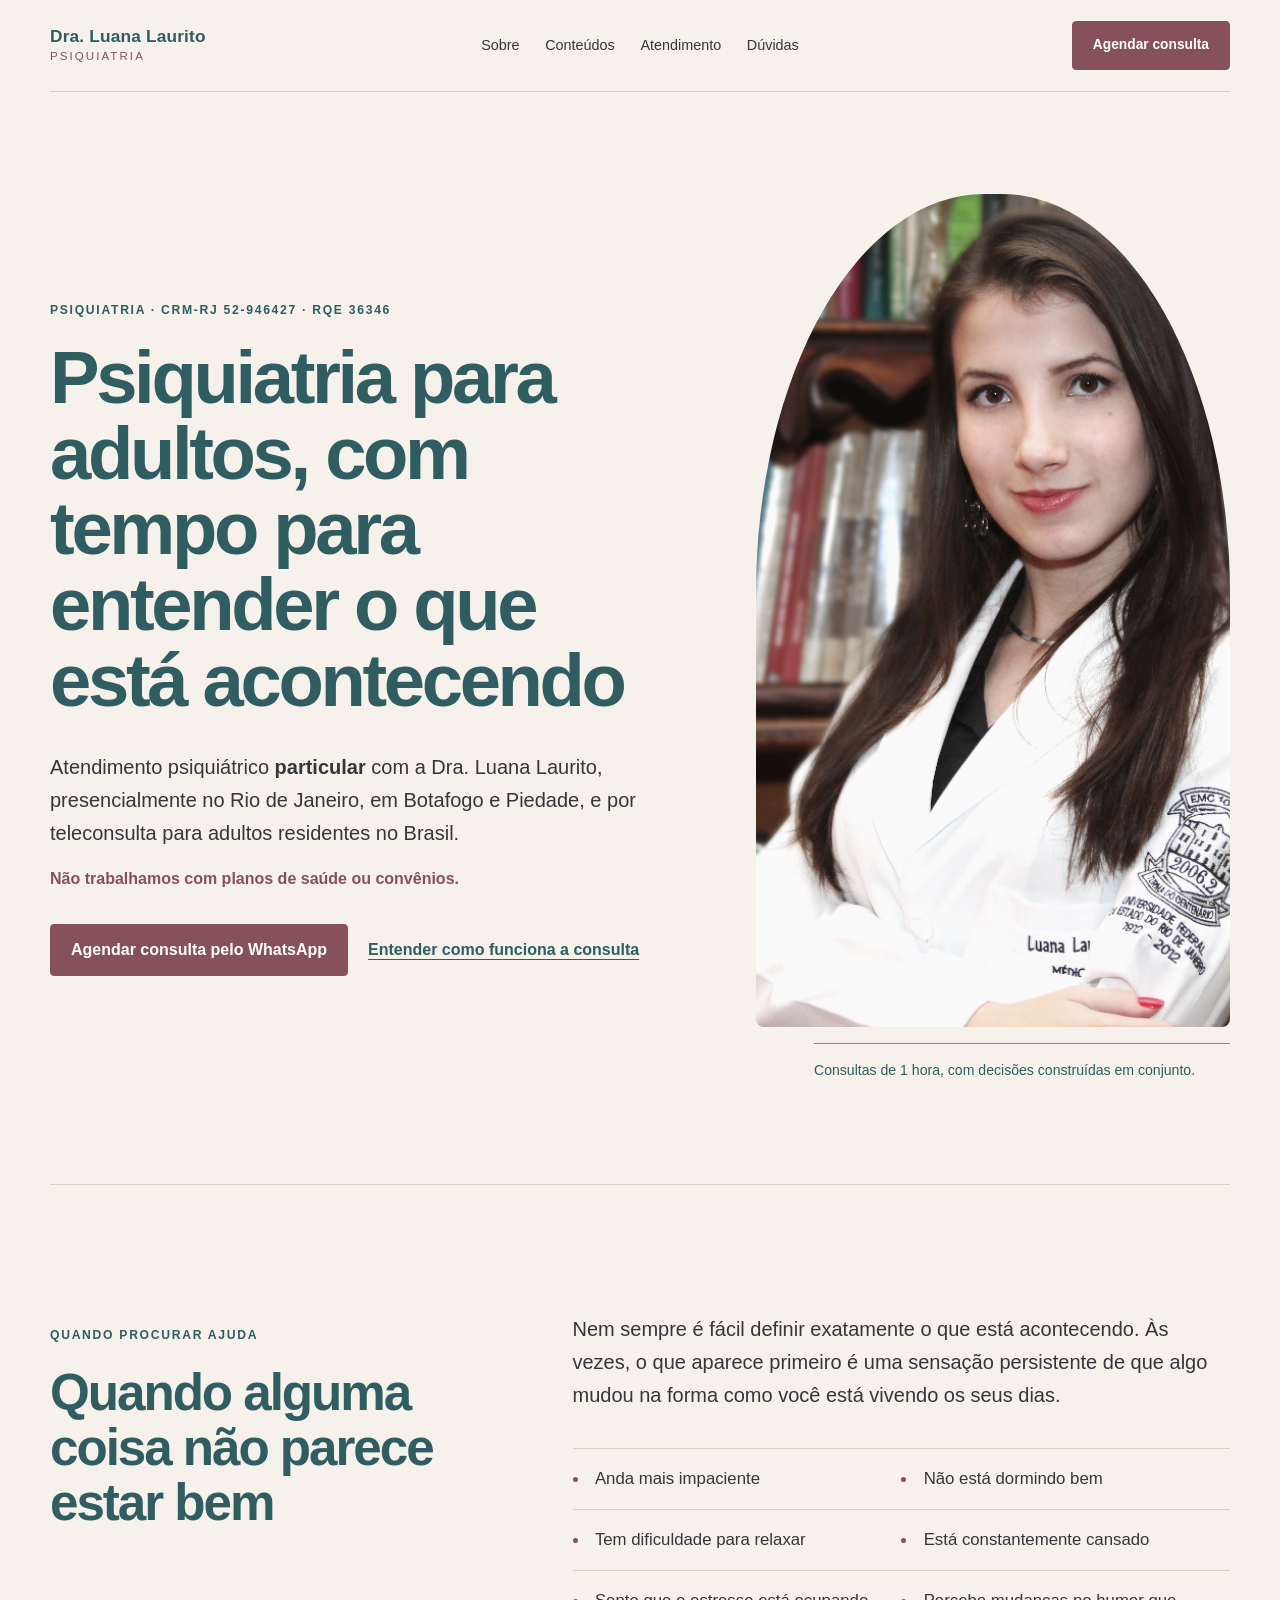
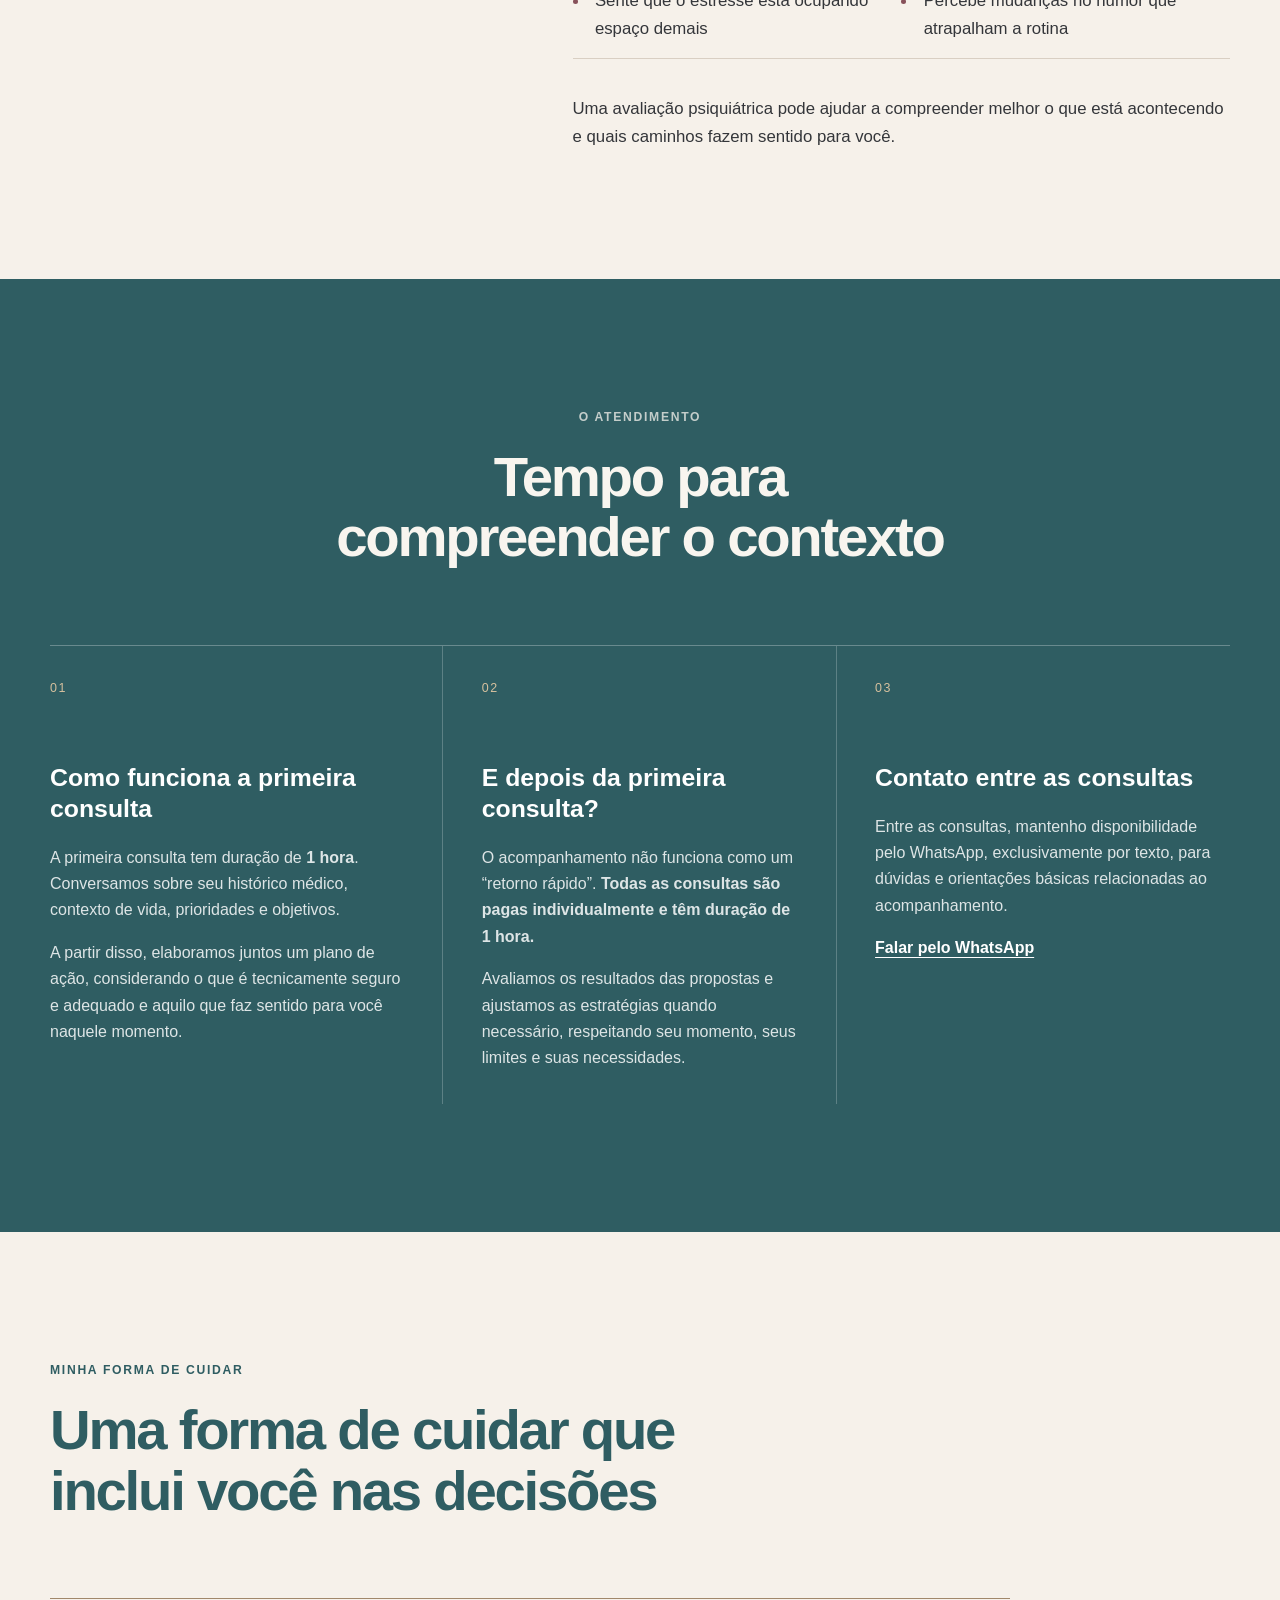
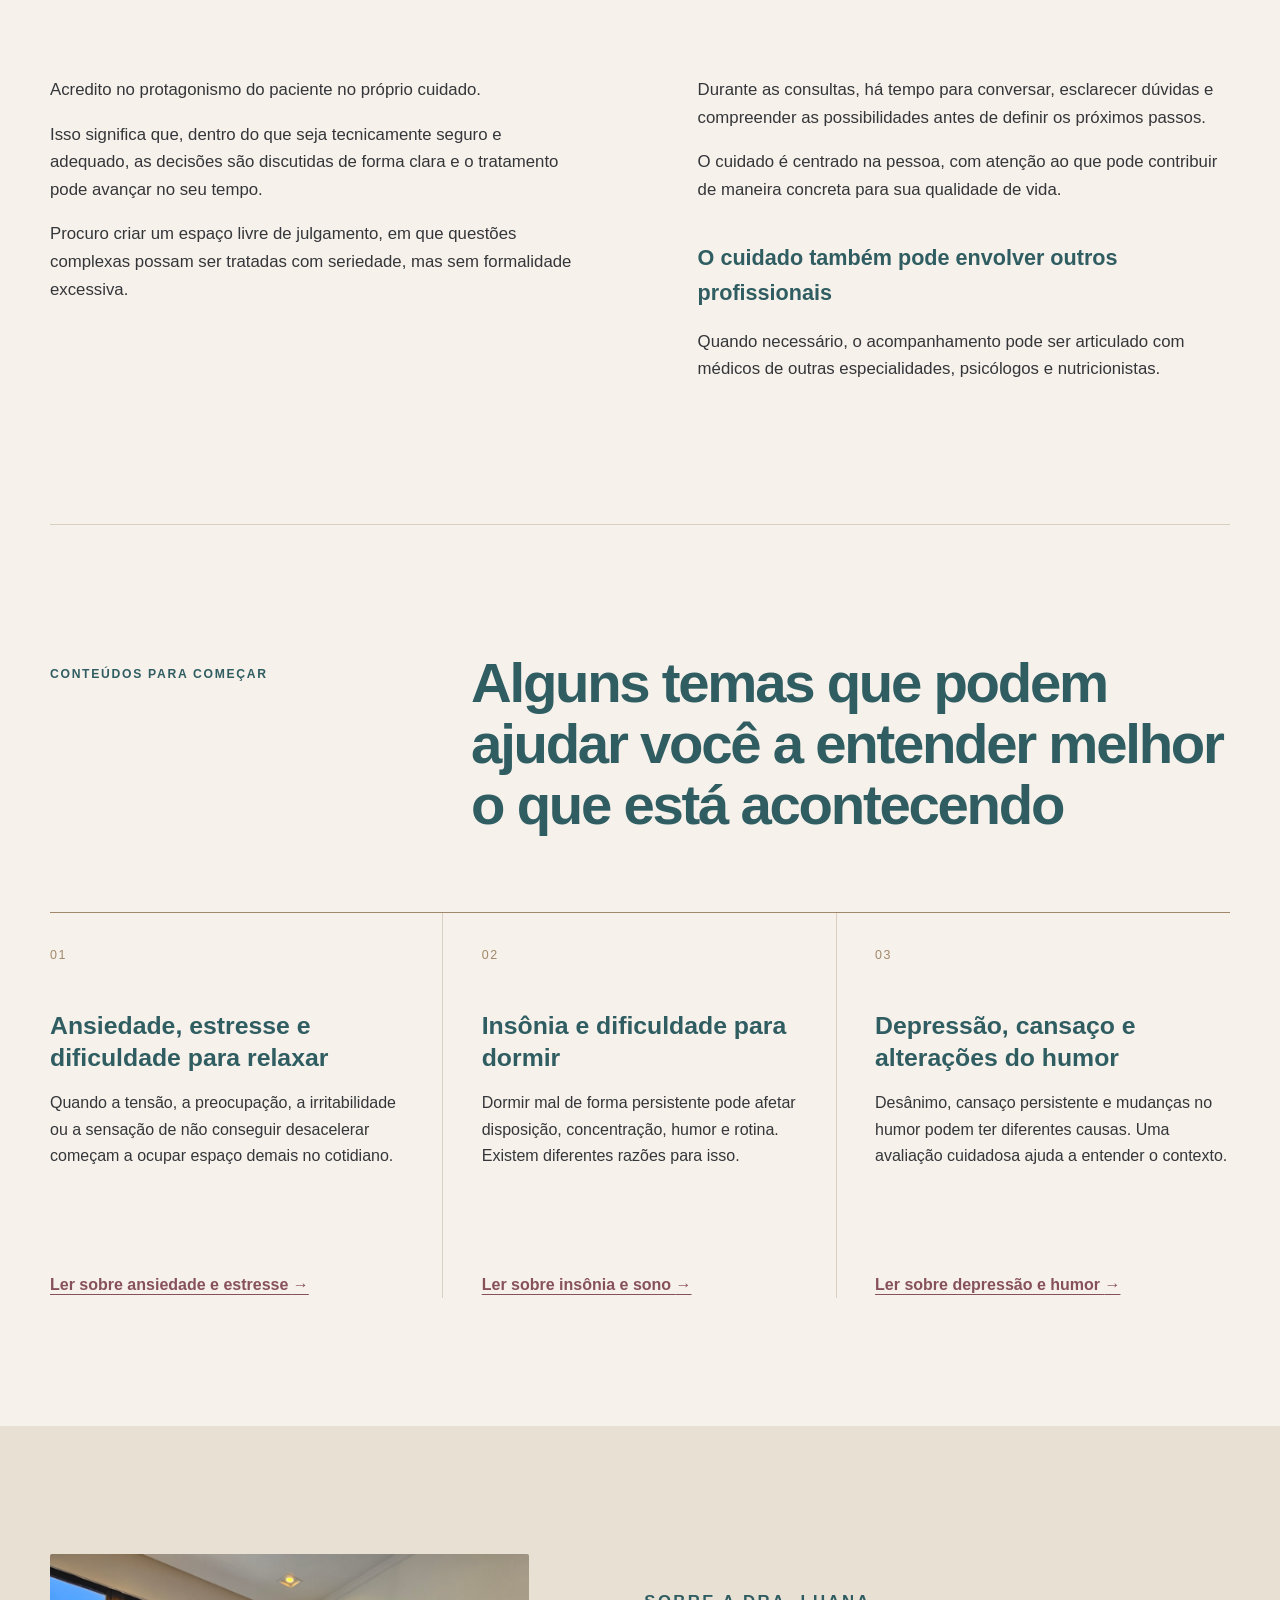
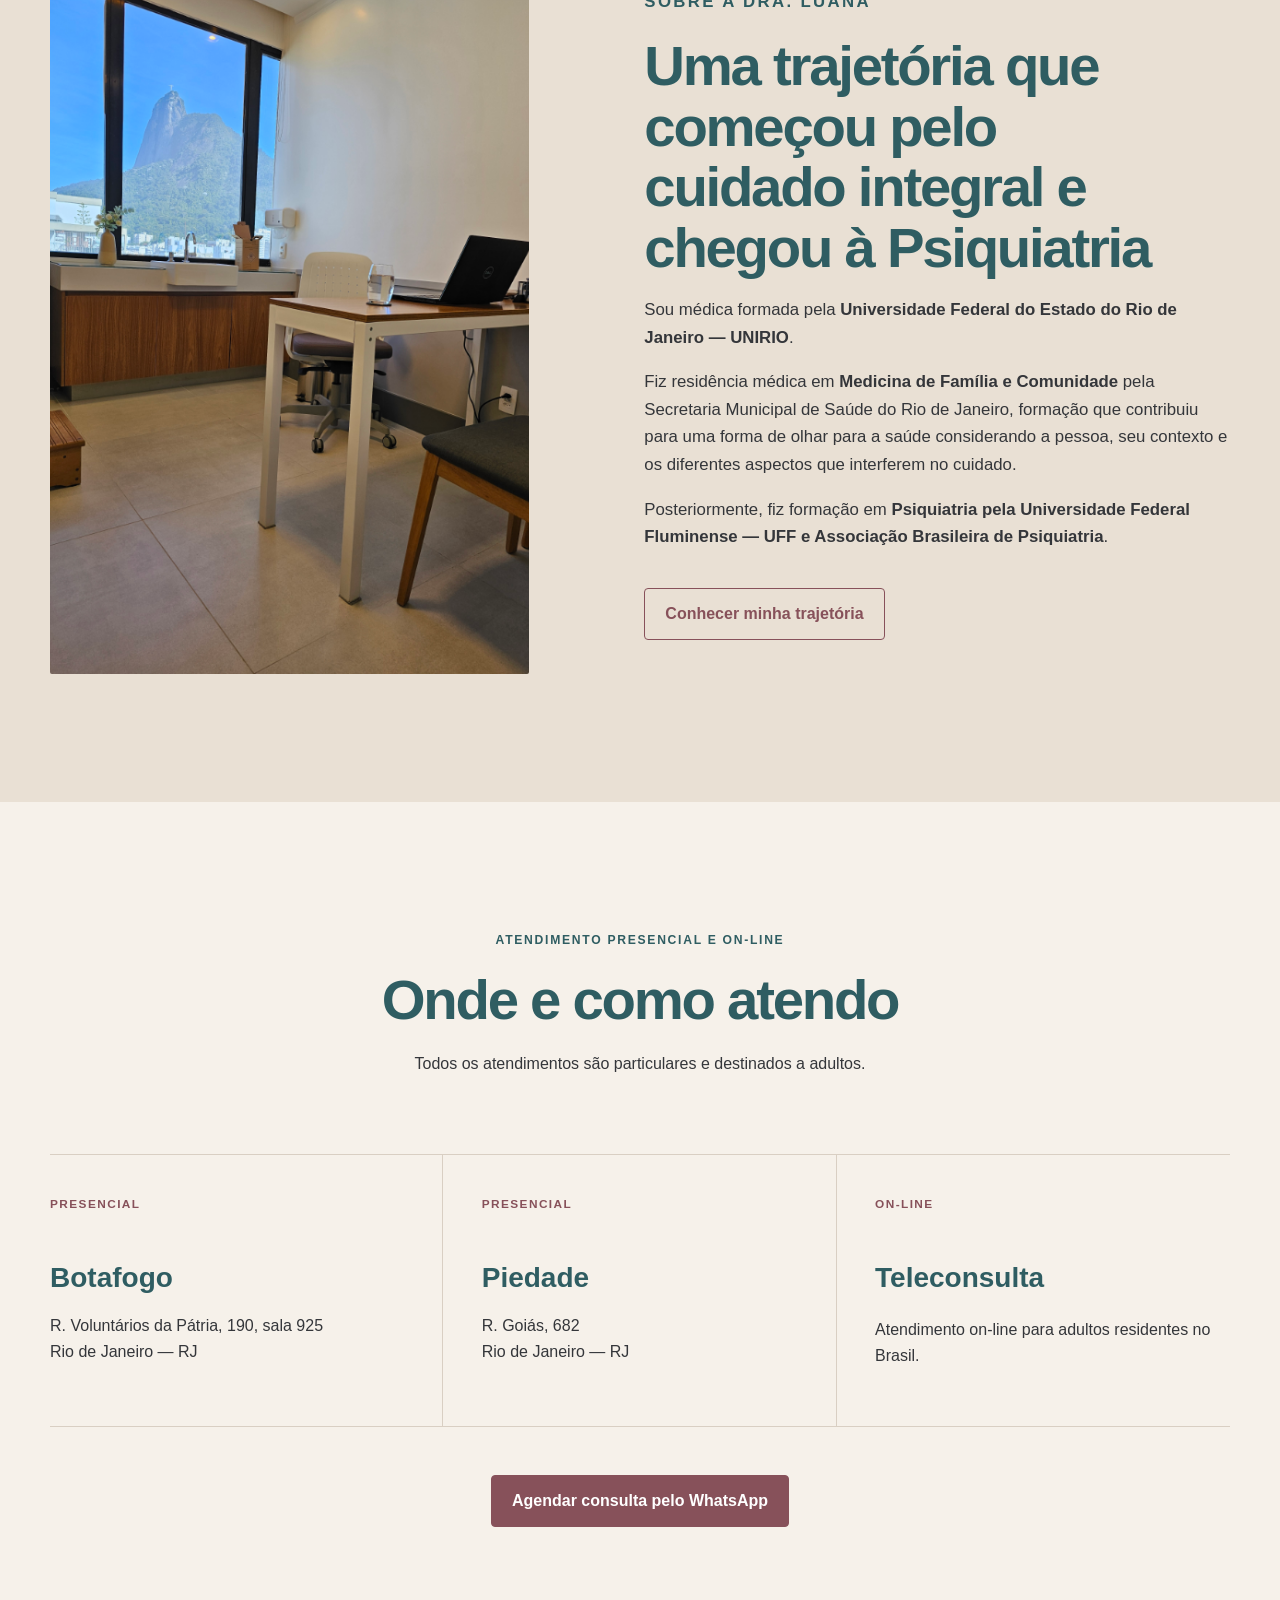
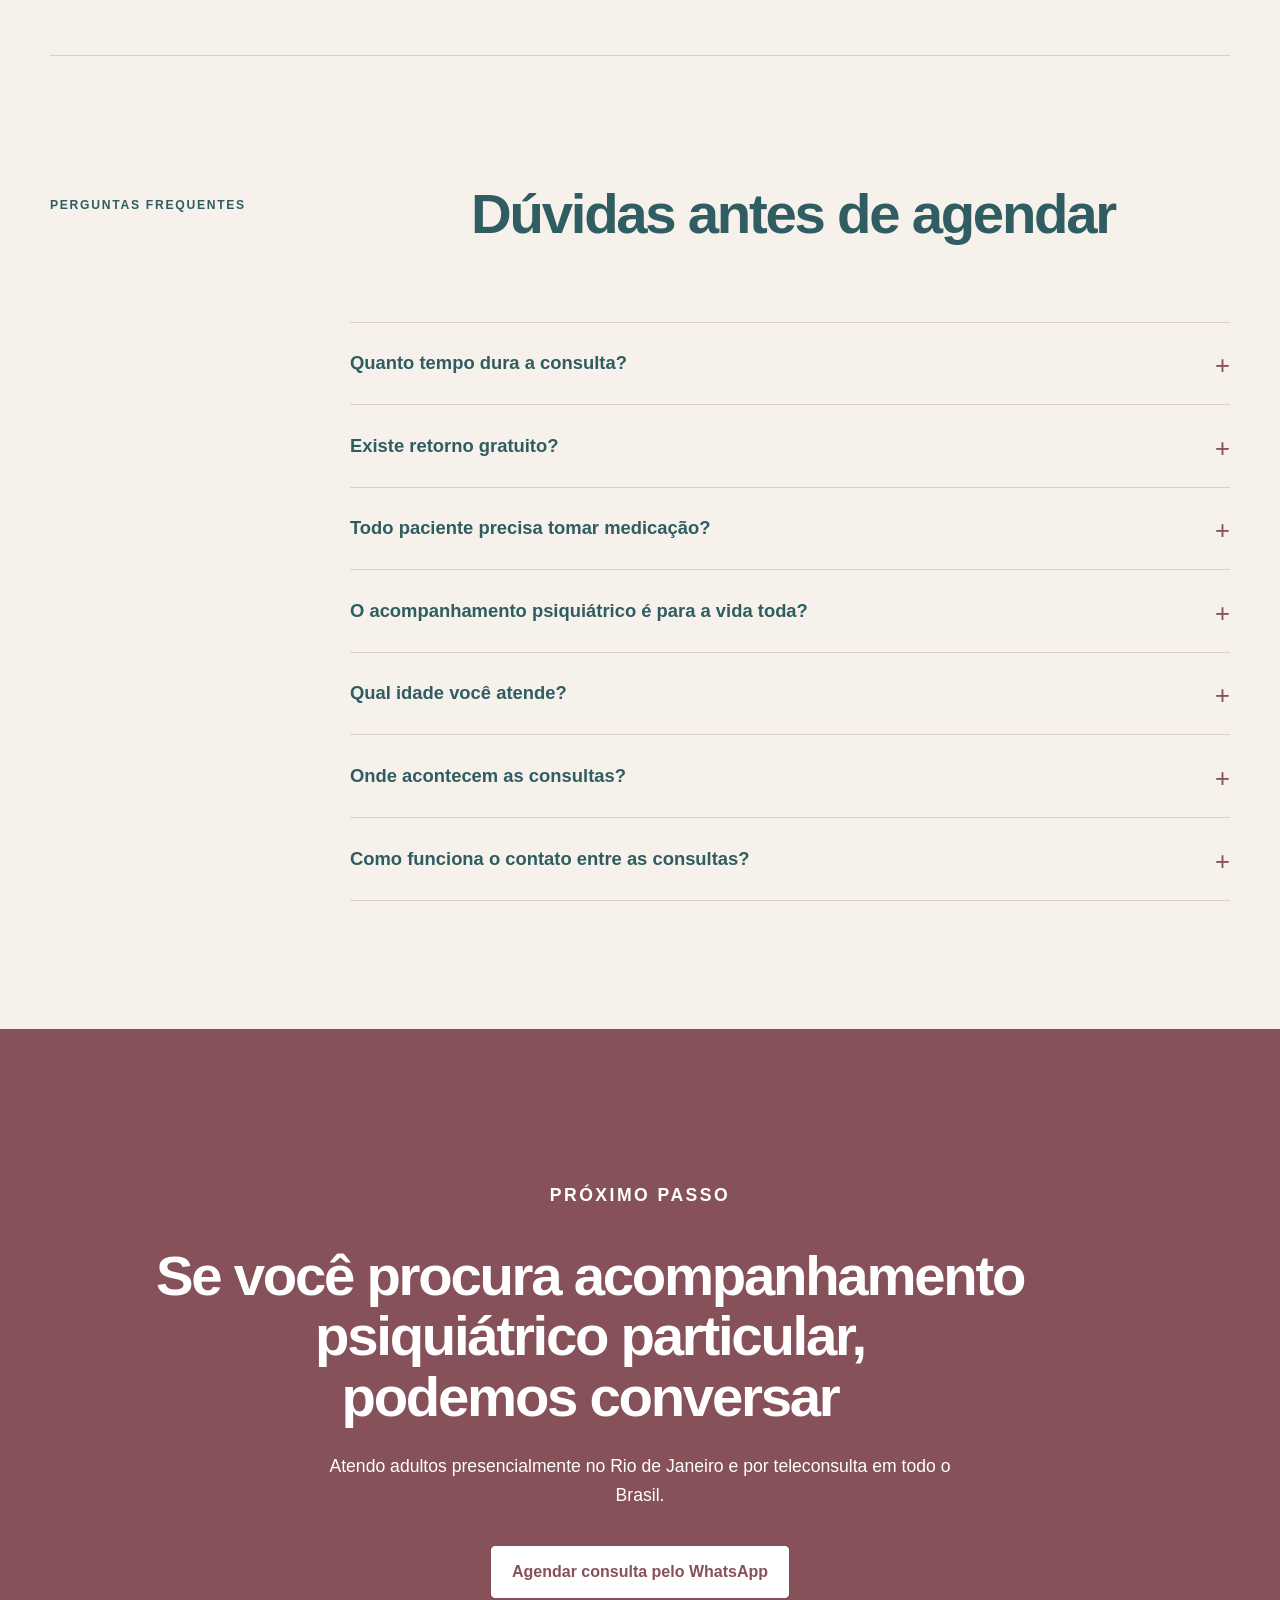
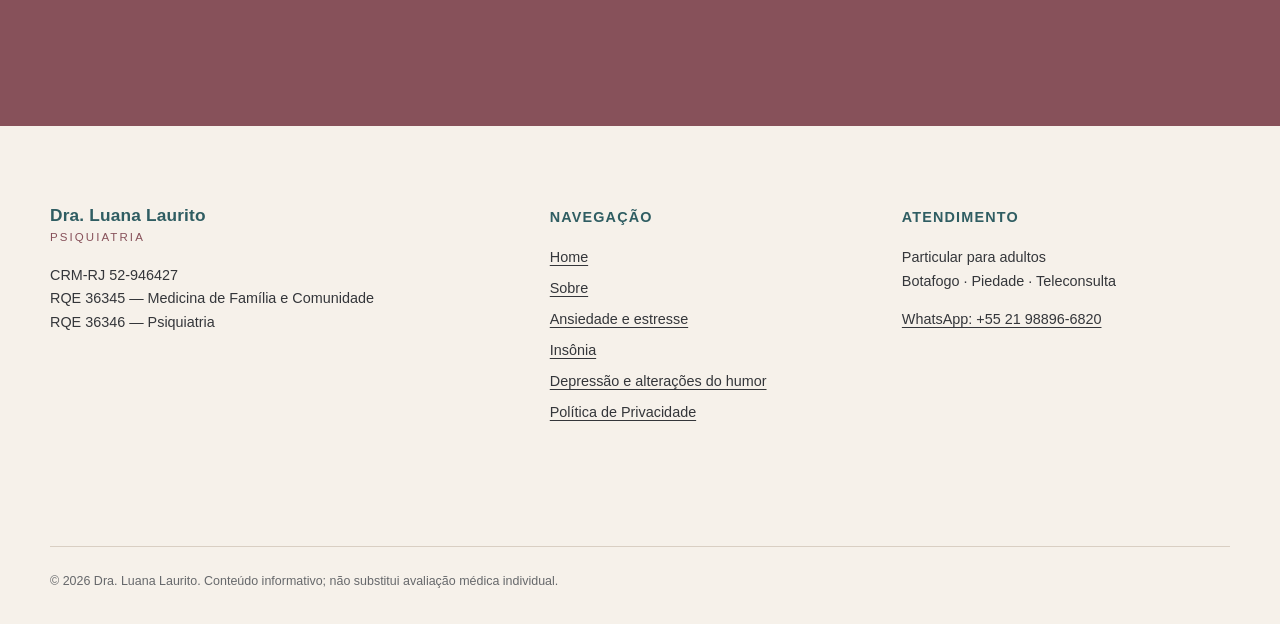
==== index.html @ 79f8400e "feat: track WhatsApp conversions with Google Ads" ====
<!doctype html>
<html lang="pt-BR">
  <head>
    <meta charset="utf-8">
    <meta name="viewport" content="width=device-width, initial-scale=1">
    <meta name="robots" content="noindex, nofollow">
    <meta name="description" content="Atendimento psiquiátrico particular para adultos com a Dra. Luana Laurito, no Rio de Janeiro e por teleconsulta no Brasil.">
    <meta property="og:type" content="website">
    <meta property="og:locale" content="pt_BR">
    <meta property="og:title" content="Dra. Luana Laurito | Psiquiatria para adultos">
    <meta property="og:description" content="Atendimento psiquiátrico particular para adultos no Rio de Janeiro e por teleconsulta no Brasil.">
    <meta property="og:image" content="https://lualaurito.github.io/site-luana-laurito/assets/images/og.png">
    <meta property="og:image:width" content="1200">
    <meta property="og:image:height" content="630">
    <meta name="twitter:card" content="summary_large_image">
    <meta name="twitter:title" content="Dra. Luana Laurito | Psiquiatria para adultos">
    <meta name="twitter:description" content="Atendimento psiquiátrico particular para adultos no Rio de Janeiro e por teleconsulta no Brasil.">
    <meta name="twitter:image" content="https://lualaurito.github.io/site-luana-laurito/assets/images/og.png">
    <title>Dra. Luana Laurito | Psiquiatria para adultos</title>
    <link rel="stylesheet" href="assets/styles.css?v=2">
    <script type="application/ld+json">
      {
        "@context": "https://schema.org",
        "@type": "Physician",
        "name": "Dra. Luana Laurito",
        "medicalSpecialty": "Psychiatric",
        "telephone": "+55-21-98896-6820",
        "areaServed": ["Rio de Janeiro", "Brasil"],
        "availableService": {
          "@type": "MedicalProcedure",
          "name": "Consulta psiquiátrica para adultos"
        },
        "address": [
          {
            "@type": "PostalAddress",
            "streetAddress": "R. Voluntários da Pátria, 190, sala 925",
            "addressLocality": "Rio de Janeiro",
            "addressRegion": "RJ",
            "addressCountry": "BR"
          },
          {
            "@type": "PostalAddress",
            "streetAddress": "R. Goiás, 682",
            "addressLocality": "Rio de Janeiro",
            "addressRegion": "RJ",
            "addressCountry": "BR"
          }
        ]
      }
    </script>
    <!-- Google tag (gtag.js) -->
    <script async src="https://www.googletagmanager.com/gtag/js?id=AW-18432093454"></script>
    <script>
      window.dataLayer = window.dataLayer || [];
      function gtag(){dataLayer.push(arguments);}
      gtag('js', new Date());
      gtag('config', 'AW-18432093454');
    </script>
  </head>
  <body>
    <a class="skip-link" href="#conteudo">Pular para o conteúdo</a>
    <header class="site-header">
      <a class="brand" href="index.html" aria-label="Dra. Luana Laurito — página inicial">
        <span>Dra. Luana Laurito</span>
        <small>Psiquiatria</small>
      </a>
      <button class="nav-toggle" type="button" aria-expanded="false" aria-controls="menu-principal">
        <span class="sr-only">Abrir menu</span>
        <span aria-hidden="true"></span><span aria-hidden="true"></span>
      </button>
      <nav id="menu-principal" aria-label="Navegação principal">
        <a href="sobre.html">Sobre</a>
        <a href="#conteudos">Conteúdos</a>
        <a href="#atendimento">Atendimento</a>
        <a href="#duvidas">Dúvidas</a>
      </nav>
      <a class="button button-small header-cta" href="https://wa.me/5521988966820?text=Ol%C3%A1%2C%20vim%20pelo%20site%20e%20gostaria%20de%20agendar%20uma%20consulta%20com%20a%20Dra.%20Luana%20Laurito." target="_blank" rel="noopener noreferrer">Agendar consulta</a>
    </header>

    <main id="conteudo">
      <section class="hero">
        <div class="hero-copy">
          <p class="eyebrow">Psiquiatria · CRM-RJ 52-946427 · RQE 36346</p>
          <h1>Psiquiatria para adultos, com tempo para entender o que está acontecendo</h1>
          <p class="hero-lead">Atendimento psiquiátrico <strong>particular</strong> com a Dra. Luana Laurito, presencialmente no Rio de Janeiro, em Botafogo e Piedade, e por teleconsulta para adultos residentes no Brasil.</p>
          <p class="notice">Não trabalhamos com planos de saúde ou convênios.</p>
          <div class="hero-actions">
            <a class="button" href="https://wa.me/5521988966820?text=Ol%C3%A1%2C%20vim%20pelo%20site%20e%20gostaria%20de%20agendar%20uma%20consulta%20com%20a%20Dra.%20Luana%20Laurito." target="_blank" rel="noopener noreferrer">Agendar consulta pelo WhatsApp</a>
            <a class="text-link" href="#como-funciona">Entender como funciona a consulta</a>
          </div>
        </div>
        <figure class="hero-portrait">
          <img src="assets/images/dra-luana-laurito.png" alt="Dra. Luana Laurito" width="950" height="833">
          <figcaption>Consultas de 1 hora, com decisões construídas em conjunto.</figcaption>
        </figure>
      </section>

      <section class="section intro-band" aria-labelledby="quando-titulo">
        <div class="section-heading">
          <p class="eyebrow">Quando procurar ajuda</p>
          <h2 id="quando-titulo">Quando alguma coisa não parece estar bem</h2>
        </div>
        <div class="prose lead-prose">
          <p>Nem sempre é fácil definir exatamente o que está acontecendo. Às vezes, o que aparece primeiro é uma sensação persistente de que algo mudou na forma como você está vivendo os seus dias.</p>
          <ul class="symptom-list">
            <li>Anda mais impaciente</li>
            <li>Não está dormindo bem</li>
            <li>Tem dificuldade para relaxar</li>
            <li>Está constantemente cansado</li>
            <li>Sente que o estresse está ocupando espaço demais</li>
            <li>Percebe mudanças no humor que atrapalham a rotina</li>
          </ul>
          <p>Uma avaliação psiquiátrica pode ajudar a compreender melhor o que está acontecendo e quais caminhos fazem sentido para você.</p>
        </div>
      </section>

      <section class="section process-section" id="como-funciona" aria-labelledby="consulta-titulo">
        <div class="section-heading centered">
          <p class="eyebrow">O atendimento</p>
          <h2 id="consulta-titulo">Tempo para compreender o contexto</h2>
        </div>
        <div class="process-grid">
          <article>
            <span class="step-number" aria-hidden="true">01</span>
            <h3>Como funciona a primeira consulta</h3>
            <p>A primeira consulta tem duração de <strong>1 hora</strong>. Conversamos sobre seu histórico médico, contexto de vida, prioridades e objetivos.</p>
            <p>A partir disso, elaboramos juntos um plano de ação, considerando o que é tecnicamente seguro e adequado e aquilo que faz sentido para você naquele momento.</p>
          </article>
          <article>
            <span class="step-number" aria-hidden="true">02</span>
            <h3>E depois da primeira consulta?</h3>
            <p>O acompanhamento não funciona como um “retorno rápido”. <strong>Todas as consultas são pagas individualmente e têm duração de 1 hora.</strong></p>
            <p>Avaliamos os resultados das propostas e ajustamos as estratégias quando necessário, respeitando seu momento, seus limites e suas necessidades.</p>
          </article>
          <article>
            <span class="step-number" aria-hidden="true">03</span>
            <h3>Contato entre as consultas</h3>
            <p>Entre as consultas, mantenho disponibilidade pelo WhatsApp, exclusivamente por texto, para dúvidas e orientações básicas relacionadas ao acompanhamento.</p>
            <a class="text-link" href="https://wa.me/5521988966820?text=Ol%C3%A1%2C%20vim%20pelo%20site%20e%20gostaria%20de%20agendar%20uma%20consulta%20com%20a%20Dra.%20Luana%20Laurito." target="_blank" rel="noopener noreferrer">Falar pelo WhatsApp</a>
          </article>
        </div>
      </section>

      <section class="section care-section" aria-labelledby="cuidado-titulo">
        <div class="care-statement">
          <p class="eyebrow">Minha forma de cuidar</p>
          <h2 id="cuidado-titulo">Uma forma de cuidar que inclui você nas decisões</h2>
        </div>
        <div class="prose two-columns">
          <div>
            <p>Acredito no protagonismo do paciente no próprio cuidado.</p>
            <p>Isso significa que, dentro do que seja tecnicamente seguro e adequado, as decisões são discutidas de forma clara e o tratamento pode avançar no seu tempo.</p>
            <p>Procuro criar um espaço livre de julgamento, em que questões complexas possam ser tratadas com seriedade, mas sem formalidade excessiva.</p>
          </div>
          <div>
            <p>Durante as consultas, há tempo para conversar, esclarecer dúvidas e compreender as possibilidades antes de definir os próximos passos.</p>
            <p>O cuidado é centrado na pessoa, com atenção ao que pode contribuir de maneira concreta para sua qualidade de vida.</p>
            <h3>O cuidado também pode envolver outros profissionais</h3>
            <p>Quando necessário, o acompanhamento pode ser articulado com médicos de outras especialidades, psicólogos e nutricionistas.</p>
          </div>
        </div>
      </section>

      <section class="section content-section" id="conteudos" aria-labelledby="conteudos-titulo">
        <div class="section-heading">
          <p class="eyebrow">Conteúdos para começar</p>
          <h2 id="conteudos-titulo">Alguns temas que podem ajudar você a entender melhor o que está acontecendo</h2>
        </div>
        <div class="content-grid">
          <article class="content-card">
            <span>01</span>
            <h3>Ansiedade, estresse e dificuldade para relaxar</h3>
            <p>Quando a tensão, a preocupação, a irritabilidade ou a sensação de não conseguir desacelerar começam a ocupar espaço demais no cotidiano.</p>
            <a href="ansiedade-estresse.html">Ler sobre ansiedade e estresse <span aria-hidden="true">→</span></a>
          </article>
          <article class="content-card">
            <span>02</span>
            <h3>Insônia e dificuldade para dormir</h3>
            <p>Dormir mal de forma persistente pode afetar disposição, concentração, humor e rotina. Existem diferentes razões para isso.</p>
            <a href="insonia.html">Ler sobre insônia e sono <span aria-hidden="true">→</span></a>
          </article>
          <article class="content-card">
            <span>03</span>
            <h3>Depressão, cansaço e alterações do humor</h3>
            <p>Desânimo, cansaço persistente e mudanças no humor podem ter diferentes causas. Uma avaliação cuidadosa ajuda a entender o contexto.</p>
            <a href="depressao-humor.html">Ler sobre depressão e humor <span aria-hidden="true">→</span></a>
          </article>
        </div>
      </section>

      <section class="section about-preview" aria-labelledby="sobre-titulo">
        <div class="office-image">
          <img src="assets/images/consultorio-botafogo.png" alt="Consultório da Dra. Luana Laurito em Botafogo, com vista para o Cristo Redentor" width="585" height="781" loading="lazy">
        </div>
        <div class="about-copy">
          <p class="eyebrow">Sobre a Dra. Luana</p>
          <h2 id="sobre-titulo">Uma trajetória que começou pelo cuidado integral e chegou à Psiquiatria</h2>
          <p>Sou médica formada pela <strong>Universidade Federal do Estado do Rio de Janeiro — UNIRIO</strong>.</p>
          <p>Fiz residência médica em <strong>Medicina de Família e Comunidade</strong> pela Secretaria Municipal de Saúde do Rio de Janeiro, formação que contribuiu para uma forma de olhar para a saúde considerando a pessoa, seu contexto e os diferentes aspectos que interferem no cuidado.</p>
          <p>Posteriormente, fiz formação em <strong>Psiquiatria pela Universidade Federal Fluminense — UFF e Associação Brasileira de Psiquiatria</strong>.</p>
          <a class="button button-secondary" href="sobre.html">Conhecer minha trajetória</a>
        </div>
      </section>

      <section class="section locations-section" id="atendimento" aria-labelledby="locais-titulo">
        <div class="section-heading centered">
          <p class="eyebrow">Atendimento presencial e on-line</p>
          <h2 id="locais-titulo">Onde e como atendo</h2>
          <p>Todos os atendimentos são particulares e destinados a adultos.</p>
        </div>
        <div class="locations-grid">
          <article>
            <p class="location-type">Presencial</p>
            <h3>Botafogo</h3>
            <address>R. Voluntários da Pátria, 190, sala 925<br>Rio de Janeiro — RJ</address>
          </article>
          <article>
            <p class="location-type">Presencial</p>
            <h3>Piedade</h3>
            <address>R. Goiás, 682<br>Rio de Janeiro — RJ</address>
          </article>
          <article>
            <p class="location-type">On-line</p>
            <h3>Teleconsulta</h3>
            <p>Atendimento on-line para adultos residentes no Brasil.</p>
          </article>
        </div>
        <div class="centered-action">
          <a class="button" href="https://wa.me/5521988966820?text=Ol%C3%A1%2C%20vim%20pelo%20site%20e%20gostaria%20de%20agendar%20uma%20consulta%20com%20a%20Dra.%20Luana%20Laurito." target="_blank" rel="noopener noreferrer">Agendar consulta pelo WhatsApp</a>
        </div>
      </section>

      <section class="section faq-section" id="duvidas" aria-labelledby="duvidas-titulo">
        <div class="section-heading">
          <p class="eyebrow">Perguntas frequentes</p>
          <h2 id="duvidas-titulo">Dúvidas antes de agendar</h2>
        </div>
        <div class="faq-list">
          <details>
            <summary>Quanto tempo dura a consulta?</summary>
            <p>Todas as consultas têm duração de <strong>1 hora</strong>.</p>
          </details>
          <details>
            <summary>Existe retorno gratuito?</summary>
            <p>Não. Todas as consultas são pagas individualmente e têm a mesma duração e atenção.</p>
          </details>
          <details>
            <summary>Todo paciente precisa tomar medicação?</summary>
            <p>Não necessariamente. A necessidade de medicação depende de uma avaliação individual e do que for considerado adequado para cada situação.</p>
          </details>
          <details>
            <summary>O acompanhamento psiquiátrico é para a vida toda?</summary>
            <p>Não necessariamente. A duração do acompanhamento depende da situação de cada paciente, de seus objetivos e da evolução ao longo do tempo.</p>
          </details>
          <details>
            <summary>Qual idade você atende?</summary>
            <p>Atendo somente <strong>maiores de 18 anos</strong>.</p>
          </details>
          <details>
            <summary>Onde acontecem as consultas?</summary>
            <p>Presencialmente em Botafogo e Piedade, no Rio de Janeiro, e por teleconsulta para adultos residentes no Brasil.</p>
          </details>
          <details>
            <summary>Como funciona o contato entre as consultas?</summary>
            <p>A comunicação acontece exclusivamente por texto via WhatsApp, para dúvidas e orientações básicas relacionadas ao acompanhamento.</p>
          </details>
        </div>
      </section>

      <section class="final-cta" aria-labelledby="agendar-titulo">
        <p class="eyebrow">Próximo passo</p>
        <h2 id="agendar-titulo">Se você procura acompanhamento psiquiátrico particular, podemos conversar</h2>
        <p>Atendo adultos presencialmente no Rio de Janeiro e por teleconsulta em todo o Brasil.</p>
        <a class="button button-light" href="https://wa.me/5521988966820?text=Ol%C3%A1%2C%20vim%20pelo%20site%20e%20gostaria%20de%20agendar%20uma%20consulta%20com%20a%20Dra.%20Luana%20Laurito." target="_blank" rel="noopener noreferrer">Agendar consulta pelo WhatsApp</a>
      </section>
    </main>

    <footer class="site-footer">
      <div class="footer-identity">
        <a class="brand" href="index.html"><span>Dra. Luana Laurito</span><small>Psiquiatria</small></a>
        <p>CRM-RJ 52-946427<br>RQE 36345 — Medicina de Família e Comunidade<br>RQE 36346 — Psiquiatria</p>
      </div>
      <div>
        <h2>Navegação</h2>
        <ul>
          <li><a href="index.html">Home</a></li>
          <li><a href="sobre.html">Sobre</a></li>
          <li><a href="ansiedade-estresse.html">Ansiedade e estresse</a></li>
          <li><a href="insonia.html">Insônia</a></li>
          <li><a href="depressao-humor.html">Depressão e alterações do humor</a></li>
          <li><a href="politica-de-privacidade.html">Política de Privacidade</a></li>
        </ul>
      </div>
      <div>
        <h2>Atendimento</h2>
        <p>Particular para adultos<br>Botafogo · Piedade · Teleconsulta</p>
        <a href="https://wa.me/5521988966820?text=Ol%C3%A1%2C%20vim%20pelo%20site%20e%20gostaria%20de%20agendar%20uma%20consulta%20com%20a%20Dra.%20Luana%20Laurito." target="_blank" rel="noopener noreferrer">WhatsApp: +55 21 98896-6820</a>
      </div>
      <p class="footer-note">© <span data-current-year>2026</span> Dra. Luana Laurito. Conteúdo informativo; não substitui avaliação médica individual.</p>
    </footer>
    <script src="assets/site.js?v=1" defer></script>
  </body>
</html>
---- assets/styles.css ----
:root {
  --cream: #f6f1ea;
  --paper: #fffdf9;
  --graphite: #34363a;
  --petrol: #2f5d62;
  --mauve: #87515a;
  --brass: #a1886b;
  --line: #d9cfc3;
  --max: 1180px;
}

* { box-sizing: border-box; }
html { scroll-behavior: smooth; }
body {
  margin: 0;
  color: var(--graphite);
  background: var(--cream);
  font-family: Inter, Aptos, "Segoe UI", sans-serif;
  line-height: 1.65;
}
a { color: inherit; }
.sr-only {
  position: absolute;
  width: 1px;
  height: 1px;
  padding: 0;
  margin: -1px;
  overflow: hidden;
  clip: rect(0, 0, 0, 0);
  white-space: nowrap;
  border: 0;
}
.skip-link {
  position: fixed;
  z-index: 100;
  top: 0.75rem;
  left: 0.75rem;
  padding: 0.7rem 1rem;
  transform: translateY(-180%);
  background: var(--graphite);
  color: white;
}
.skip-link:focus { transform: translateY(0); }
.site-header {
  width: min(var(--max), calc(100% - 2.5rem));
  min-height: 92px;
  margin: 0 auto;
  display: grid;
  grid-template-columns: 1fr auto 1fr;
  align-items: center;
  gap: 2rem;
  border-bottom: 1px solid var(--line);
}
.brand {
  justify-self: start;
  color: var(--petrol);
  text-decoration: none;
  line-height: 1.1;
}
.brand span { display: block; font-size: 1.08rem; font-weight: 700; letter-spacing: 0.01em; }
.brand small { color: var(--mauve); font-size: 0.72rem; text-transform: uppercase; letter-spacing: 0.18em; }
nav { display: flex; gap: 1.6rem; font-size: 0.9rem; }
nav a { text-decoration: none; }
nav a:hover, nav a:focus-visible { color: var(--mauve); }
.nav-toggle { display: none; }
.button {
  display: inline-flex;
  align-items: center;
  justify-content: center;
  min-height: 50px;
  padding: 0.75rem 1.25rem;
  border: 1px solid var(--mauve);
  border-radius: 4px;
  background: var(--mauve);
  color: white;
  font-weight: 700;
  text-decoration: none;
  transition: background 160ms ease, color 160ms ease;
}
.button:hover, .button:focus-visible { background: #71434b; }
.button-small { min-height: 42px; justify-self: end; font-size: 0.86rem; }
.hero {
  width: min(var(--max), calc(100% - 2.5rem));
  min-height: calc(100vh - 92px);
  margin: 0 auto;
  display: grid;
  grid-template-columns: minmax(0, 1.12fr) minmax(320px, 0.88fr);
  align-items: center;
  gap: clamp(3rem, 8vw, 7rem);
  padding: clamp(4rem, 8vw, 7rem) 0;
}
.eyebrow {
  margin: 0 0 1.25rem;
  color: var(--petrol);
  font-size: 0.76rem;
  font-weight: 800;
  letter-spacing: 0.14em;
  text-transform: uppercase;
}
h1 {
  max-width: 780px;
  margin: 0;
  color: var(--petrol);
  font-family: Inter, Aptos, "Segoe UI", sans-serif;
  font-size: clamp(2.7rem, 5.8vw, 5.25rem);
  line-height: 1.02;
  letter-spacing: -0.045em;
  text-wrap: balance;
}
.hero-lead { max-width: 680px; margin: 2rem 0 0; font-size: clamp(1.05rem, 1.7vw, 1.25rem); }
.notice { margin: 1rem 0 0; color: var(--mauve); font-weight: 800; }
.hero-actions { display: flex; align-items: center; gap: 1.25rem; margin-top: 2rem; }
.text-link { color: var(--petrol); font-weight: 700; text-underline-offset: 0.25rem; }
.hero-portrait { margin: 0; }
.hero-portrait img {
  display: block;
  width: 100%;
  aspect-ratio: 4 / 5;
  object-fit: cover;
  object-position: 50% 32%;
  border-radius: 48% 48% 8px 8px;
  filter: saturate(0.86) contrast(0.96);
}
.hero-portrait figcaption {
  max-width: 26rem;
  margin: 1rem 0 0 auto;
  padding-top: 0.9rem;
  border-top: 1px solid var(--brass);
  color: var(--petrol);
  font-size: 0.88rem;
}

.section {
  width: min(var(--max), calc(100% - 2.5rem));
  margin: 0 auto;
  padding: clamp(5.5rem, 10vw, 9rem) 0;
}

.section-heading {
  display: grid;
  grid-template-columns: minmax(180px, 0.42fr) minmax(0, 1fr);
  align-items: start;
  gap: clamp(2rem, 8vw, 7rem);
  margin-bottom: clamp(3rem, 6vw, 5rem);
}

.section-heading .eyebrow { margin-top: 0.7rem; }
.section-heading h2, .care-statement h2, .about-copy h2, .final-cta h2 {
  max-width: 880px;
  margin: 0;
  color: var(--petrol);
  font-size: clamp(2.15rem, 4.4vw, 4.35rem);
  line-height: 1.08;
  letter-spacing: -0.04em;
  text-wrap: balance;
}

.section-heading.centered {
  display: block;
  max-width: 820px;
  margin-right: auto;
  margin-left: auto;
  text-align: center;
}
.section-heading.centered .eyebrow { margin-top: 0; }
.section-heading.centered p:last-child { max-width: 620px; margin: 1.25rem auto 0; }

.intro-band {
  display: grid;
  grid-template-columns: minmax(240px, 0.75fr) minmax(0, 1.25fr);
  gap: clamp(3rem, 10vw, 9rem);
  border-top: 1px solid var(--line);
}
.intro-band .section-heading { display: block; margin: 0; }
.intro-band .section-heading h2 { font-size: clamp(2.2rem, 4vw, 3.85rem); }
.prose { font-size: 1.05rem; }
.prose p:first-child { margin-top: 0; }
.prose p:last-child { margin-bottom: 0; }
.lead-prose > p:first-child { font-size: 1.25rem; }
.symptom-list {
  display: grid;
  grid-template-columns: repeat(2, minmax(0, 1fr));
  gap: 0;
  padding: 0;
  margin: 2.25rem 0;
  list-style: none;
  border-top: 1px solid var(--line);
}
.symptom-list li {
  position: relative;
  padding: 1rem 1rem 1rem 1.4rem;
  border-bottom: 1px solid var(--line);
}
.symptom-list li::before {
  content: "";
  position: absolute;
  top: 1.75rem;
  left: 0;
  width: 5px;
  height: 5px;
  border-radius: 50%;
  background: var(--mauve);
}

.process-section {
  width: 100%;
  max-width: none;
  padding-right: max(1.25rem, calc((100vw - var(--max)) / 2));
  padding-left: max(1.25rem, calc((100vw - var(--max)) / 2));
  background: var(--petrol);
  color: #f8f5ef;
}
.process-section .section-heading h2, .process-section .eyebrow { color: #f8f5ef; }
.process-section .eyebrow { opacity: 0.74; }
.process-grid {
  display: grid;
  grid-template-columns: repeat(3, minmax(0, 1fr));
  border-top: 1px solid rgba(255,255,255,0.28);
}
.process-grid article {
  min-height: 410px;
  padding: 2rem clamp(1rem, 3vw, 2.75rem) 1rem;
  border-right: 1px solid rgba(255,255,255,0.22);
}
.process-grid article:first-child { padding-left: 0; }
.process-grid article:last-child { padding-right: 0; border-right: 0; }
.step-number { display: block; margin-bottom: 4rem; color: #d6c09e; font-size: 0.78rem; letter-spacing: 0.12em; }
.process-grid h3 { margin: 0 0 1.25rem; color: white; font-size: 1.55rem; line-height: 1.25; }
.process-grid p { color: rgba(255,255,255,0.84); }
.process-grid .text-link { color: white; }

.care-section { padding-bottom: clamp(6rem, 11vw, 10rem); }
.care-statement {
  max-width: 960px;
  padding-bottom: clamp(3rem, 6vw, 5rem);
  border-bottom: 1px solid var(--brass);
}
.two-columns {
  display: grid;
  grid-template-columns: repeat(2, minmax(0, 1fr));
  gap: clamp(3rem, 9vw, 8rem);
  margin-top: clamp(3rem, 6vw, 5rem);
}
.two-columns h3 { margin: 2.25rem 0 0.7rem; color: var(--petrol); font-size: 1.35rem; }

.content-section { border-top: 1px solid var(--line); }
.content-grid {
  display: grid;
  grid-template-columns: repeat(3, minmax(0, 1fr));
  border-top: 1px solid var(--brass);
}
.content-card {
  min-height: 385px;
  display: flex;
  flex-direction: column;
  padding: 2rem clamp(1rem, 3vw, 2.4rem) 0;
  border-right: 1px solid var(--line);
}
.content-card:first-child { padding-left: 0; }
.content-card:last-child { padding-right: 0; border-right: 0; }
.content-card > span { color: var(--brass); font-size: 0.78rem; letter-spacing: 0.12em; }
.content-card h3 { margin: 2.75rem 0 1rem; color: var(--petrol); font-size: 1.55rem; line-height: 1.3; }
.content-card p { margin-top: 0; }
.content-card a { margin-top: auto; color: var(--mauve); font-weight: 800; text-underline-offset: 0.25rem; }

.about-preview {
  width: 100%;
  max-width: none;
  display: grid;
  grid-template-columns: minmax(320px, 0.9fr) minmax(0, 1.1fr);
  gap: clamp(3rem, 9vw, 8rem);
  align-items: center;
  padding-right: max(1.25rem, calc((100vw - var(--max)) / 2));
  padding-left: max(1.25rem, calc((100vw - var(--max)) / 2));
  background: #e9e0d4;
}
.office-image img {
  display: block;
  width: 100%;
  max-height: 720px;
  object-fit: cover;
  border-radius: 2px;
}
.about-copy { max-width: 660px; }
.about-copy p { font-size: 1.05rem; }
.button-secondary { margin-top: 1.25rem; background: transparent; color: var(--mauve); }
.button-secondary:hover, .button-secondary:focus-visible { background: var(--mauve); color: white; }

.locations-grid {
  display: grid;
  grid-template-columns: repeat(3, minmax(0, 1fr));
  border-top: 1px solid var(--line);
  border-bottom: 1px solid var(--line);
}
.locations-grid article { padding: 2.5rem clamp(1rem, 3vw, 2.5rem); border-right: 1px solid var(--line); }
.locations-grid article:first-child { padding-left: 0; }
.locations-grid article:last-child { padding-right: 0; border-right: 0; }
.location-type { margin: 0 0 2.5rem; color: var(--mauve); font-size: 0.74rem; font-weight: 800; letter-spacing: 0.12em; text-transform: uppercase; }
.locations-grid h3 { margin: 0 0 0.75rem; color: var(--petrol); font-size: 1.75rem; }
.locations-grid address { font-style: normal; }
.centered-action { margin-top: 3rem; text-align: center; }

.faq-section { border-top: 1px solid var(--line); }
.faq-list { max-width: 880px; margin-left: auto; }
.faq-list details { border-top: 1px solid var(--line); }
.faq-list details:last-child { border-bottom: 1px solid var(--line); }
.faq-list summary {
  position: relative;
  padding: 1.6rem 3rem 1.6rem 0;
  color: var(--petrol);
  font-size: 1.15rem;
  font-weight: 750;
  cursor: pointer;
  list-style: none;
}
.faq-list summary::-webkit-details-marker { display: none; }
.faq-list summary::after {
  content: "+";
  position: absolute;
  top: 1.35rem;
  right: 0;
  color: var(--mauve);
  font-size: 1.6rem;
  font-weight: 400;
}
.faq-list details[open] summary::after { content: "−"; }
.faq-list details p { max-width: 720px; margin: 0; padding: 0 3rem 1.6rem 0; }

.final-cta {
  width: 100%;
  padding: clamp(5rem, 10vw, 9rem) max(1.25rem, calc((100vw - 980px) / 2));
  background: var(--mauve);
  color: white;
  text-align: center;
}
.final-cta .eyebrow, .final-cta h2 { color: white; }
.final-cta p { max-width: 650px; margin: 1.5rem auto 2.25rem; font-size: 1.1rem; }
.button-light { border-color: white; background: white; color: var(--mauve); }
.button-light:hover, .button-light:focus-visible { background: transparent; color: white; }

.site-footer {
  width: min(var(--max), calc(100% - 2.5rem));
  display: grid;
  grid-template-columns: 1.25fr 0.8fr 1fr;
  gap: clamp(2.5rem, 7vw, 6rem);
  margin: 0 auto;
  padding: 5rem 0 2rem;
  font-size: 0.9rem;
}
.site-footer h2 { margin: 0 0 1rem; color: var(--petrol); font-size: 0.9rem; letter-spacing: 0.08em; text-transform: uppercase; }
.site-footer ul { padding: 0; margin: 0; list-style: none; }
.site-footer li + li { margin-top: 0.45rem; }
.site-footer a { text-underline-offset: 0.2rem; }
.footer-note {
  grid-column: 1 / -1;
  margin: 2rem 0 0;
  padding-top: 1.5rem;
  border-top: 1px solid var(--line);
  color: #66686b;
  font-size: 0.78rem;
}

/* Internal pages */
.inner-hero {
  width: min(980px, calc(100% - 2.5rem));
  margin: 0 auto;
  padding: clamp(5rem, 10vw, 9rem) 0 clamp(4rem, 7vw, 6rem);
  text-align: center;
}
.inner-hero .eyebrow { margin-bottom: 1.5rem; }
.inner-hero h1 { margin: 0 auto; font-size: clamp(2.7rem, 6.5vw, 5.4rem); }
.inner-hero .hero-lead { margin-right: auto; margin-left: auto; }
.article-layout {
  width: min(1080px, calc(100% - 2.5rem));
  display: grid;
  grid-template-columns: 220px minmax(0, 720px);
  gap: clamp(3rem, 9vw, 8rem);
  margin: 0 auto;
  padding: 0 0 clamp(5rem, 10vw, 9rem);
}
.article-aside { position: sticky; top: 2rem; align-self: start; padding-top: 0.5rem; }
.article-aside p { margin: 0 0 1.5rem; color: var(--petrol); font-size: 0.78rem; font-weight: 800; letter-spacing: 0.1em; text-transform: uppercase; }
.article-aside a { display: block; color: var(--mauve); font-weight: 750; text-underline-offset: 0.2rem; }
.article-body { font-size: 1.08rem; }
.article-body > p:first-child { margin-top: 0; font-size: 1.28rem; }
.article-body h2 { margin: 4rem 0 1rem; color: var(--petrol); font-size: clamp(1.8rem, 3.4vw, 2.7rem); line-height: 1.18; letter-spacing: -0.025em; }
.article-body h3 { margin: 2.5rem 0 0.75rem; color: var(--petrol); font-size: 1.35rem; }
.article-body ul { padding-left: 1.25rem; }
.article-body li + li { margin-top: 0.45rem; }
.article-cta {
  margin: 3.5rem 0;
  padding: 2rem;
  border-left: 4px solid var(--mauve);
  background: #eee6dd;
}
.article-cta p { margin-top: 0; }
.article-sources {
  margin-top: 4rem;
  padding-top: 2rem;
  border-top: 1px solid var(--line);
  font-size: 0.9rem;
}
.article-sources h2 { margin-top: 0; font-size: 1.2rem; }
.article-sources a { color: var(--petrol); }

.about-hero {
  width: min(var(--max), calc(100% - 2.5rem));
  display: grid;
  grid-template-columns: minmax(0, 1.08fr) minmax(320px, 0.92fr);
  gap: clamp(3rem, 9vw, 8rem);
  align-items: center;
  margin: 0 auto;
  padding: clamp(4rem, 8vw, 7rem) 0;
}
.about-hero h1 { font-size: clamp(2.8rem, 6vw, 5.3rem); }
.about-hero figure { margin: 0; }
.about-hero img { display: block; width: 100%; aspect-ratio: 4 / 5; object-fit: cover; object-position: 50% 32%; border-radius: 48% 48% 4px 4px; }
.about-page-grid {
  width: min(1080px, calc(100% - 2.5rem));
  display: grid;
  grid-template-columns: 280px minmax(0, 700px);
  gap: clamp(3rem, 9vw, 8rem);
  margin: 0 auto;
  padding: 2rem 0 clamp(5rem, 10vw, 9rem);
}
.about-page-grid aside { color: var(--petrol); font-size: 1.25rem; }
.credentials { margin: 4rem 0; padding: 2.25rem; border: 1px solid var(--brass); }
.credentials h2 { margin-top: 0; }
.credentials p + p { margin-top: 1.5rem; }
.about-inline-image { margin: 4rem 0; }
.about-inline-image img { display: block; width: 100%; max-height: 620px; object-fit: cover; }

.legal-page {
  width: min(820px, calc(100% - 2.5rem));
  margin: 0 auto;
  padding: clamp(4rem, 8vw, 7rem) 0 clamp(5rem, 10vw, 9rem);
}
.legal-page h1 { font-size: clamp(2.7rem, 6vw, 4.8rem); }
.legal-page h2 { margin-top: 3rem; color: var(--petrol); font-size: 1.75rem; }
.legal-page .updated { color: #68696b; }

.error-page {
  min-height: calc(100vh - 92px);
  width: min(900px, calc(100% - 2.5rem));
  display: grid;
  align-content: center;
  justify-items: start;
  margin: 0 auto;
  padding: 4rem 0;
}
.error-code { margin: 0; color: var(--brass); font-size: 0.85rem; font-weight: 800; letter-spacing: 0.14em; text-transform: uppercase; }
.error-page h1 { margin-top: 1rem; }
.error-page p { max-width: 620px; font-size: 1.15rem; }
.error-actions { display: flex; flex-wrap: wrap; gap: 1rem; margin-top: 1rem; }

:focus-visible { outline: 3px solid #c47a88; outline-offset: 3px; }
@media (max-width: 860px) {
  .site-header { position: relative; grid-template-columns: 1fr auto auto; min-height: 78px; gap: 1rem; }
  .nav-toggle {
    display: grid;
    width: 42px;
    height: 42px;
    place-content: center;
    gap: 6px;
    border: 0;
    background: transparent;
    color: var(--petrol);
    cursor: pointer;
  }
  .nav-toggle span:not(.sr-only) { display: block; width: 23px; height: 2px; background: currentColor; }
  nav {
    position: absolute;
    z-index: 20;
    top: 78px;
    right: 0;
    left: 0;
    display: none;
    padding: 1.25rem;
    border: 1px solid var(--line);
    background: var(--cream);
    flex-direction: column;
  }
  nav.is-open { display: flex; }
  .hero { grid-template-columns: 1fr; min-height: auto; gap: 2.5rem; padding-top: 3.5rem; }
  h1 { font-size: clamp(2.65rem, 12vw, 4.5rem); }
  .intro-band, .about-preview, .about-hero, .about-page-grid { grid-template-columns: 1fr; }
  .process-grid, .content-grid, .locations-grid { grid-template-columns: 1fr; }
  .process-grid article, .content-card, .locations-grid article {
    min-height: auto;
    padding: 2.25rem 0;
    border-right: 0;
    border-bottom: 1px solid rgba(255,255,255,0.22);
  }
  .content-card, .locations-grid article { border-bottom-color: var(--line); }
  .process-grid article:last-child, .content-card:last-child, .locations-grid article:last-child { border-bottom: 0; }
  .step-number { margin-bottom: 2.25rem; }
  .content-card h3 { margin-top: 1.5rem; }
  .content-card a { margin-top: 1.5rem; }
  .article-layout { grid-template-columns: 1fr; }
  .article-aside { position: static; padding: 1.5rem; border: 1px solid var(--line); }
  .site-footer { grid-template-columns: repeat(2, minmax(0, 1fr)); }
  .footer-identity { grid-column: 1 / -1; }
}
@media (max-width: 540px) {
  .site-header { width: min(100% - 1.5rem, var(--max)); }
  .header-cta { display: none; }
  .hero { width: min(100% - 1.5rem, var(--max)); padding-top: 2.75rem; }
  .hero-actions { align-items: stretch; flex-direction: column; }
  .button { width: 100%; }
  .text-link { text-align: center; }
  .section, .inner-hero, .article-layout, .about-hero, .about-page-grid, .legal-page, .site-footer, .error-page {
    width: min(100% - 1.5rem, var(--max));
  }
  .section-heading { display: block; }
  .section-heading .eyebrow { margin-top: 0; }
  .symptom-list, .two-columns { grid-template-columns: 1fr; }
  .site-footer { grid-template-columns: 1fr; }
  .footer-identity { grid-column: auto; }
  .error-actions { width: 100%; flex-direction: column; }
}
@media (prefers-reduced-motion: reduce) {
  html { scroll-behavior: auto; }
  *, *::before, *::after { transition-duration: 0.01ms !important; }
}
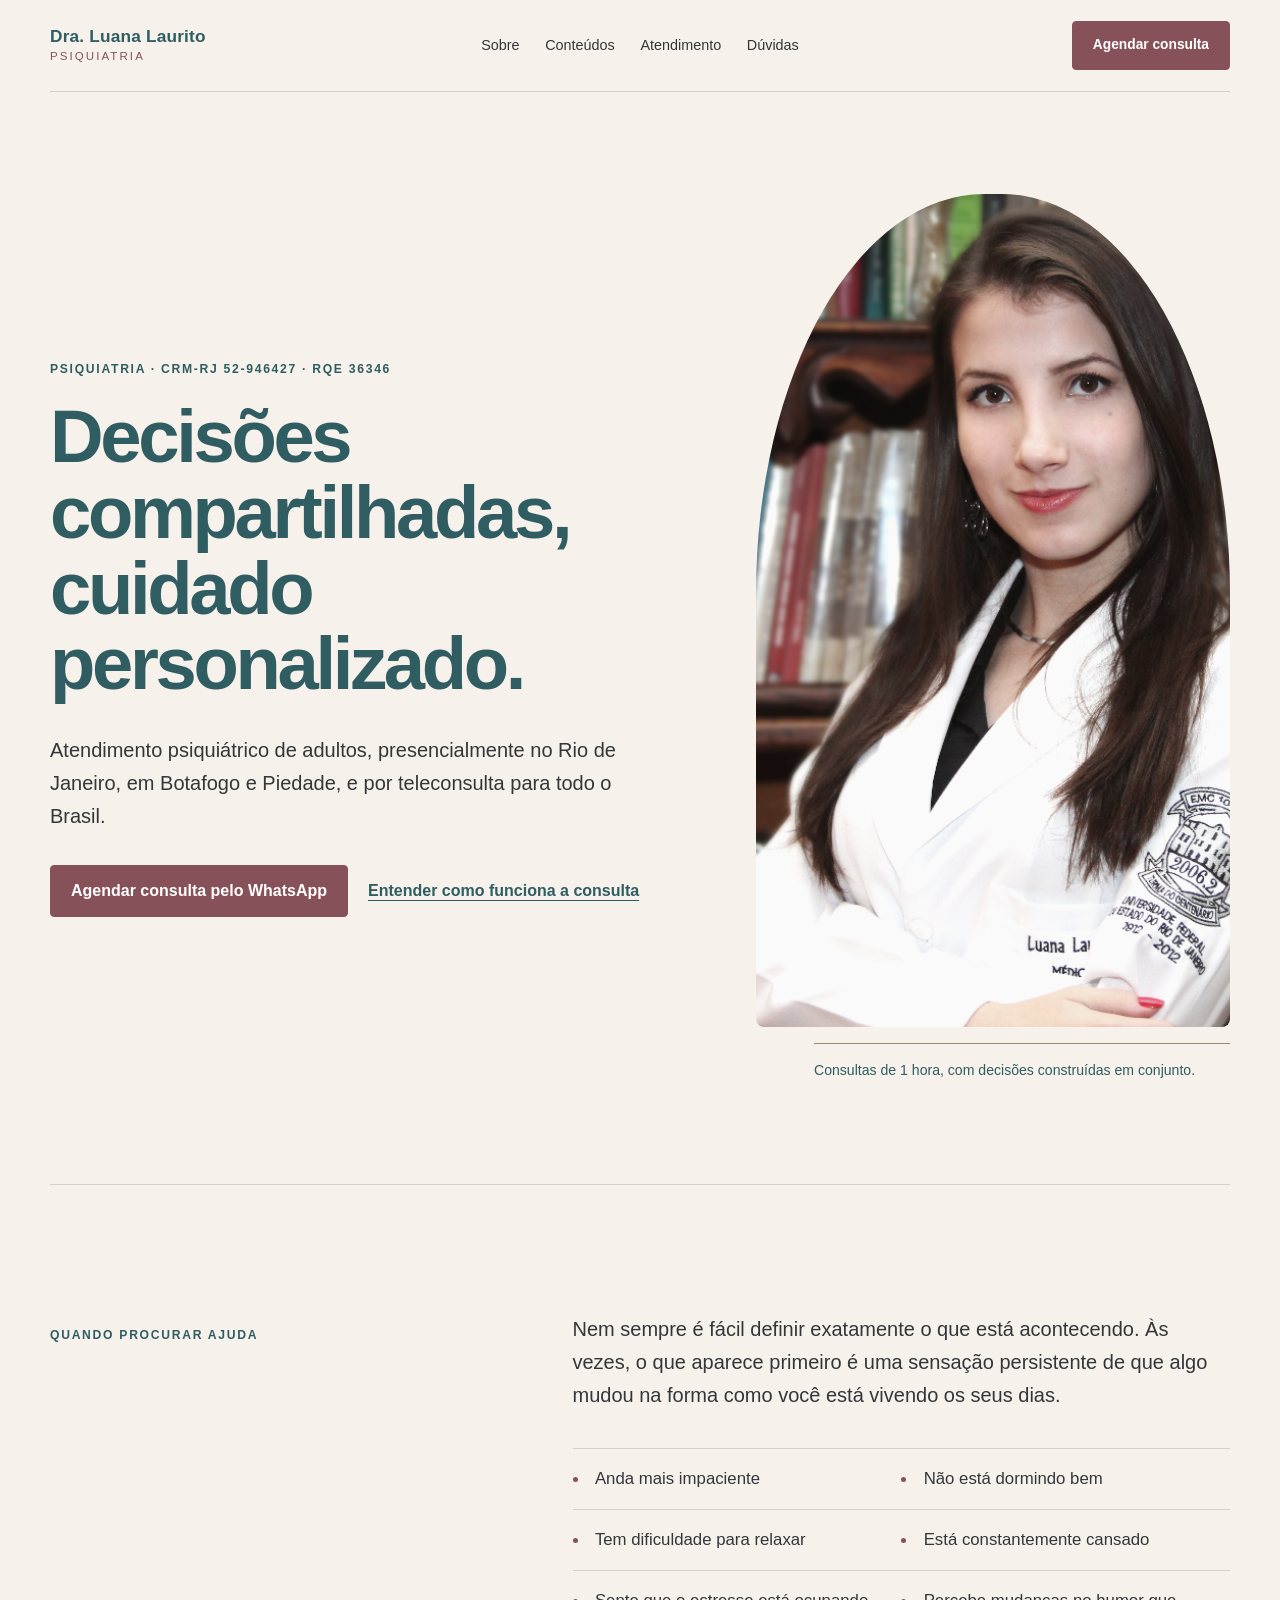
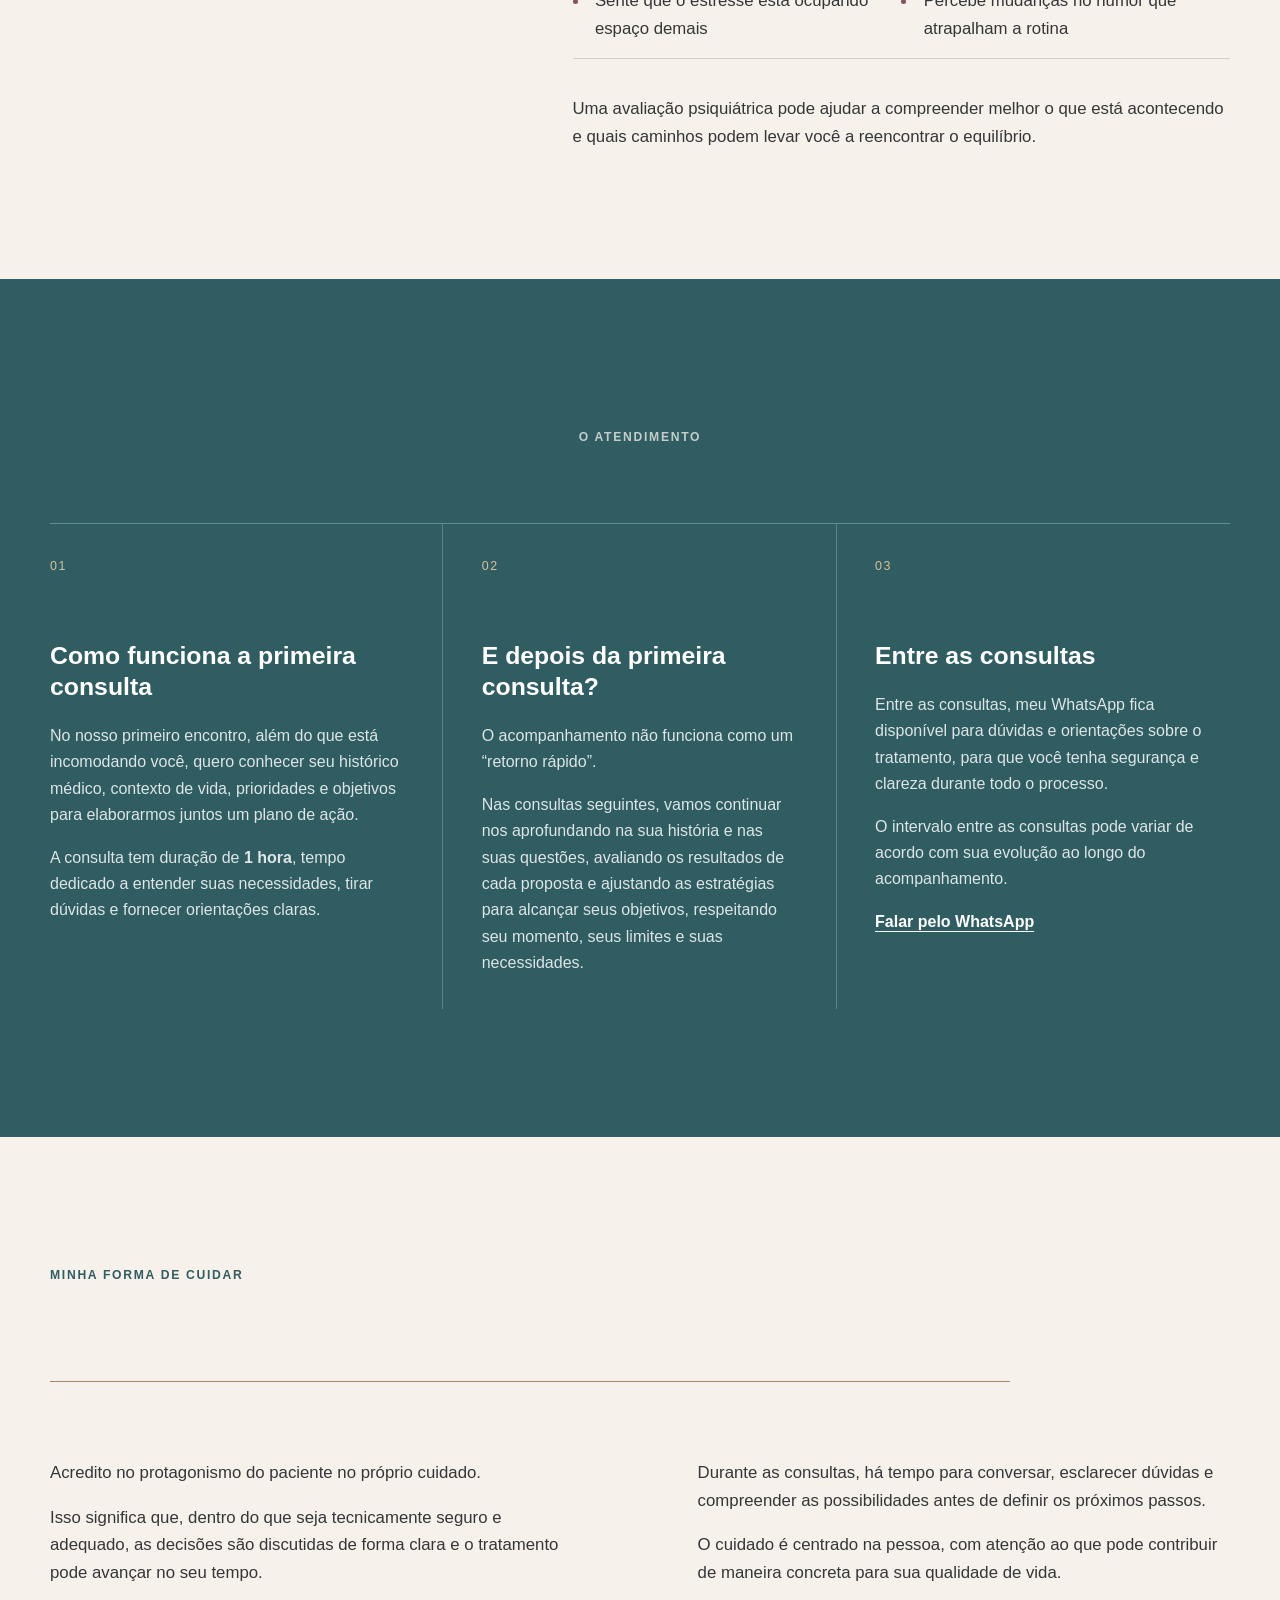
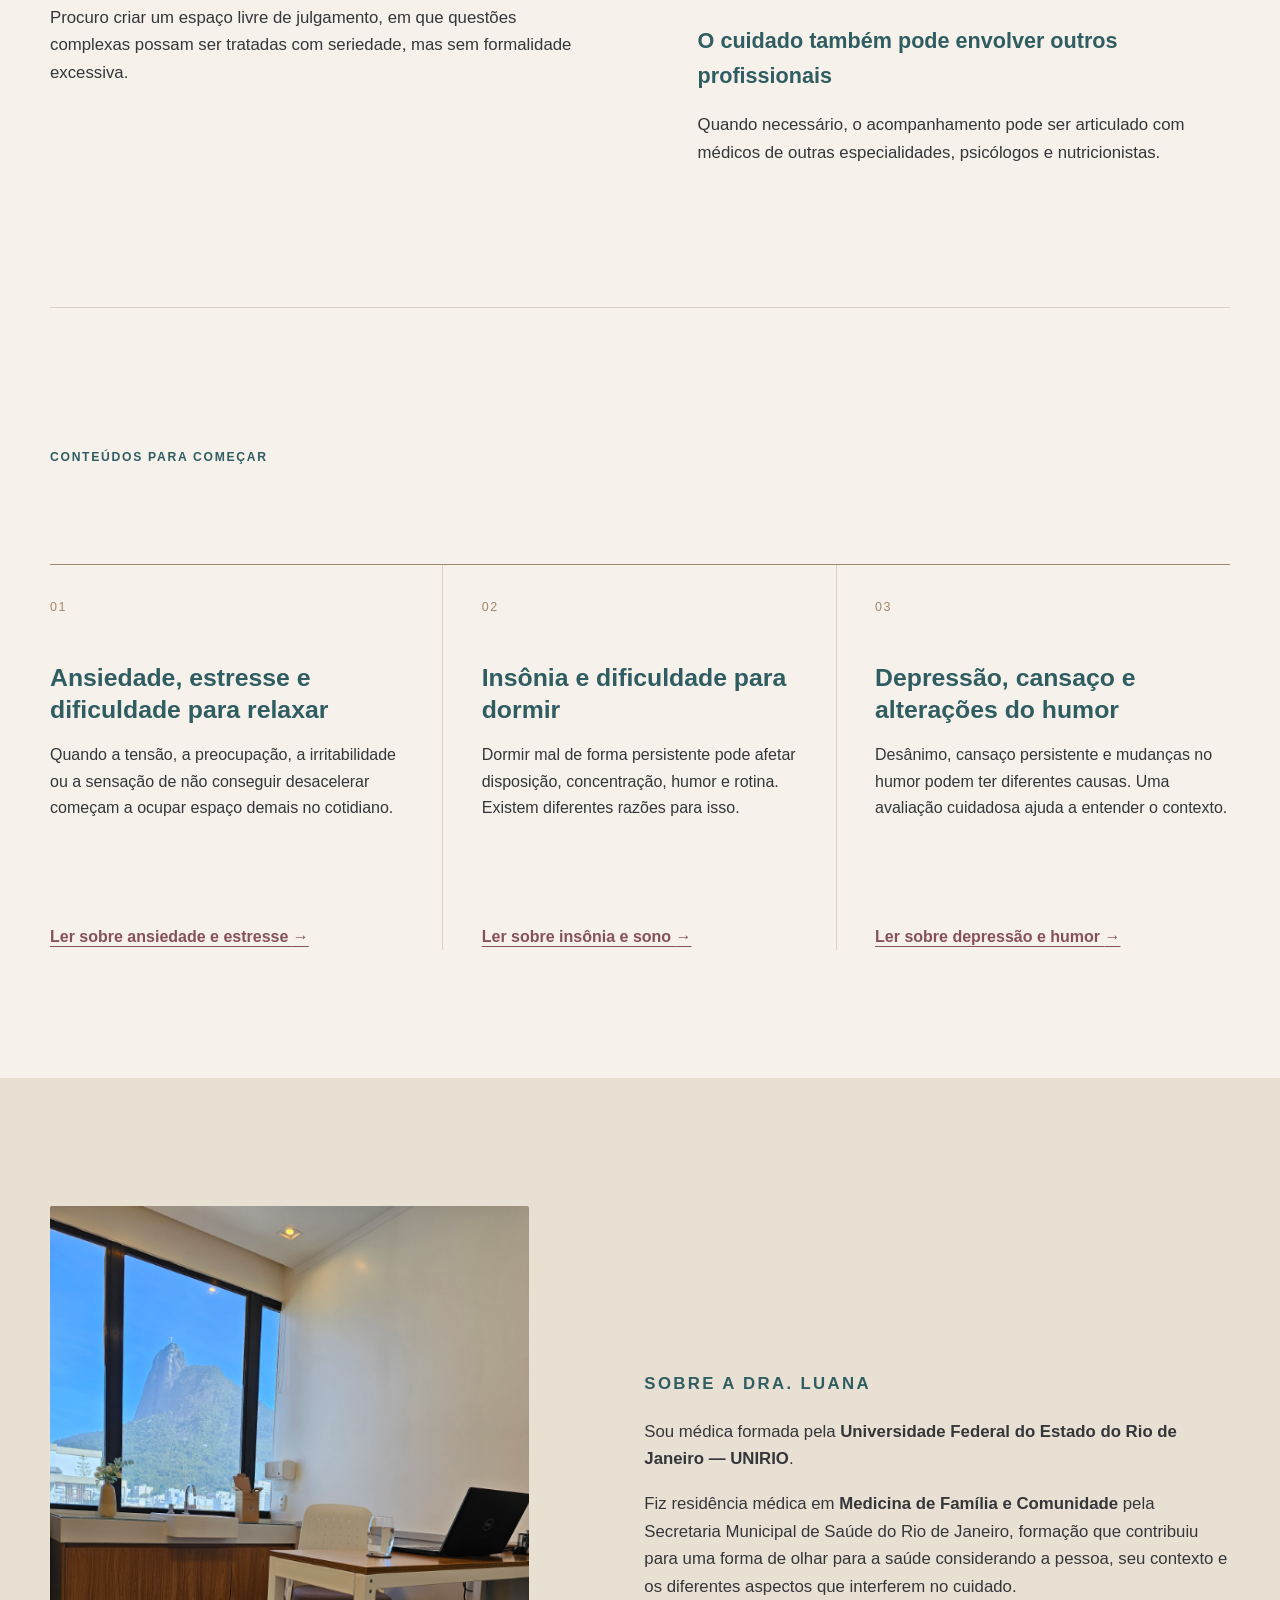
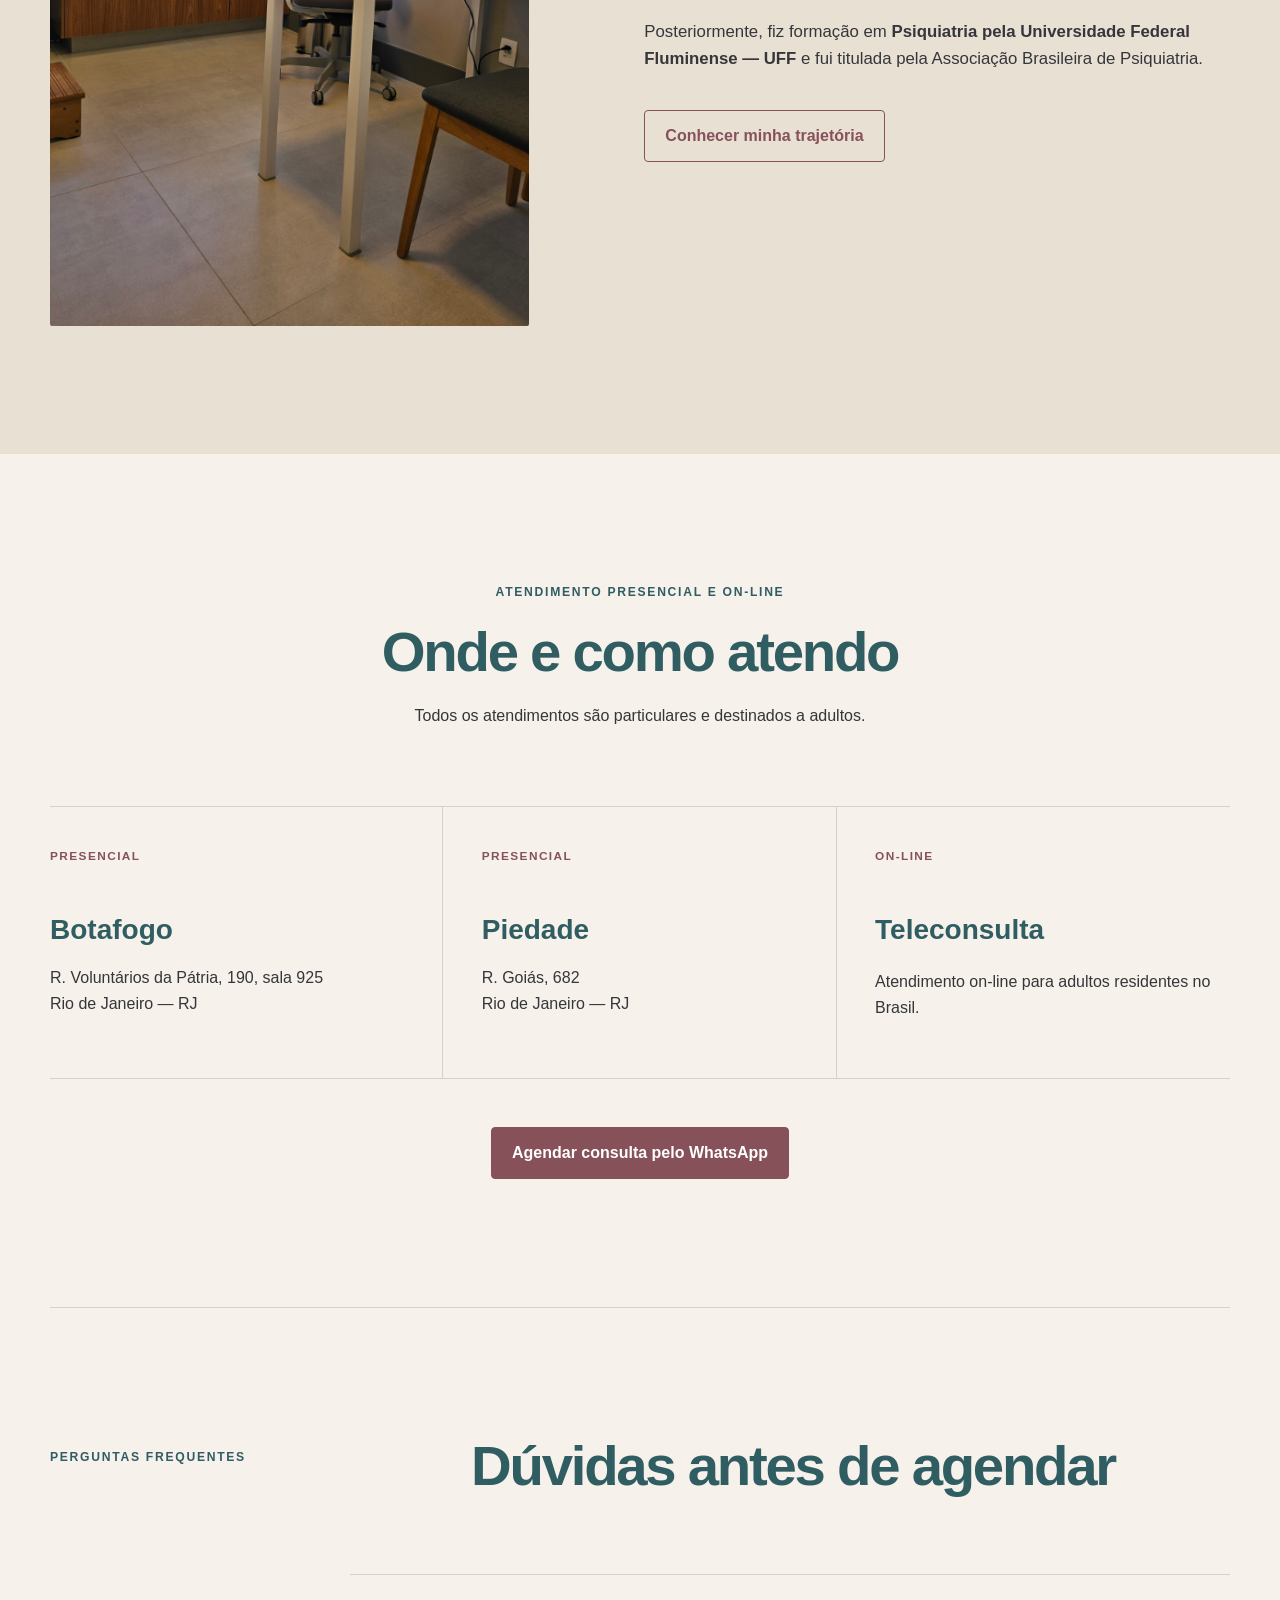
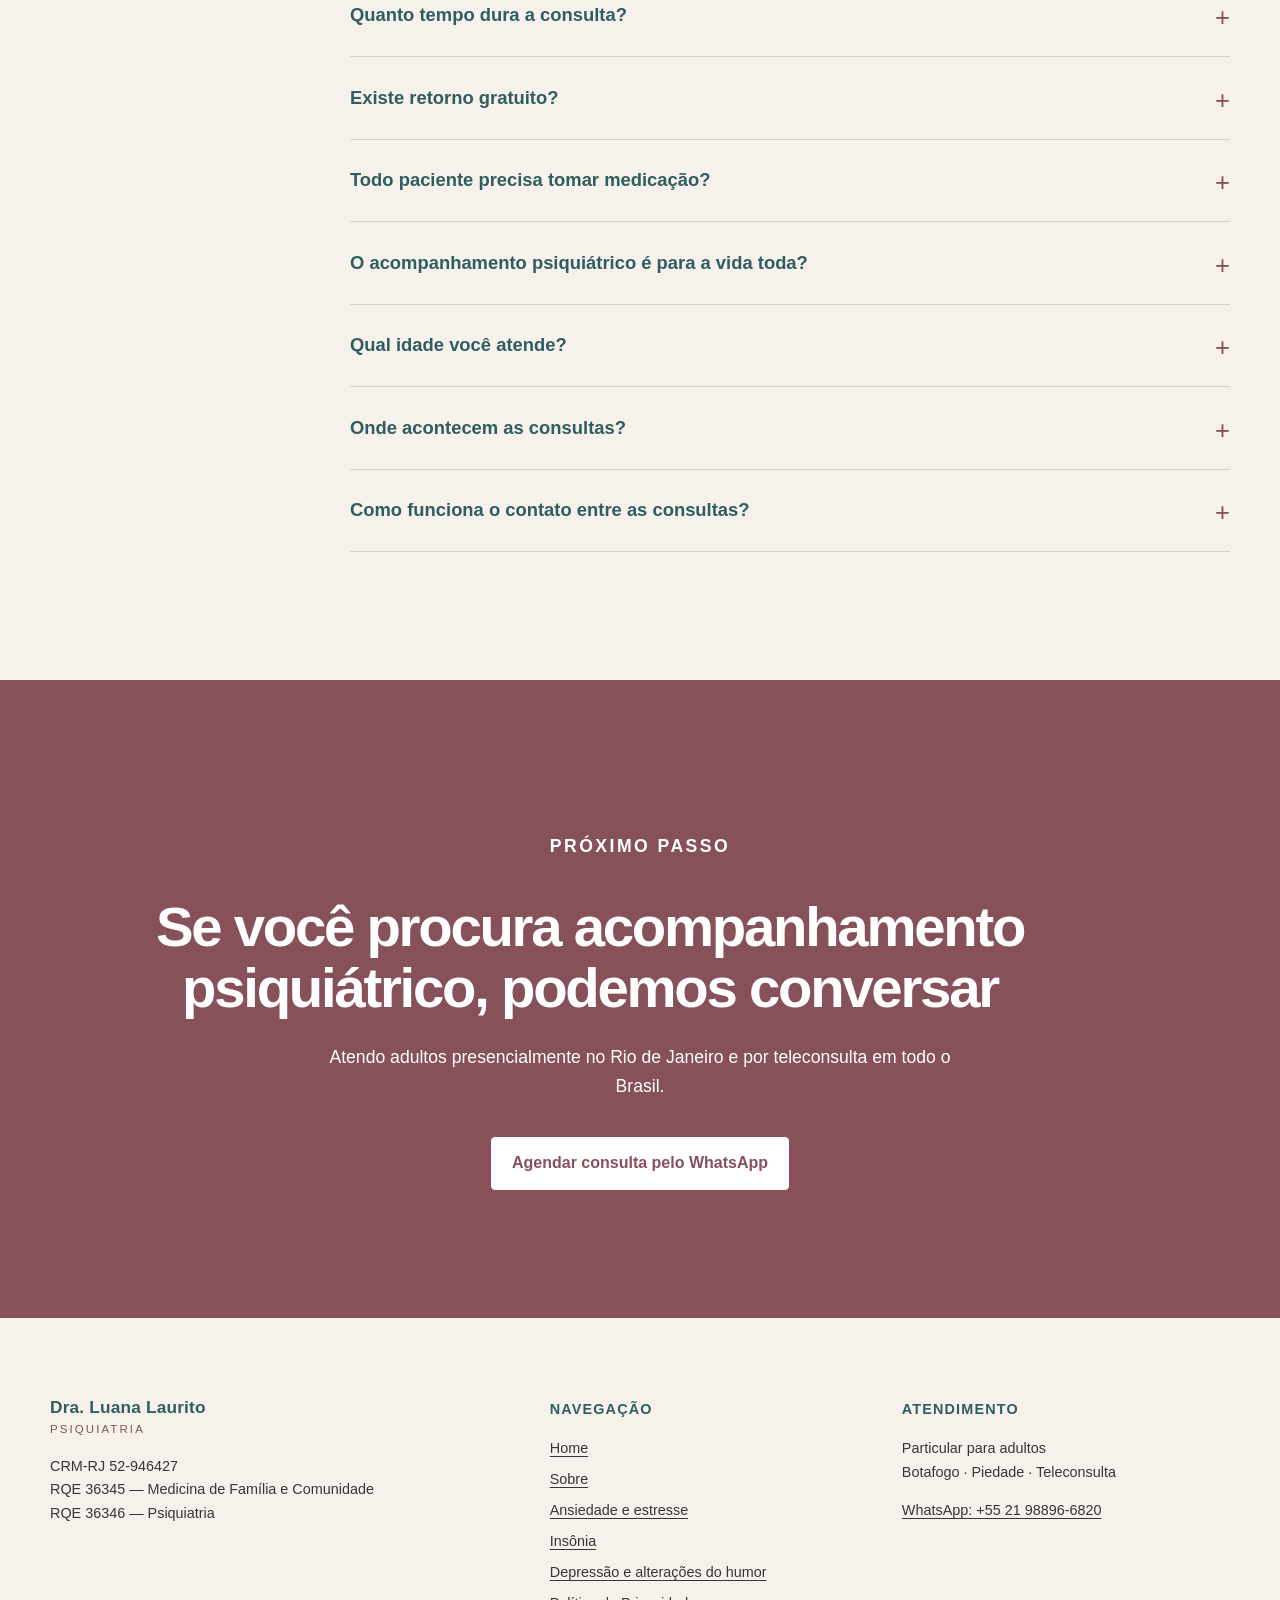
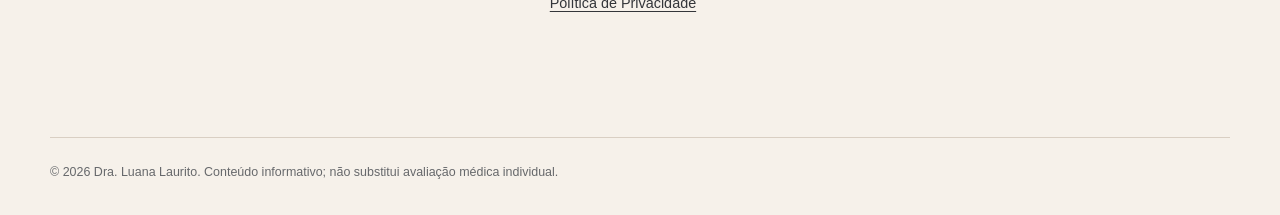
==== commit fb368a54: "copy: revise home and profile text" ====
--- a/index.html
+++ b/index.html
@@ -81,9 +81,8 @@
       <section class="hero">
         <div class="hero-copy">
           <p class="eyebrow">Psiquiatria · CRM-RJ 52-946427 · RQE 36346</p>
-          <h1>Psiquiatria para adultos, com tempo para entender o que está acontecendo</h1>
-          <p class="hero-lead">Atendimento psiquiátrico <strong>particular</strong> com a Dra. Luana Laurito, presencialmente no Rio de Janeiro, em Botafogo e Piedade, e por teleconsulta para adultos residentes no Brasil.</p>
-          <p class="notice">Não trabalhamos com planos de saúde ou convênios.</p>
+          <h1>Decisões compartilhadas, cuidado personalizado.</h1>
+          <p class="hero-lead">Atendimento psiquiátrico de adultos, presencialmente no Rio de Janeiro, em Botafogo e Piedade, e por teleconsulta para todo o Brasil.</p>
           <div class="hero-actions">
             <a class="button" href="https://wa.me/5521988966820?text=Ol%C3%A1%2C%20vim%20pelo%20site%20e%20gostaria%20de%20agendar%20uma%20consulta%20com%20a%20Dra.%20Luana%20Laurito." target="_blank" rel="noopener noreferrer">Agendar consulta pelo WhatsApp</a>
             <a class="text-link" href="#como-funciona">Entender como funciona a consulta</a>
@@ -95,10 +94,9 @@
         </figure>
       </section>
 
-      <section class="section intro-band" aria-labelledby="quando-titulo">
+      <section class="section intro-band" aria-label="Quando procurar ajuda">
         <div class="section-heading">
           <p class="eyebrow">Quando procurar ajuda</p>
-          <h2 id="quando-titulo">Quando alguma coisa não parece estar bem</h2>
         </div>
         <div class="prose lead-prose">
           <p>Nem sempre é fácil definir exatamente o que está acontecendo. Às vezes, o que aparece primeiro é uma sensação persistente de que algo mudou na forma como você está vivendo os seus dias.</p>
@@ -110,41 +108,40 @@
             <li>Sente que o estresse está ocupando espaço demais</li>
             <li>Percebe mudanças no humor que atrapalham a rotina</li>
           </ul>
-          <p>Uma avaliação psiquiátrica pode ajudar a compreender melhor o que está acontecendo e quais caminhos fazem sentido para você.</p>
-        </div>
-      </section>
-
-      <section class="section process-section" id="como-funciona" aria-labelledby="consulta-titulo">
+          <p>Uma avaliação psiquiátrica pode ajudar a compreender melhor o que está acontecendo e quais caminhos podem levar você a reencontrar o equilíbrio.</p>
+        </div>
+      </section>
+
+      <section class="section process-section" id="como-funciona" aria-label="O atendimento">
         <div class="section-heading centered">
           <p class="eyebrow">O atendimento</p>
-          <h2 id="consulta-titulo">Tempo para compreender o contexto</h2>
         </div>
         <div class="process-grid">
           <article>
             <span class="step-number" aria-hidden="true">01</span>
             <h3>Como funciona a primeira consulta</h3>
-            <p>A primeira consulta tem duração de <strong>1 hora</strong>. Conversamos sobre seu histórico médico, contexto de vida, prioridades e objetivos.</p>
-            <p>A partir disso, elaboramos juntos um plano de ação, considerando o que é tecnicamente seguro e adequado e aquilo que faz sentido para você naquele momento.</p>
+            <p>No nosso primeiro encontro, além do que está incomodando você, quero conhecer seu histórico médico, contexto de vida, prioridades e objetivos para elaborarmos juntos um plano de ação.</p>
+            <p>A consulta tem duração de <strong>1 hora</strong>, tempo dedicado a entender suas necessidades, tirar dúvidas e fornecer orientações claras.</p>
           </article>
           <article>
             <span class="step-number" aria-hidden="true">02</span>
             <h3>E depois da primeira consulta?</h3>
-            <p>O acompanhamento não funciona como um “retorno rápido”. <strong>Todas as consultas são pagas individualmente e têm duração de 1 hora.</strong></p>
-            <p>Avaliamos os resultados das propostas e ajustamos as estratégias quando necessário, respeitando seu momento, seus limites e suas necessidades.</p>
+            <p>O acompanhamento não funciona como um “retorno rápido”.</p>
+            <p>Nas consultas seguintes, vamos continuar nos aprofundando na sua história e nas suas questões, avaliando os resultados de cada proposta e ajustando as estratégias para alcançar seus objetivos, respeitando seu momento, seus limites e suas necessidades.</p>
           </article>
           <article>
             <span class="step-number" aria-hidden="true">03</span>
-            <h3>Contato entre as consultas</h3>
-            <p>Entre as consultas, mantenho disponibilidade pelo WhatsApp, exclusivamente por texto, para dúvidas e orientações básicas relacionadas ao acompanhamento.</p>
+            <h3>Entre as consultas</h3>
+            <p>Entre as consultas, meu WhatsApp fica disponível para dúvidas e orientações sobre o tratamento, para que você tenha segurança e clareza durante todo o processo.</p>
+            <p>O intervalo entre as consultas pode variar de acordo com sua evolução ao longo do acompanhamento.</p>
             <a class="text-link" href="https://wa.me/5521988966820?text=Ol%C3%A1%2C%20vim%20pelo%20site%20e%20gostaria%20de%20agendar%20uma%20consulta%20com%20a%20Dra.%20Luana%20Laurito." target="_blank" rel="noopener noreferrer">Falar pelo WhatsApp</a>
           </article>
         </div>
       </section>
 
-      <section class="section care-section" aria-labelledby="cuidado-titulo">
+      <section class="section care-section" aria-label="Minha forma de cuidar">
         <div class="care-statement">
           <p class="eyebrow">Minha forma de cuidar</p>
-          <h2 id="cuidado-titulo">Uma forma de cuidar que inclui você nas decisões</h2>
         </div>
         <div class="prose two-columns">
           <div>
@@ -161,10 +158,9 @@
         </div>
       </section>
 
-      <section class="section content-section" id="conteudos" aria-labelledby="conteudos-titulo">
+      <section class="section content-section" id="conteudos" aria-label="Conteúdos para começar">
         <div class="section-heading">
           <p class="eyebrow">Conteúdos para começar</p>
-          <h2 id="conteudos-titulo">Alguns temas que podem ajudar você a entender melhor o que está acontecendo</h2>
         </div>
         <div class="content-grid">
           <article class="content-card">
@@ -188,16 +184,15 @@
         </div>
       </section>
 
-      <section class="section about-preview" aria-labelledby="sobre-titulo">
+      <section class="section about-preview" aria-label="Sobre a Dra. Luana">
         <div class="office-image">
           <img src="assets/images/consultorio-botafogo.png" alt="Consultório da Dra. Luana Laurito em Botafogo, com vista para o Cristo Redentor" width="585" height="781" loading="lazy">
         </div>
         <div class="about-copy">
           <p class="eyebrow">Sobre a Dra. Luana</p>
-          <h2 id="sobre-titulo">Uma trajetória que começou pelo cuidado integral e chegou à Psiquiatria</h2>
           <p>Sou médica formada pela <strong>Universidade Federal do Estado do Rio de Janeiro — UNIRIO</strong>.</p>
           <p>Fiz residência médica em <strong>Medicina de Família e Comunidade</strong> pela Secretaria Municipal de Saúde do Rio de Janeiro, formação que contribuiu para uma forma de olhar para a saúde considerando a pessoa, seu contexto e os diferentes aspectos que interferem no cuidado.</p>
-          <p>Posteriormente, fiz formação em <strong>Psiquiatria pela Universidade Federal Fluminense — UFF e Associação Brasileira de Psiquiatria</strong>.</p>
+          <p>Posteriormente, fiz formação em <strong>Psiquiatria pela Universidade Federal Fluminense — UFF</strong> e fui titulada pela Associação Brasileira de Psiquiatria.</p>
           <a class="button button-secondary" href="sobre.html">Conhecer minha trajetória</a>
         </div>
       </section>
@@ -242,7 +237,7 @@
           </details>
           <details>
             <summary>Existe retorno gratuito?</summary>
-            <p>Não. Todas as consultas são pagas individualmente e têm a mesma duração e atenção.</p>
+            <p>Por se tratar de um acompanhamento prolongado, com necessidade de reavaliação dos sintomas e de ajustes regulares que exigem muita atenção, as consultas são cobradas individualmente, independentemente do intervalo entre elas.</p>
           </details>
           <details>
             <summary>Todo paciente precisa tomar medicação?</summary>
@@ -250,7 +245,7 @@
           </details>
           <details>
             <summary>O acompanhamento psiquiátrico é para a vida toda?</summary>
-            <p>Não necessariamente. A duração do acompanhamento depende da situação de cada paciente, de seus objetivos e da evolução ao longo do tempo.</p>
+            <p>Não necessariamente. A duração do acompanhamento depende do quadro de cada paciente, de seus objetivos e da evolução ao longo do tempo.</p>
           </details>
           <details>
             <summary>Qual idade você atende?</summary>
@@ -269,7 +264,7 @@
 
       <section class="final-cta" aria-labelledby="agendar-titulo">
         <p class="eyebrow">Próximo passo</p>
-        <h2 id="agendar-titulo">Se você procura acompanhamento psiquiátrico particular, podemos conversar</h2>
+        <h2 id="agendar-titulo">Se você procura acompanhamento psiquiátrico, podemos conversar</h2>
         <p>Atendo adultos presencialmente no Rio de Janeiro e por teleconsulta em todo o Brasil.</p>
         <a class="button button-light" href="https://wa.me/5521988966820?text=Ol%C3%A1%2C%20vim%20pelo%20site%20e%20gostaria%20de%20agendar%20uma%20consulta%20com%20a%20Dra.%20Luana%20Laurito." target="_blank" rel="noopener noreferrer">Agendar consulta pelo WhatsApp</a>
       </section>
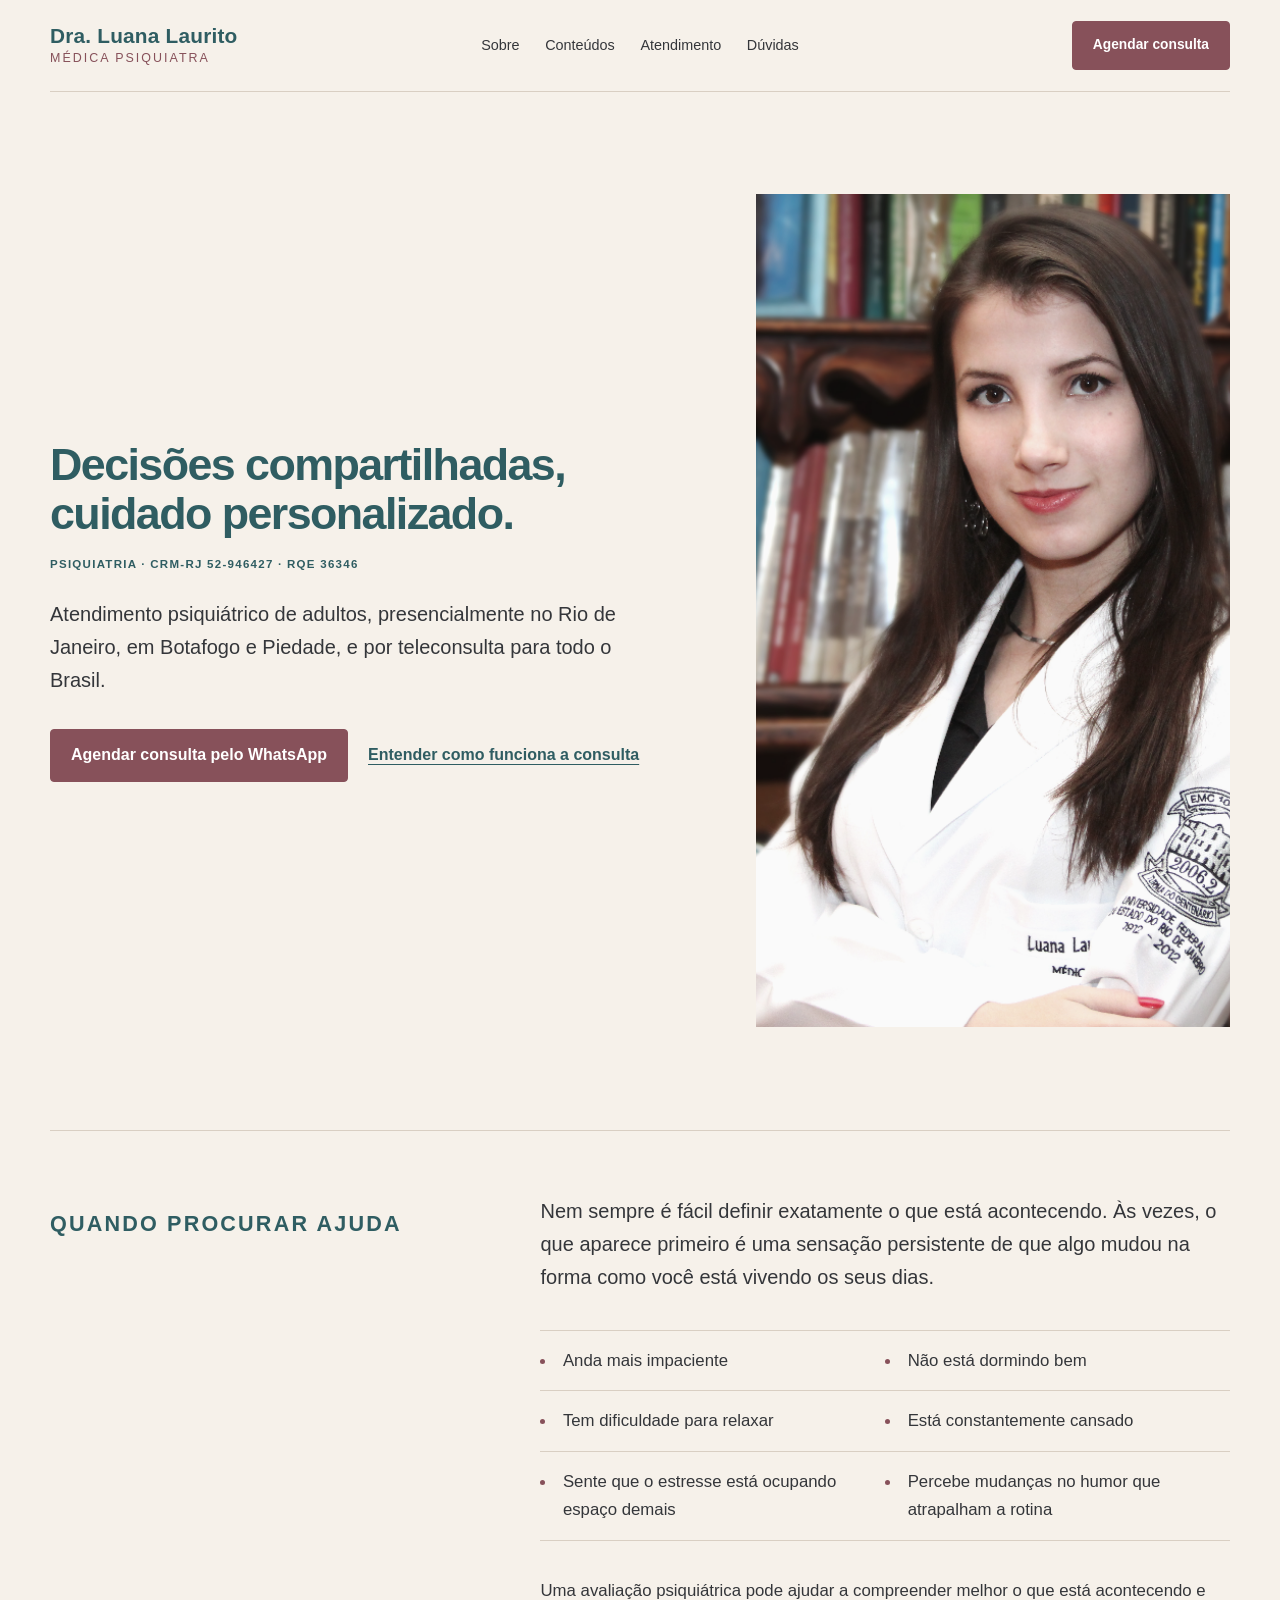
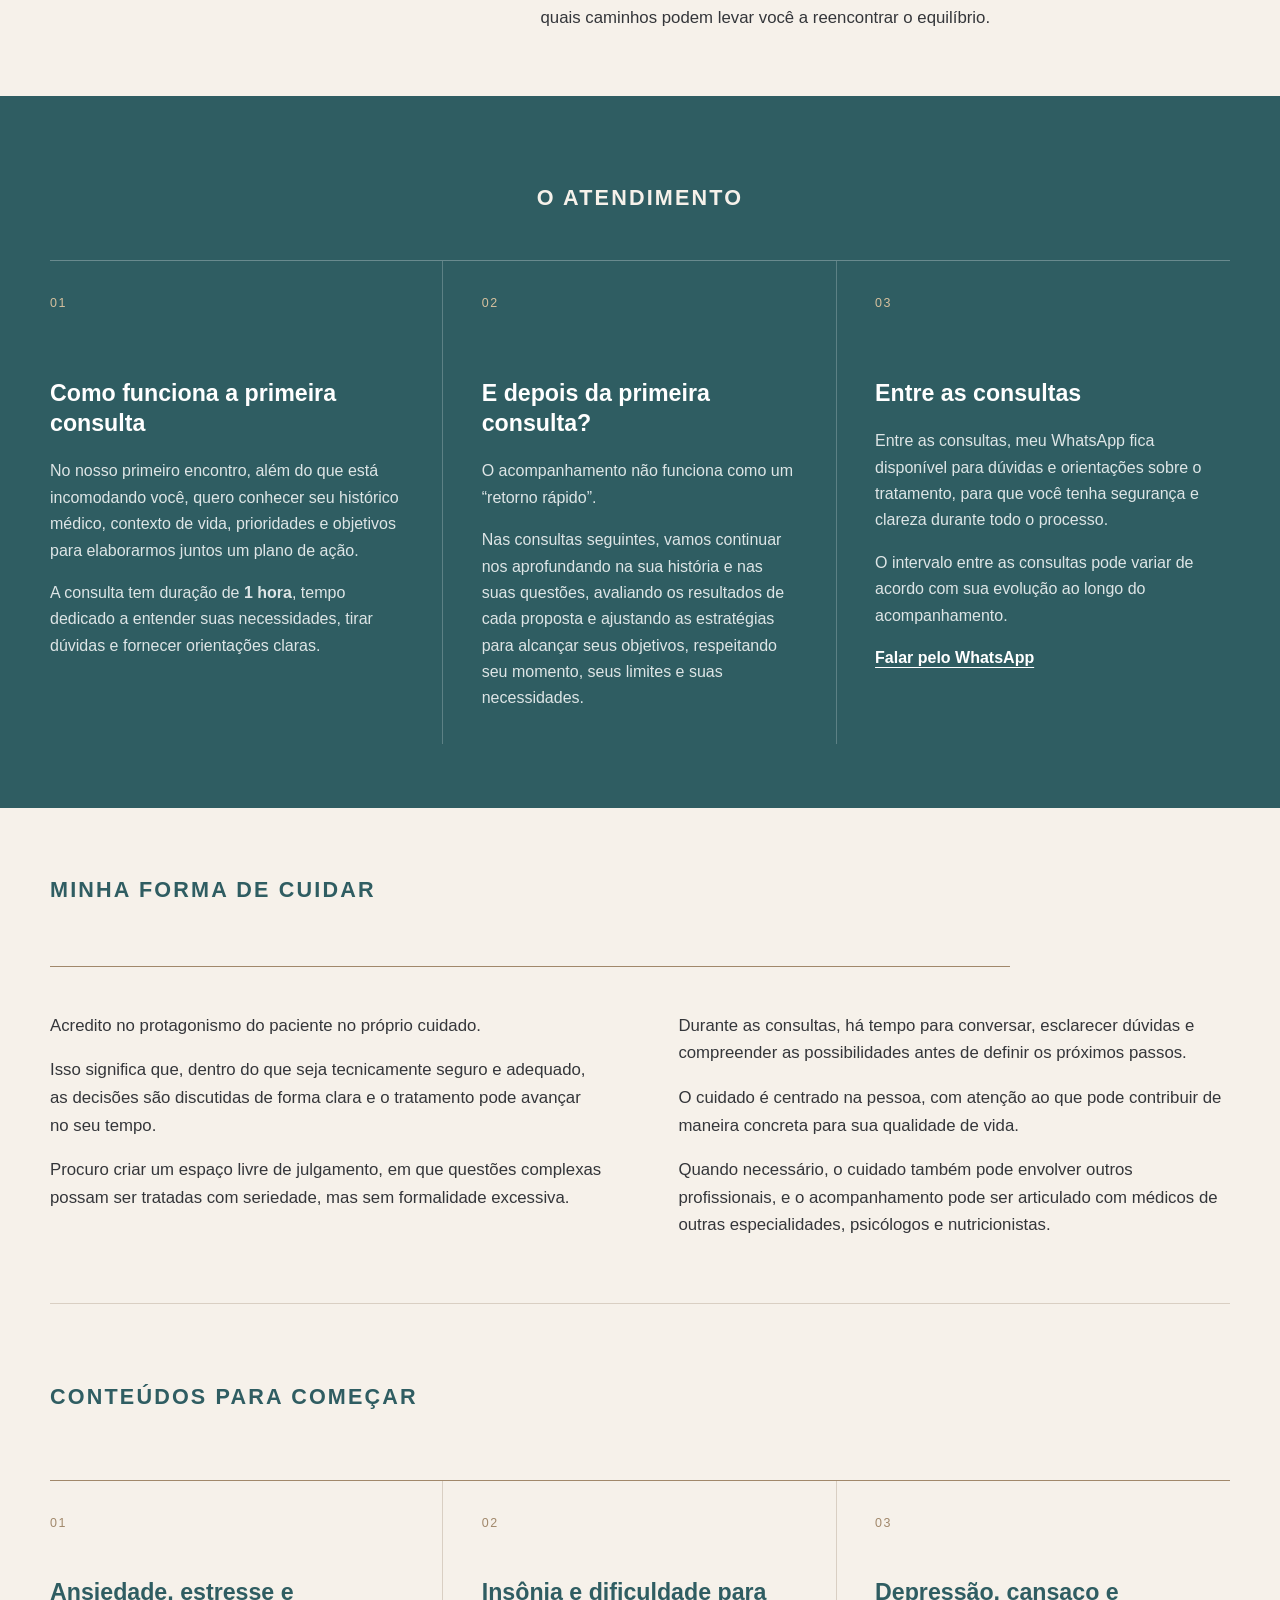
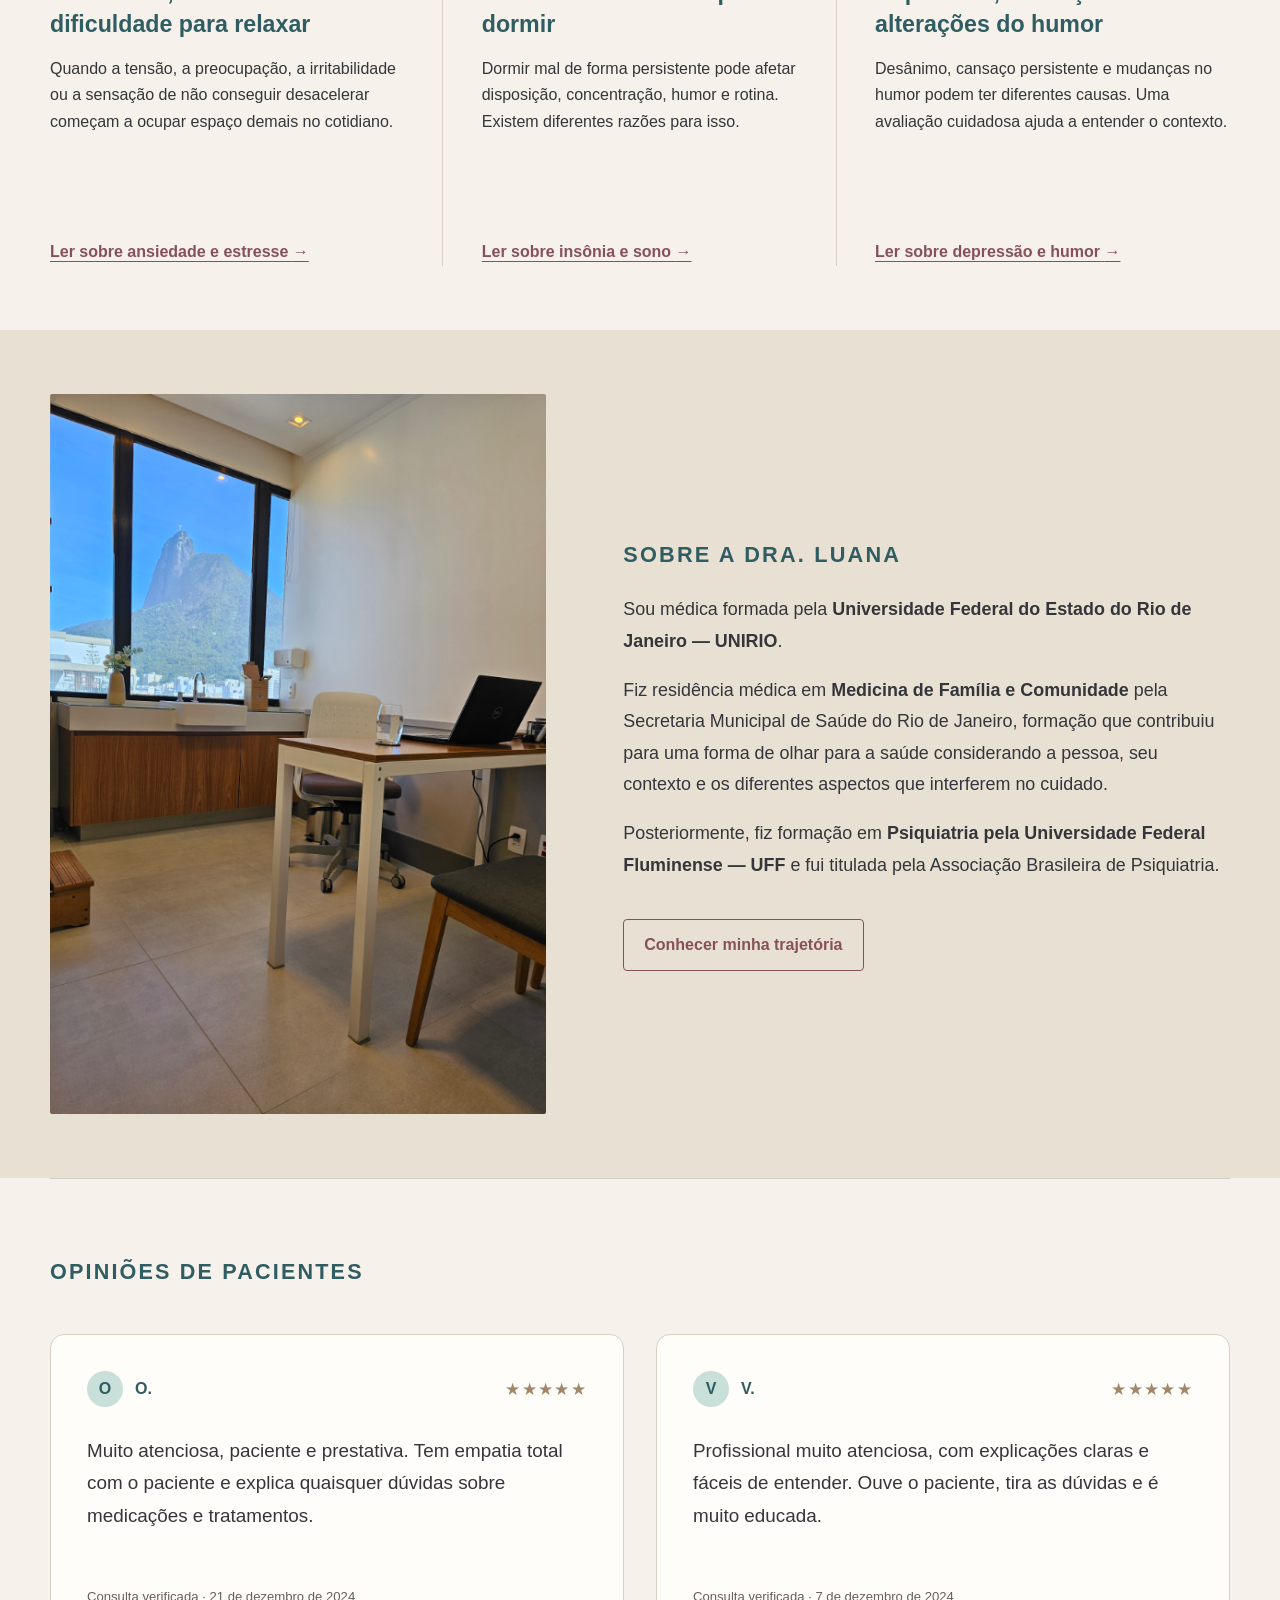
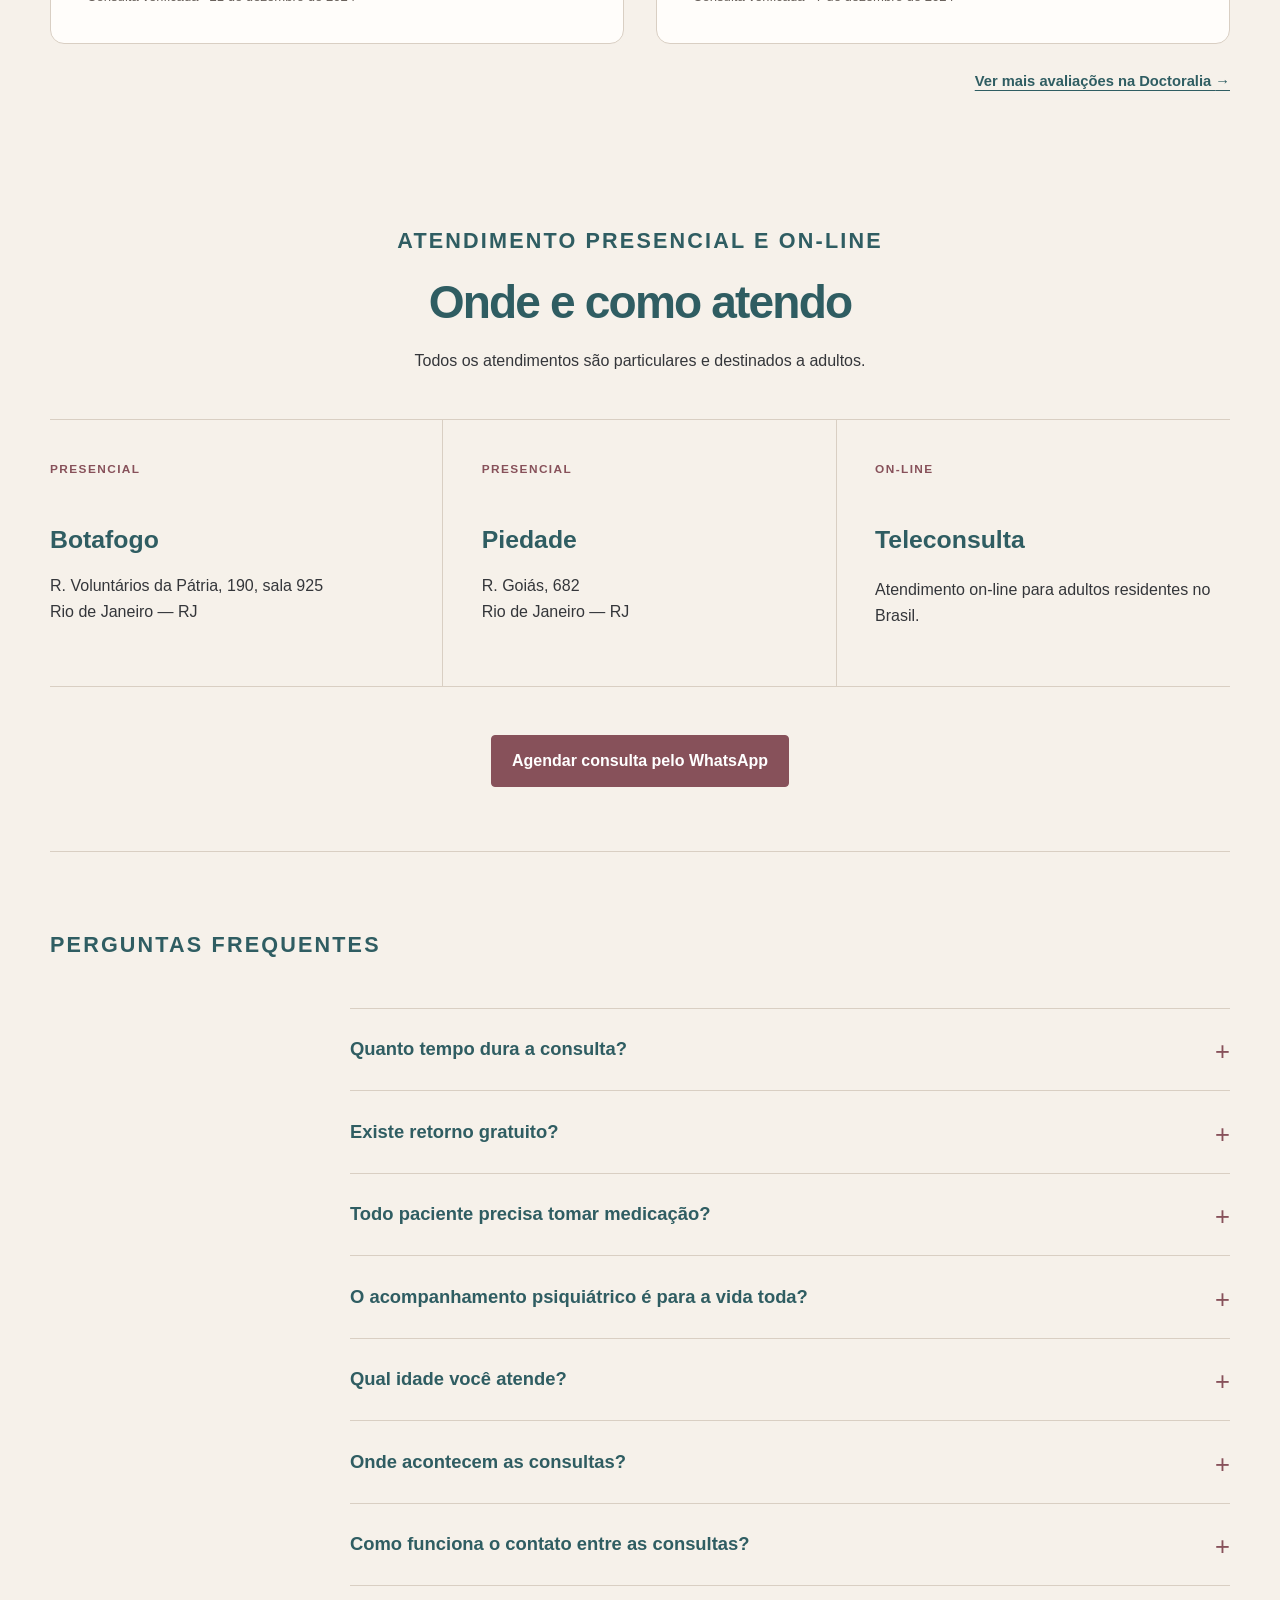
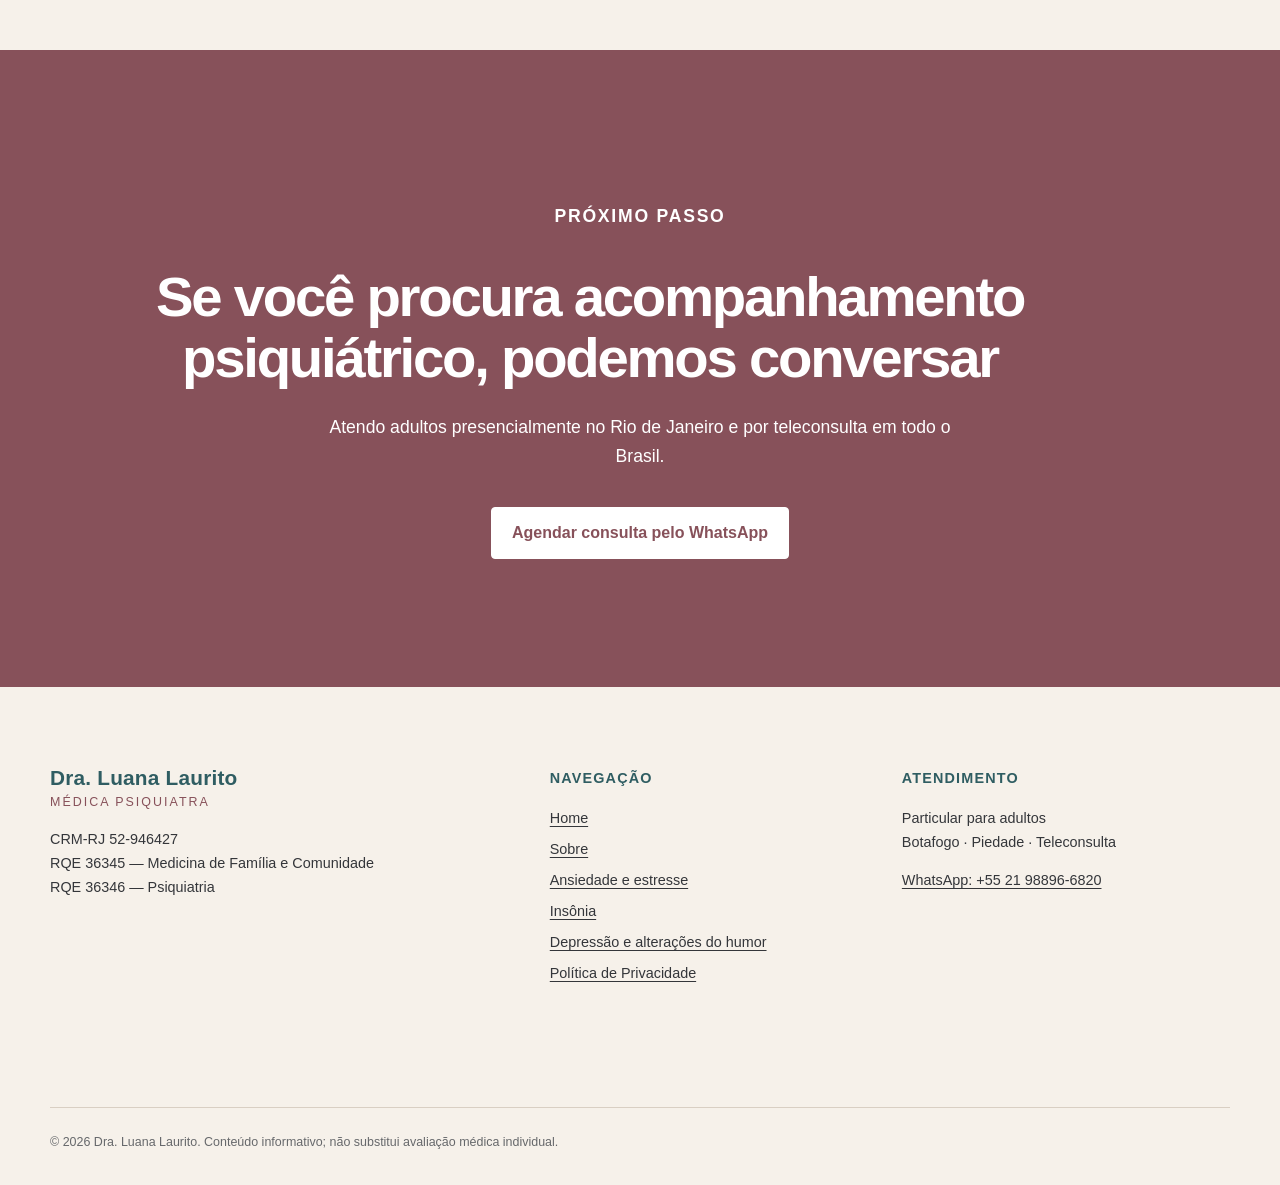
==== commit 6b59f01b: "feat: refine layout and add patient reviews" ====
--- a/index.html
+++ b/index.html
@@ -17,7 +17,7 @@
     <meta name="twitter:description" content="Atendimento psiquiátrico particular para adultos no Rio de Janeiro e por teleconsulta no Brasil.">
     <meta name="twitter:image" content="https://lualaurito.github.io/site-luana-laurito/assets/images/og.png">
     <title>Dra. Luana Laurito | Psiquiatria para adultos</title>
-    <link rel="stylesheet" href="assets/styles.css?v=2">
+    <link rel="stylesheet" href="assets/styles.css?v=12">
     <script type="application/ld+json">
       {
         "@context": "https://schema.org",
@@ -62,7 +62,7 @@
     <header class="site-header">
       <a class="brand" href="index.html" aria-label="Dra. Luana Laurito — página inicial">
         <span>Dra. Luana Laurito</span>
-        <small>Psiquiatria</small>
+        <small>Médica psiquiatra</small>
       </a>
       <button class="nav-toggle" type="button" aria-expanded="false" aria-controls="menu-principal">
         <span class="sr-only">Abrir menu</span>
@@ -80,18 +80,17 @@
     <main id="conteudo">
       <section class="hero">
         <div class="hero-copy">
+          <h1>Decisões compartilhadas, cuidado personalizado.</h1>
           <p class="eyebrow">Psiquiatria · CRM-RJ 52-946427 · RQE 36346</p>
-          <h1>Decisões compartilhadas, cuidado personalizado.</h1>
           <p class="hero-lead">Atendimento psiquiátrico de adultos, presencialmente no Rio de Janeiro, em Botafogo e Piedade, e por teleconsulta para todo o Brasil.</p>
           <div class="hero-actions">
             <a class="button" href="https://wa.me/5521988966820?text=Ol%C3%A1%2C%20vim%20pelo%20site%20e%20gostaria%20de%20agendar%20uma%20consulta%20com%20a%20Dra.%20Luana%20Laurito." target="_blank" rel="noopener noreferrer">Agendar consulta pelo WhatsApp</a>
             <a class="text-link" href="#como-funciona">Entender como funciona a consulta</a>
           </div>
         </div>
-        <figure class="hero-portrait">
+        <div class="hero-portrait">
           <img src="assets/images/dra-luana-laurito.png" alt="Dra. Luana Laurito" width="950" height="833">
-          <figcaption>Consultas de 1 hora, com decisões construídas em conjunto.</figcaption>
-        </figure>
+        </div>
       </section>
 
       <section class="section intro-band" aria-label="Quando procurar ajuda">
@@ -152,8 +151,7 @@
           <div>
             <p>Durante as consultas, há tempo para conversar, esclarecer dúvidas e compreender as possibilidades antes de definir os próximos passos.</p>
             <p>O cuidado é centrado na pessoa, com atenção ao que pode contribuir de maneira concreta para sua qualidade de vida.</p>
-            <h3>O cuidado também pode envolver outros profissionais</h3>
-            <p>Quando necessário, o acompanhamento pode ser articulado com médicos de outras especialidades, psicólogos e nutricionistas.</p>
+            <p>Quando necessário, o cuidado também pode envolver outros profissionais, e o acompanhamento pode ser articulado com médicos de outras especialidades, psicólogos e nutricionistas.</p>
           </div>
         </div>
       </section>
@@ -197,6 +195,43 @@
         </div>
       </section>
 
+      <section class="section testimonials-section" aria-label="Opiniões de pacientes">
+        <div class="section-heading">
+          <p class="eyebrow">Opiniões de pacientes</p>
+        </div>
+        <div class="testimonials-grid">
+          <article class="testimonial-card">
+            <div class="testimonial-header">
+              <div class="testimonial-author">
+                <span class="testimonial-avatar" aria-hidden="true">O</span>
+                <strong>O.</strong>
+              </div>
+              <span class="testimonial-stars" aria-label="5 de 5 estrelas">★★★★★</span>
+            </div>
+            <blockquote>
+              <p>Muito atenciosa, paciente e prestativa. Tem empatia total com o paciente e explica quaisquer dúvidas sobre medicações e tratamentos.</p>
+            </blockquote>
+            <p class="testimonial-meta">Consulta verificada · 21 de dezembro de 2024</p>
+          </article>
+          <article class="testimonial-card">
+            <div class="testimonial-header">
+              <div class="testimonial-author">
+                <span class="testimonial-avatar" aria-hidden="true">V</span>
+                <strong>V.</strong>
+              </div>
+              <span class="testimonial-stars" aria-label="5 de 5 estrelas">★★★★★</span>
+            </div>
+            <blockquote>
+              <p>Profissional muito atenciosa, com explicações claras e fáceis de entender. Ouve o paciente, tira as dúvidas e é muito educada.</p>
+            </blockquote>
+            <p class="testimonial-meta">Consulta verificada · 7 de dezembro de 2024</p>
+          </article>
+        </div>
+        <div class="testimonials-more">
+          <a class="text-link" href="https://www.doctoralia.com.br/luana-laurito/psiquiatra/rio-de-janeiro" target="_blank" rel="noopener noreferrer">Ver mais avaliações na Doctoralia <span aria-hidden="true">→</span></a>
+        </div>
+      </section>
+
       <section class="section locations-section" id="atendimento" aria-labelledby="locais-titulo">
         <div class="section-heading centered">
           <p class="eyebrow">Atendimento presencial e on-line</p>
@@ -225,10 +260,9 @@
         </div>
       </section>
 
-      <section class="section faq-section" id="duvidas" aria-labelledby="duvidas-titulo">
+      <section class="section faq-section" id="duvidas" aria-label="Perguntas frequentes">
         <div class="section-heading">
           <p class="eyebrow">Perguntas frequentes</p>
-          <h2 id="duvidas-titulo">Dúvidas antes de agendar</h2>
         </div>
         <div class="faq-list">
           <details>
@@ -272,7 +306,7 @@
 
     <footer class="site-footer">
       <div class="footer-identity">
-        <a class="brand" href="index.html"><span>Dra. Luana Laurito</span><small>Psiquiatria</small></a>
+        <a class="brand" href="index.html"><span>Dra. Luana Laurito</span><small>Médica psiquiatra</small></a>
         <p>CRM-RJ 52-946427<br>RQE 36345 — Medicina de Família e Comunidade<br>RQE 36346 — Psiquiatria</p>
       </div>
       <div>
--- a/assets/styles.css
+++ b/assets/styles.css
@@ -57,8 +57,8 @@
   text-decoration: none;
   line-height: 1.1;
 }
-.brand span { display: block; font-size: 1.08rem; font-weight: 700; letter-spacing: 0.01em; }
-.brand small { color: var(--mauve); font-size: 0.72rem; text-transform: uppercase; letter-spacing: 0.18em; }
+.brand span { display: block; font-size: 1.3rem; font-weight: 700; letter-spacing: 0.01em; }
+.brand small { color: var(--mauve); font-size: 0.78rem; text-transform: uppercase; letter-spacing: 0.16em; }
 nav { display: flex; gap: 1.6rem; font-size: 0.9rem; }
 nav a { text-decoration: none; }
 nav a:hover, nav a:focus-visible { color: var(--mauve); }
@@ -92,9 +92,9 @@
 .eyebrow {
   margin: 0 0 1.25rem;
   color: var(--petrol);
-  font-size: 0.76rem;
+  font-size: clamp(1.12rem, 1.7vw, 1.35rem);
   font-weight: 800;
-  letter-spacing: 0.14em;
+  letter-spacing: 0.1em;
   text-transform: uppercase;
 }
 h1 {
@@ -102,12 +102,18 @@
   margin: 0;
   color: var(--petrol);
   font-family: Inter, Aptos, "Segoe UI", sans-serif;
-  font-size: clamp(2.7rem, 5.8vw, 5.25rem);
-  line-height: 1.02;
-  letter-spacing: -0.045em;
+  font-size: clamp(2.05rem, 3.5vw, 3.35rem);
+  font-weight: 700;
+  line-height: 1.08;
+  letter-spacing: -0.035em;
   text-wrap: balance;
 }
-.hero-lead { max-width: 680px; margin: 2rem 0 0; font-size: clamp(1.05rem, 1.7vw, 1.25rem); }
+.hero .eyebrow {
+  margin: 1.15rem 0 0;
+  font-size: clamp(0.72rem, 0.9vw, 0.82rem);
+  letter-spacing: 0.11em;
+}
+.hero-lead { max-width: 680px; margin: 1.5rem 0 0; font-size: clamp(1.05rem, 1.7vw, 1.25rem); }
 .notice { margin: 1rem 0 0; color: var(--mauve); font-weight: 800; }
 .hero-actions { display: flex; align-items: center; gap: 1.25rem; margin-top: 2rem; }
 .text-link { color: var(--petrol); font-weight: 700; text-underline-offset: 0.25rem; }
@@ -118,30 +124,22 @@
   aspect-ratio: 4 / 5;
   object-fit: cover;
   object-position: 50% 32%;
-  border-radius: 48% 48% 8px 8px;
+  border-radius: 0;
   filter: saturate(0.86) contrast(0.96);
-}
-.hero-portrait figcaption {
-  max-width: 26rem;
-  margin: 1rem 0 0 auto;
-  padding-top: 0.9rem;
-  border-top: 1px solid var(--brass);
-  color: var(--petrol);
-  font-size: 0.88rem;
 }
 
 .section {
   width: min(var(--max), calc(100% - 2.5rem));
   margin: 0 auto;
-  padding: clamp(5.5rem, 10vw, 9rem) 0;
+  padding: clamp(3rem, 5vw, 4.5rem) 0;
 }
 
 .section-heading {
   display: grid;
   grid-template-columns: minmax(180px, 0.42fr) minmax(0, 1fr);
   align-items: start;
-  gap: clamp(2rem, 8vw, 7rem);
-  margin-bottom: clamp(3rem, 6vw, 5rem);
+  gap: clamp(2rem, 5vw, 4rem);
+  margin-bottom: clamp(2rem, 3.5vw, 3rem);
 }
 
 .section-heading .eyebrow { margin-top: 0.7rem; }
@@ -168,11 +166,15 @@
 .intro-band {
   display: grid;
   grid-template-columns: minmax(240px, 0.75fr) minmax(0, 1.25fr);
-  gap: clamp(3rem, 10vw, 9rem);
+  gap: clamp(2.5rem, 6vw, 5rem);
   border-top: 1px solid var(--line);
 }
 .intro-band .section-heading { display: block; margin: 0; }
 .intro-band .section-heading h2 { font-size: clamp(2.2rem, 4vw, 3.85rem); }
+.intro-band .eyebrow {
+  font-size: clamp(1.12rem, 1.7vw, 1.35rem);
+  white-space: nowrap;
+}
 .prose { font-size: 1.05rem; }
 .prose p:first-child { margin-top: 0; }
 .prose p:last-child { margin-bottom: 0; }
@@ -210,8 +212,8 @@
   background: var(--petrol);
   color: #f8f5ef;
 }
-.process-section .section-heading h2, .process-section .eyebrow { color: #f8f5ef; }
-.process-section .eyebrow { opacity: 0.74; }
+.process-section .section-heading h2, .process-section .eyebrow { color: #f6f1ea; }
+.process-section .eyebrow { opacity: 1; }
 .process-grid {
   display: grid;
   grid-template-columns: repeat(3, minmax(0, 1fr));
@@ -225,25 +227,32 @@
 .process-grid article:first-child { padding-left: 0; }
 .process-grid article:last-child { padding-right: 0; border-right: 0; }
 .step-number { display: block; margin-bottom: 4rem; color: #d6c09e; font-size: 0.78rem; letter-spacing: 0.12em; }
-.process-grid h3 { margin: 0 0 1.25rem; color: white; font-size: 1.55rem; line-height: 1.25; }
+.process-grid h3 { margin: 0 0 1.25rem; color: white; font-size: clamp(1.3rem, 2.2vw, 1.45rem); line-height: 1.3; }
 .process-grid p { color: rgba(255,255,255,0.84); }
 .process-grid .text-link { color: white; }
 
-.care-section { padding-bottom: clamp(6rem, 11vw, 10rem); }
+.care-section {
+  padding-top: clamp(3rem, 5vw, 4.5rem);
+  padding-bottom: clamp(3rem, 5vw, 4.5rem);
+}
 .care-statement {
   max-width: 960px;
-  padding-bottom: clamp(3rem, 6vw, 5rem);
+  padding-bottom: clamp(1.75rem, 3vw, 2.5rem);
   border-bottom: 1px solid var(--brass);
 }
 .two-columns {
   display: grid;
   grid-template-columns: repeat(2, minmax(0, 1fr));
-  gap: clamp(3rem, 9vw, 8rem);
-  margin-top: clamp(3rem, 6vw, 5rem);
+  gap: clamp(2.5rem, 6vw, 5rem);
+  margin-top: clamp(2rem, 3.5vw, 3rem);
 }
 .two-columns h3 { margin: 2.25rem 0 0.7rem; color: var(--petrol); font-size: 1.35rem; }
 
-.content-section { border-top: 1px solid var(--line); }
+.content-section {
+  padding-top: clamp(3rem, 5vw, 4.5rem);
+  border-top: 1px solid var(--line);
+}
+.content-section .eyebrow { white-space: nowrap; }
 .content-grid {
   display: grid;
   grid-template-columns: repeat(3, minmax(0, 1fr));
@@ -259,7 +268,7 @@
 .content-card:first-child { padding-left: 0; }
 .content-card:last-child { padding-right: 0; border-right: 0; }
 .content-card > span { color: var(--brass); font-size: 0.78rem; letter-spacing: 0.12em; }
-.content-card h3 { margin: 2.75rem 0 1rem; color: var(--petrol); font-size: 1.55rem; line-height: 1.3; }
+.content-card h3 { margin: 2.75rem 0 1rem; color: var(--petrol); font-size: clamp(1.3rem, 2.2vw, 1.45rem); line-height: 1.35; }
 .content-card p { margin-top: 0; }
 .content-card a { margin-top: auto; color: var(--mauve); font-weight: 800; text-underline-offset: 0.25rem; }
 
@@ -268,7 +277,7 @@
   max-width: none;
   display: grid;
   grid-template-columns: minmax(320px, 0.9fr) minmax(0, 1.1fr);
-  gap: clamp(3rem, 9vw, 8rem);
+  gap: clamp(2.5rem, 6vw, 5rem);
   align-items: center;
   padding-right: max(1.25rem, calc((100vw - var(--max)) / 2));
   padding-left: max(1.25rem, calc((100vw - var(--max)) / 2));
@@ -281,26 +290,72 @@
   object-fit: cover;
   border-radius: 2px;
 }
-.about-copy { max-width: 660px; }
-.about-copy p { font-size: 1.05rem; }
+.about-copy { max-width: 720px; }
+.about-copy p { font-size: clamp(1.1rem, 1.4vw, 1.2rem); line-height: 1.75; }
+.about-copy .eyebrow { font-size: clamp(1.2rem, 1.7vw, 1.4rem); }
 .button-secondary { margin-top: 1.25rem; background: transparent; color: var(--mauve); }
 .button-secondary:hover, .button-secondary:focus-visible { background: var(--mauve); color: white; }
+
+.testimonials-section { border-top: 1px solid var(--line); }
+.testimonials-section .section-heading { display: block; }
+.testimonials-grid {
+  display: grid;
+  grid-template-columns: repeat(2, minmax(0, 1fr));
+  gap: clamp(1.25rem, 3vw, 2rem);
+}
+.testimonial-card {
+  display: flex;
+  min-height: 310px;
+  flex-direction: column;
+  padding: clamp(1.5rem, 3vw, 2.25rem);
+  border: 1px solid var(--line);
+  border-radius: 14px;
+  background: #fffdfa;
+}
+.testimonial-header {
+  display: flex;
+  align-items: center;
+  justify-content: space-between;
+  gap: 1rem;
+}
+.testimonial-author { display: flex; align-items: center; gap: 0.75rem; color: var(--petrol); }
+.testimonial-avatar {
+  width: 2.25rem;
+  height: 2.25rem;
+  display: grid;
+  place-items: center;
+  flex: 0 0 auto;
+  border-radius: 50%;
+  background: #c9dfd9;
+  font-weight: 800;
+}
+.testimonial-stars { color: var(--brass); font-size: 1.05rem; letter-spacing: 0.08em; white-space: nowrap; }
+.testimonial-card blockquote { margin: 1.75rem 0 1.5rem; }
+.testimonial-card blockquote p { margin: 0; font-size: clamp(1.05rem, 1.5vw, 1.18rem); line-height: 1.7; }
+.testimonial-meta { margin: auto 0 0; color: #675f59; font-size: 0.82rem; }
+.testimonials-more { margin-top: 1.5rem; text-align: right; }
+.testimonials-more .text-link { font-size: 0.92rem; }
 
 .locations-grid {
   display: grid;
   grid-template-columns: repeat(3, minmax(0, 1fr));
   border-top: 1px solid var(--line);
   border-bottom: 1px solid var(--line);
+}
+.locations-section .section-heading h2 {
+  font-size: clamp(2rem, 3.6vw, 3.4rem);
 }
 .locations-grid article { padding: 2.5rem clamp(1rem, 3vw, 2.5rem); border-right: 1px solid var(--line); }
 .locations-grid article:first-child { padding-left: 0; }
 .locations-grid article:last-child { padding-right: 0; border-right: 0; }
 .location-type { margin: 0 0 2.5rem; color: var(--mauve); font-size: 0.74rem; font-weight: 800; letter-spacing: 0.12em; text-transform: uppercase; }
-.locations-grid h3 { margin: 0 0 0.75rem; color: var(--petrol); font-size: 1.75rem; }
+.locations-grid h3 { margin: 0 0 0.75rem; color: var(--petrol); font-size: clamp(1.35rem, 2.4vw, 1.55rem); }
 .locations-grid address { font-style: normal; }
 .centered-action { margin-top: 3rem; text-align: center; }
 
 .faq-section { border-top: 1px solid var(--line); }
+.faq-section .section-heading { display: block; margin-bottom: clamp(2rem, 3.5vw, 3rem); }
+.faq-section .eyebrow { white-space: nowrap; }
 .faq-list { max-width: 880px; margin-left: auto; }
 .faq-list details { border-top: 1px solid var(--line); }
 .faq-list details:last-child { border-bottom: 1px solid var(--line); }
@@ -483,8 +538,9 @@
   nav.is-open { display: flex; }
   .hero { grid-template-columns: 1fr; min-height: auto; gap: 2.5rem; padding-top: 3.5rem; }
   h1 { font-size: clamp(2.65rem, 12vw, 4.5rem); }
+  .hero h1 { font-size: clamp(2.15rem, 9vw, 3.25rem); }
   .intro-band, .about-preview, .about-hero, .about-page-grid { grid-template-columns: 1fr; }
-  .process-grid, .content-grid, .locations-grid { grid-template-columns: 1fr; }
+  .process-grid, .content-grid, .testimonials-grid, .locations-grid { grid-template-columns: 1fr; }
   .process-grid article, .content-card, .locations-grid article {
     min-height: auto;
     padding: 2.25rem 0;
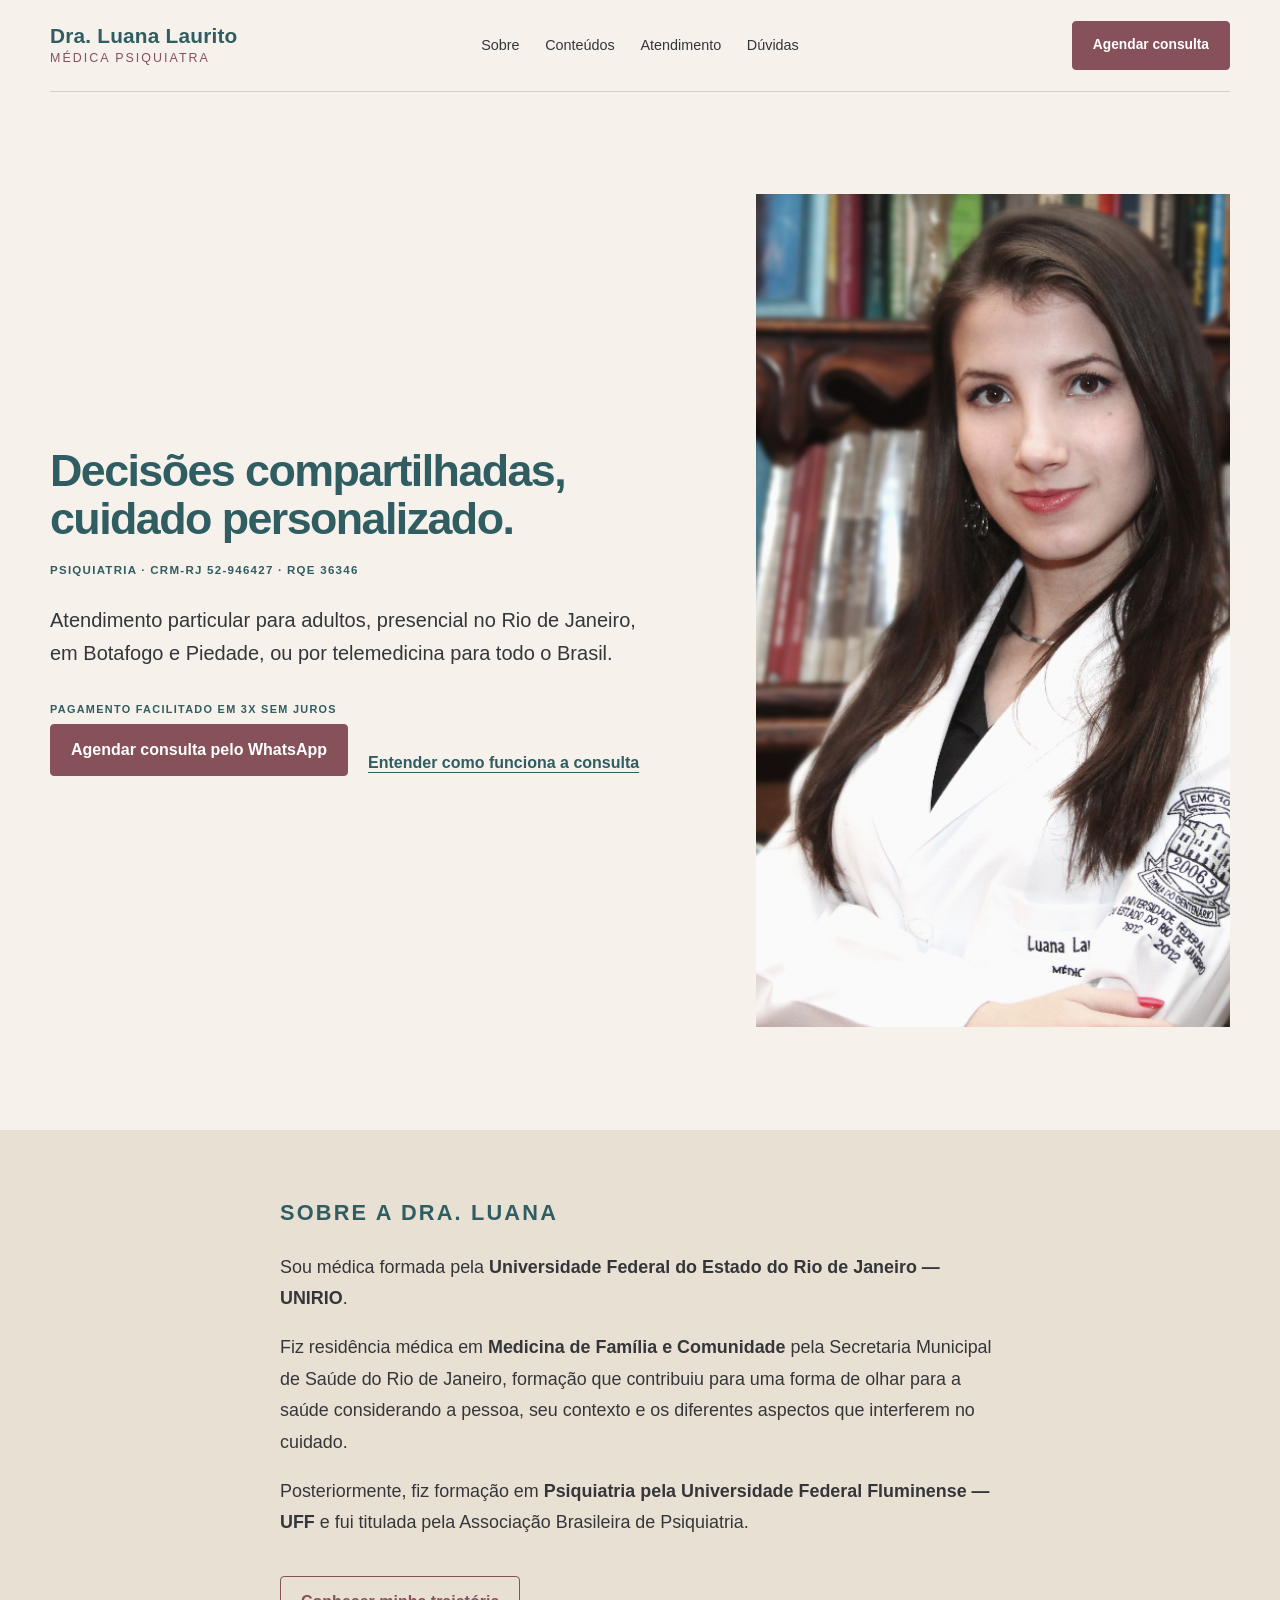
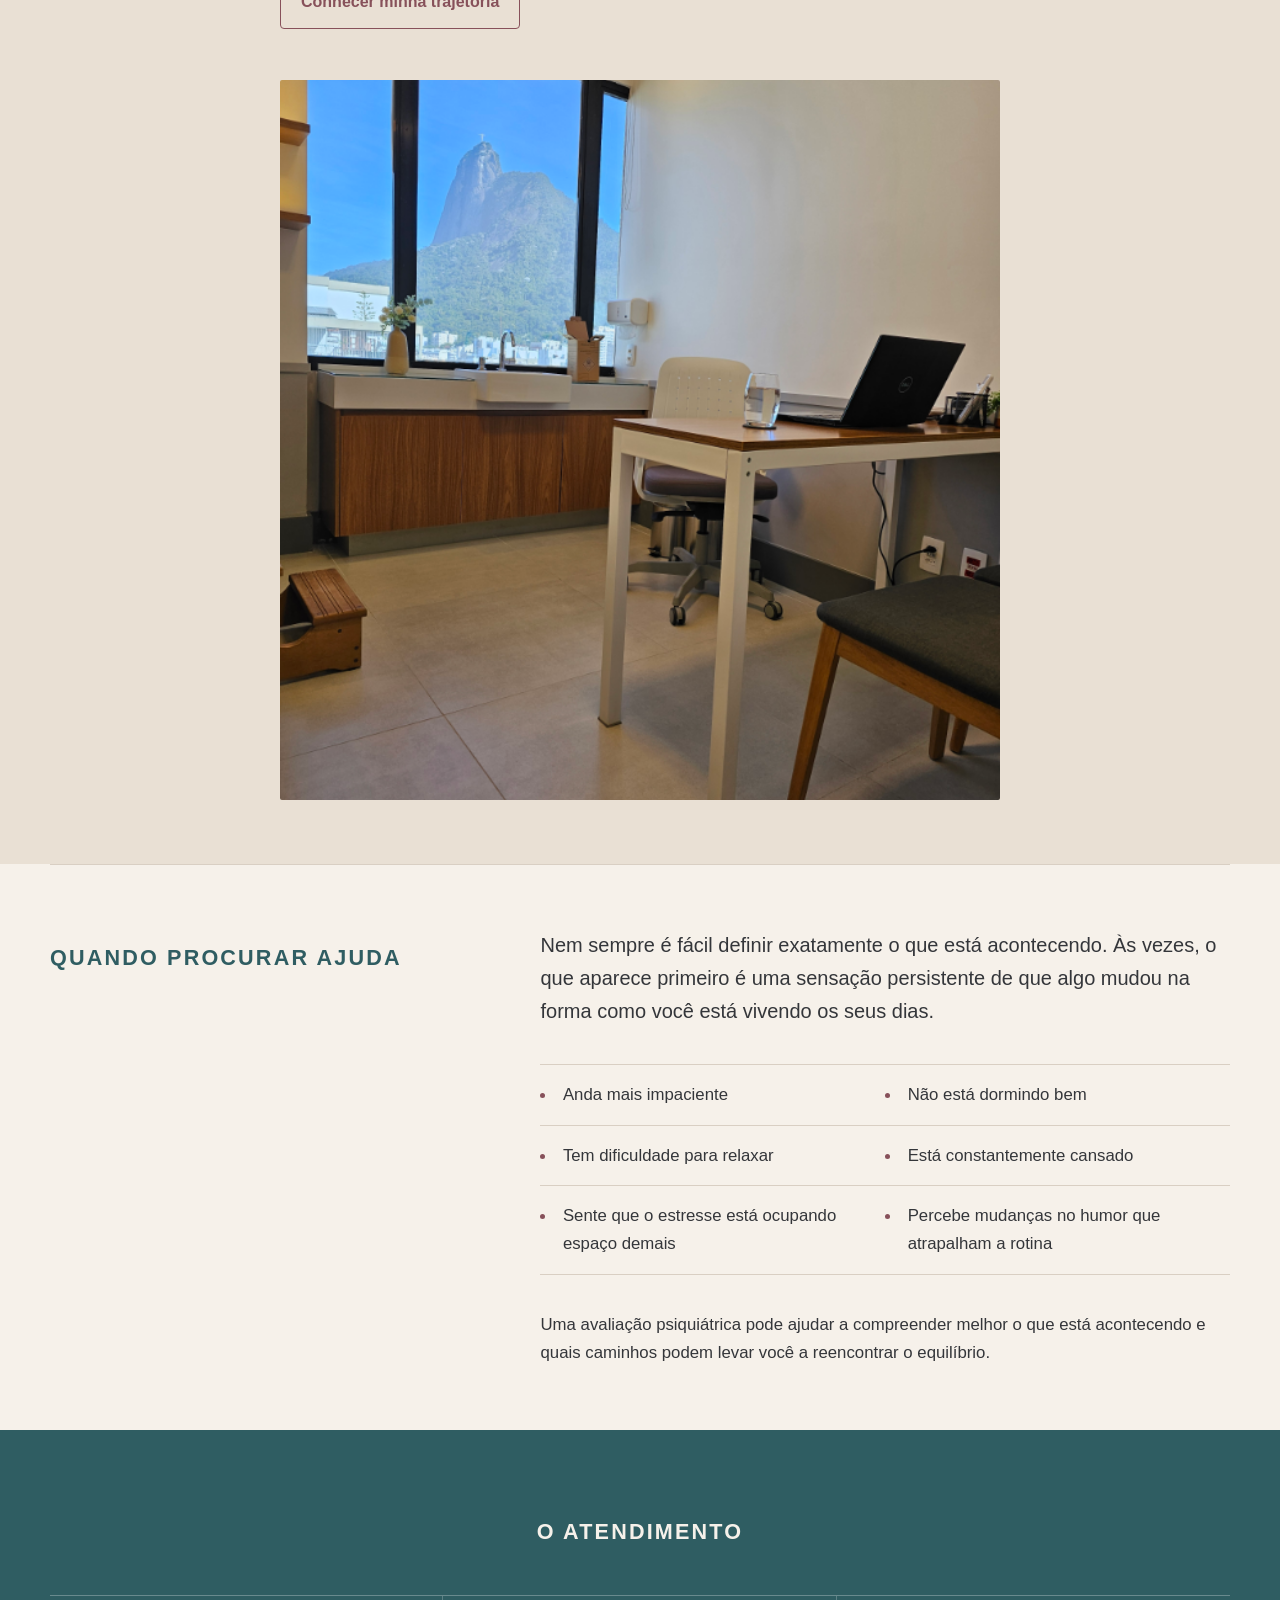
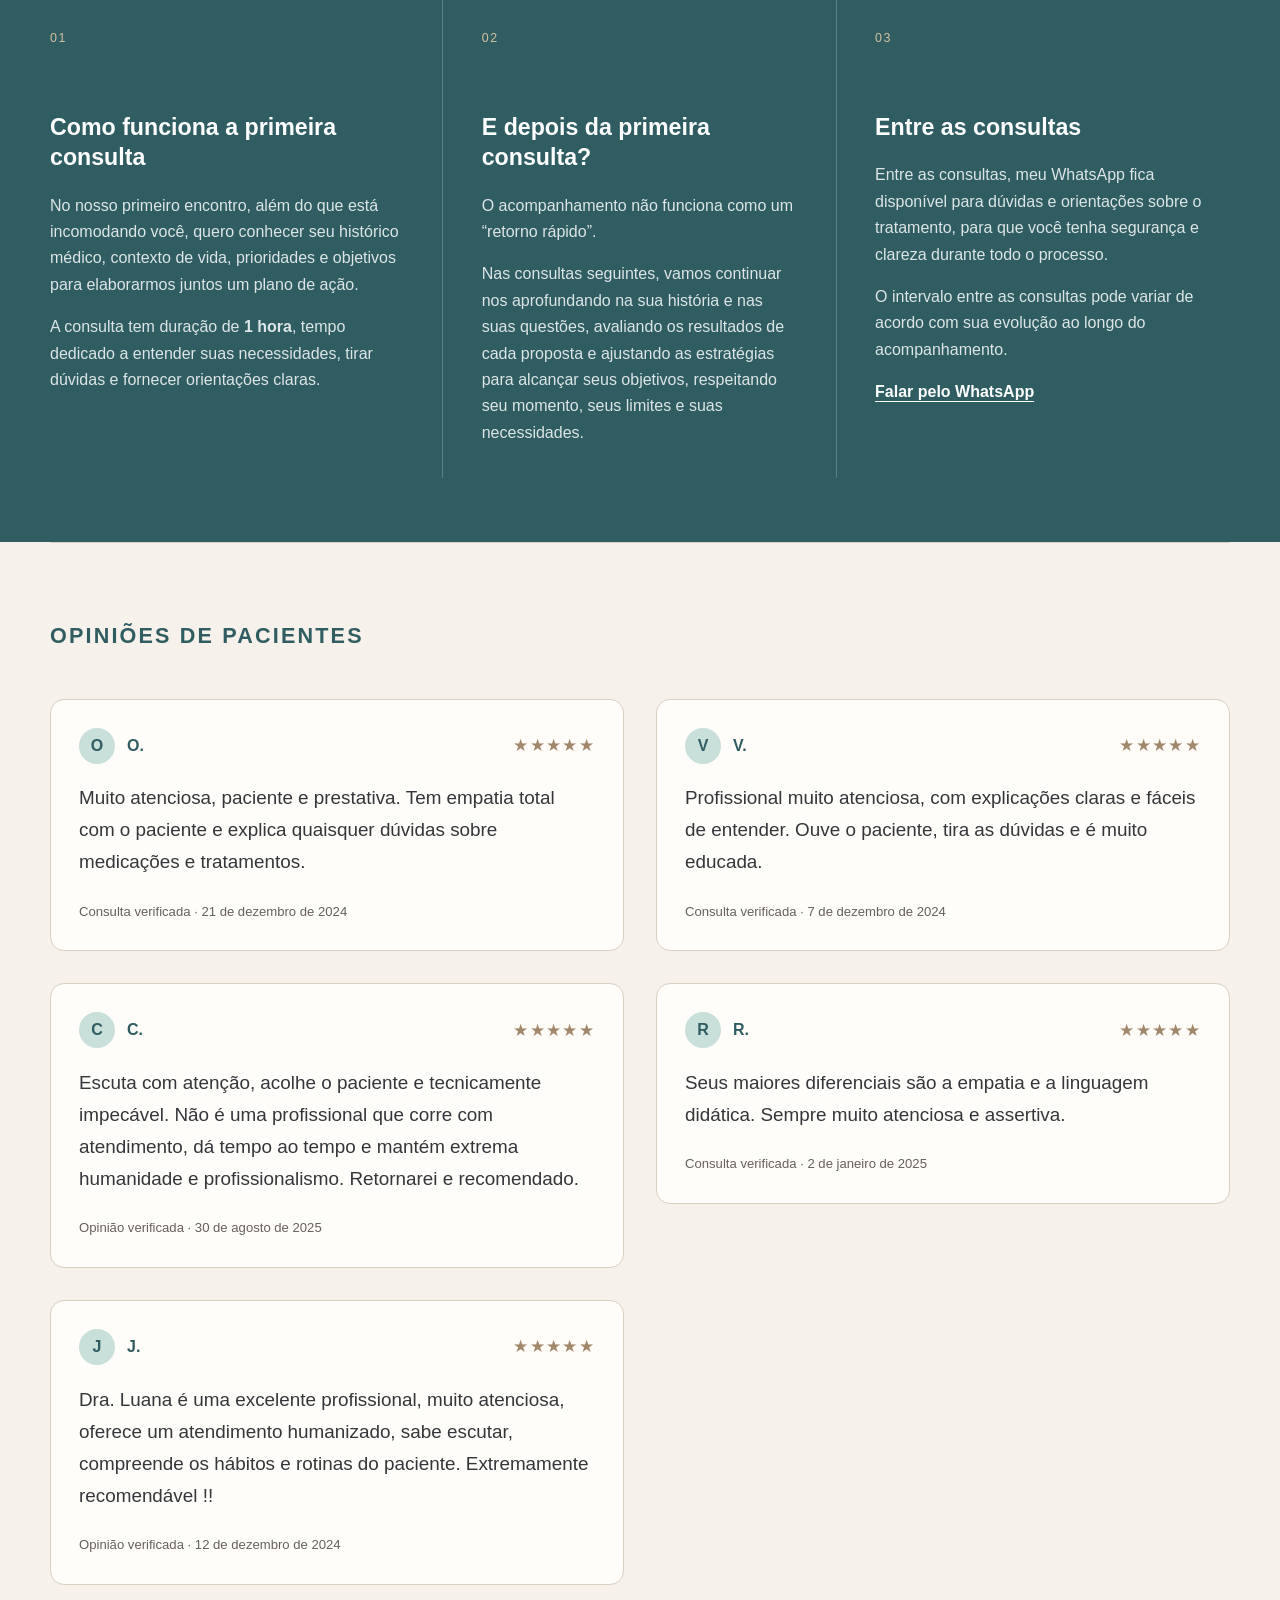
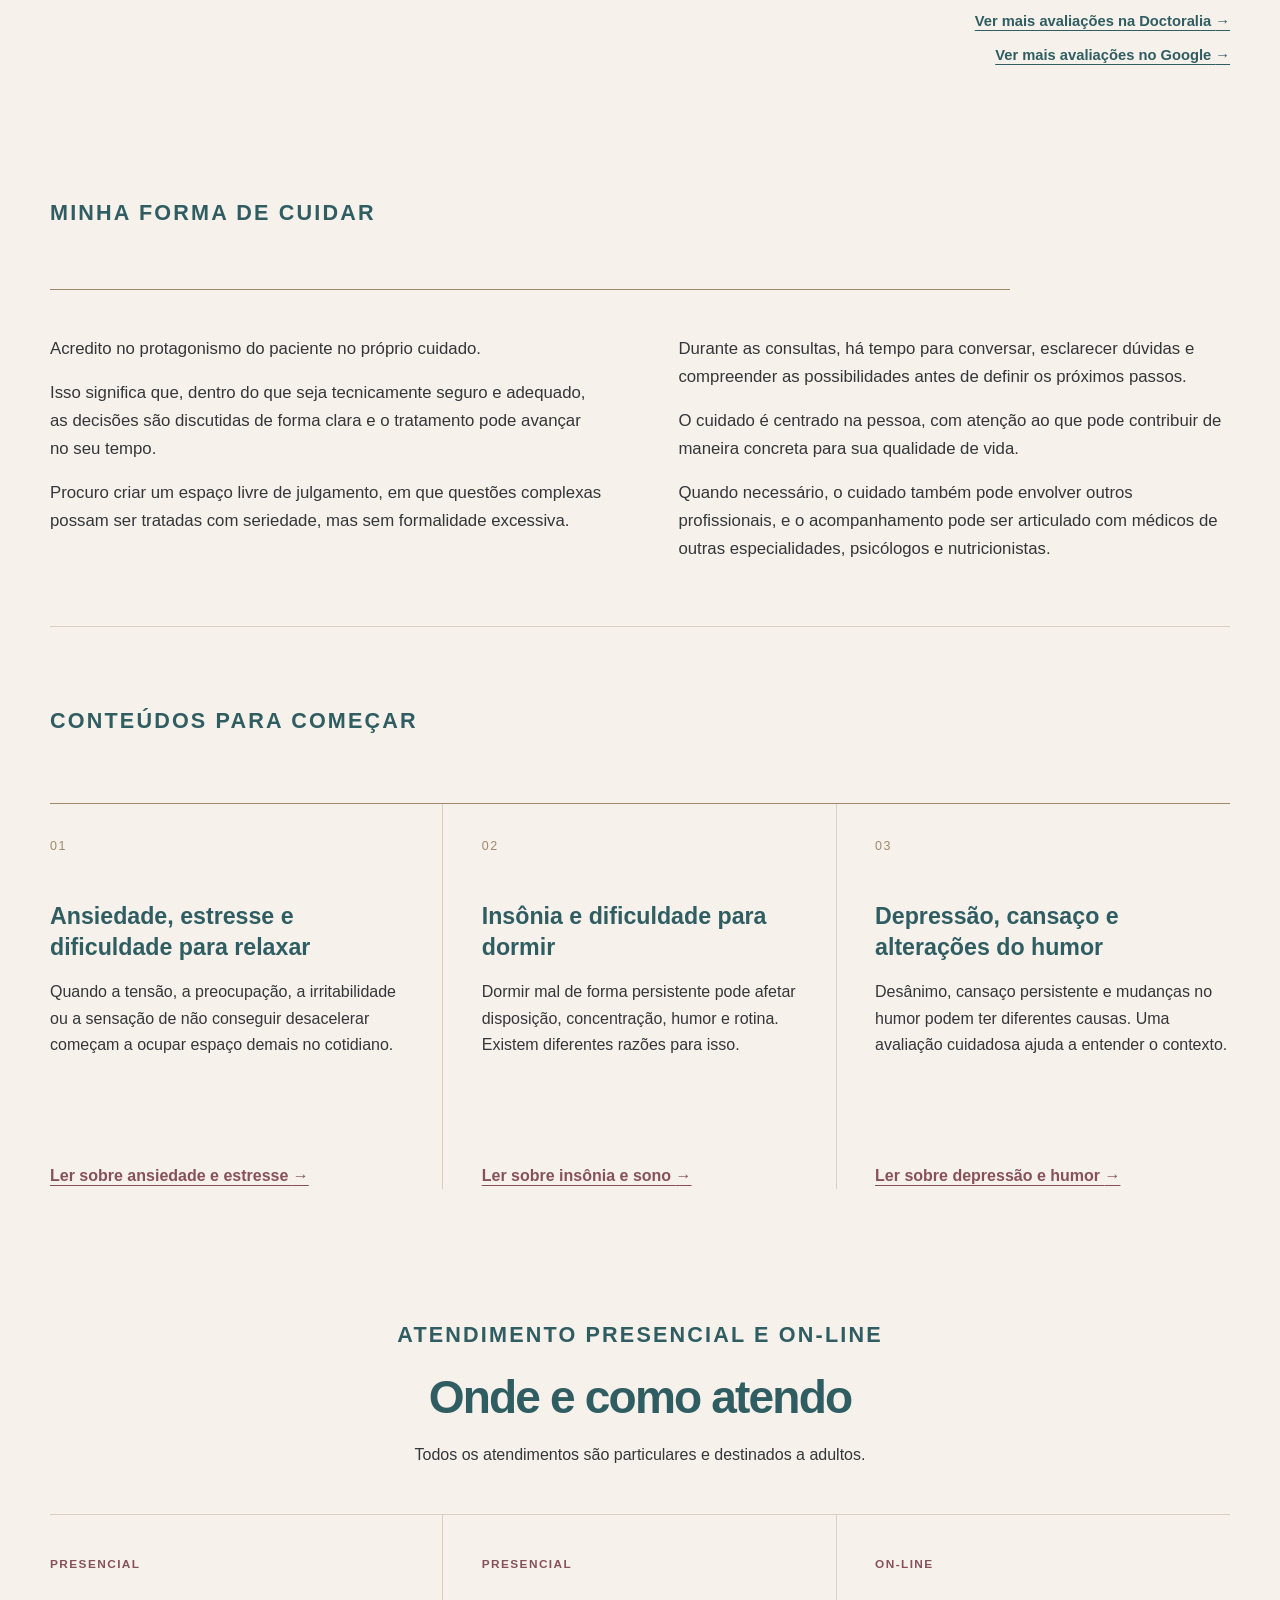
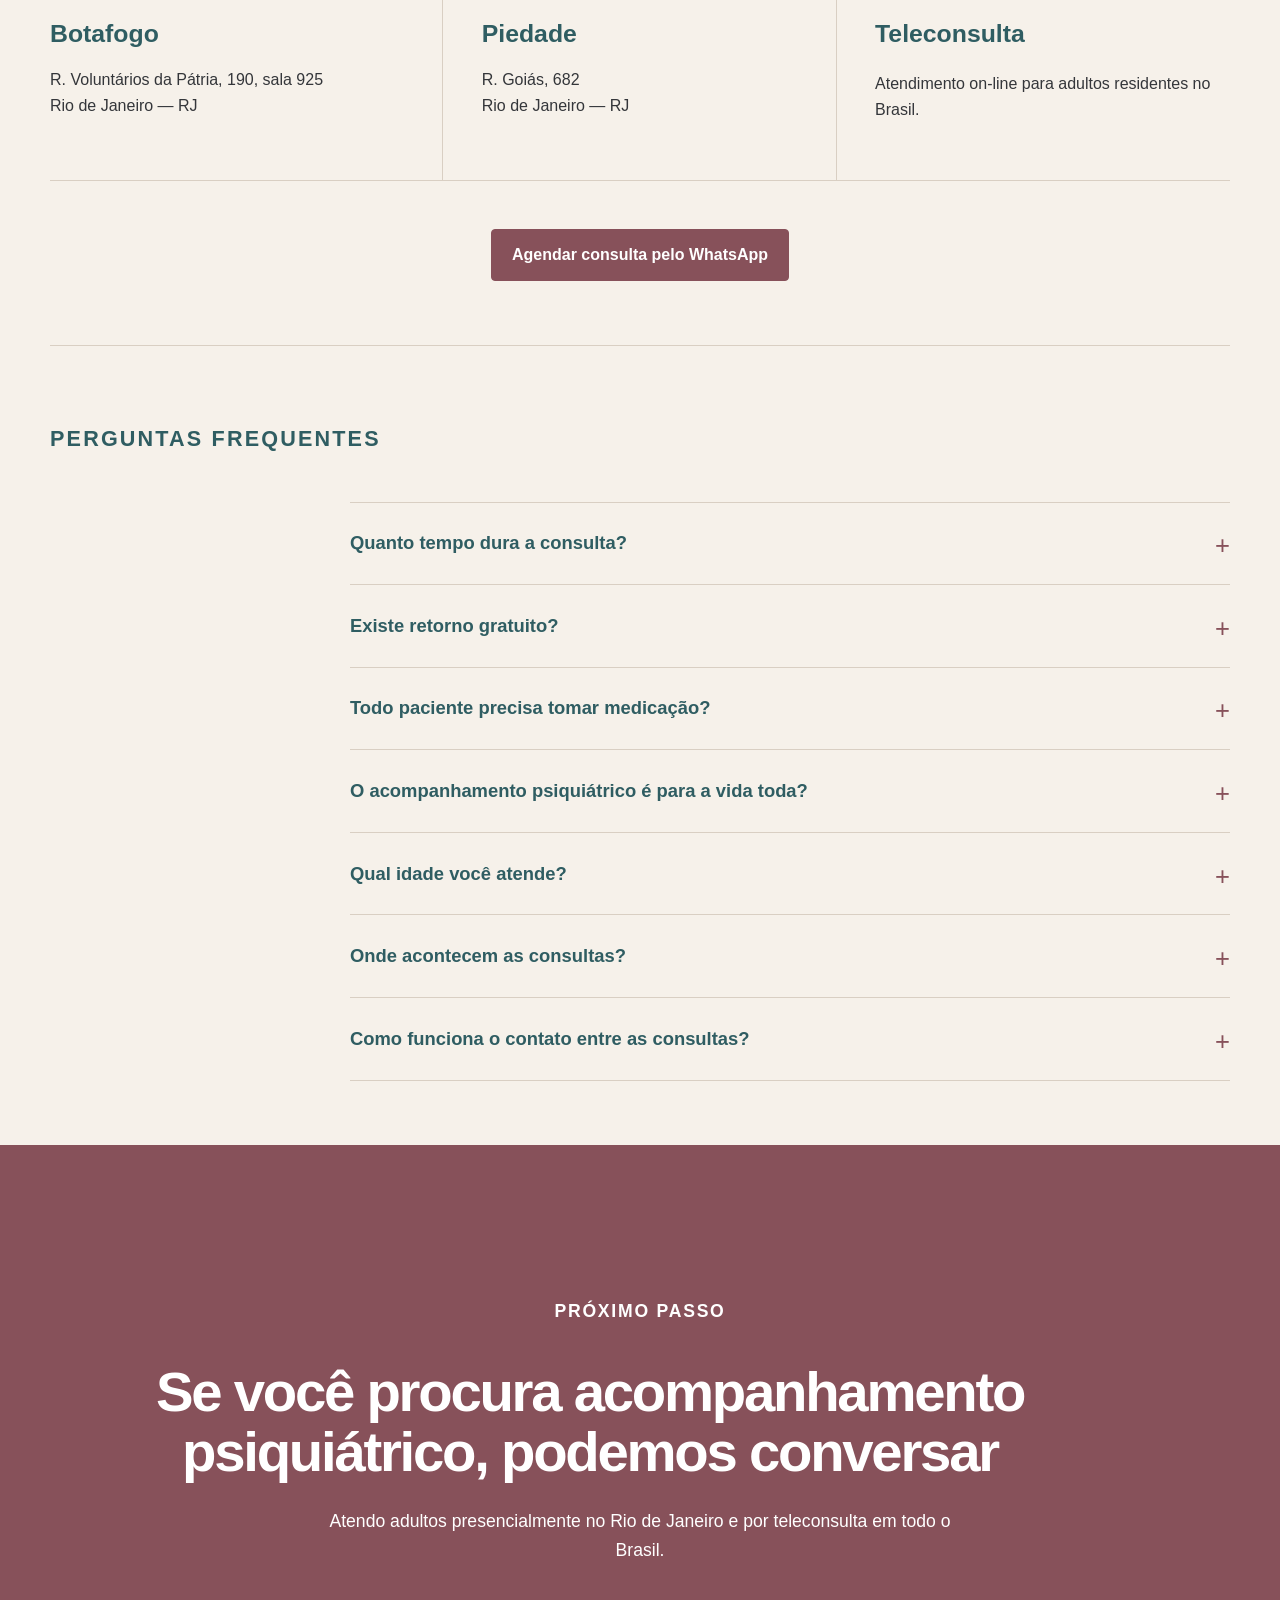
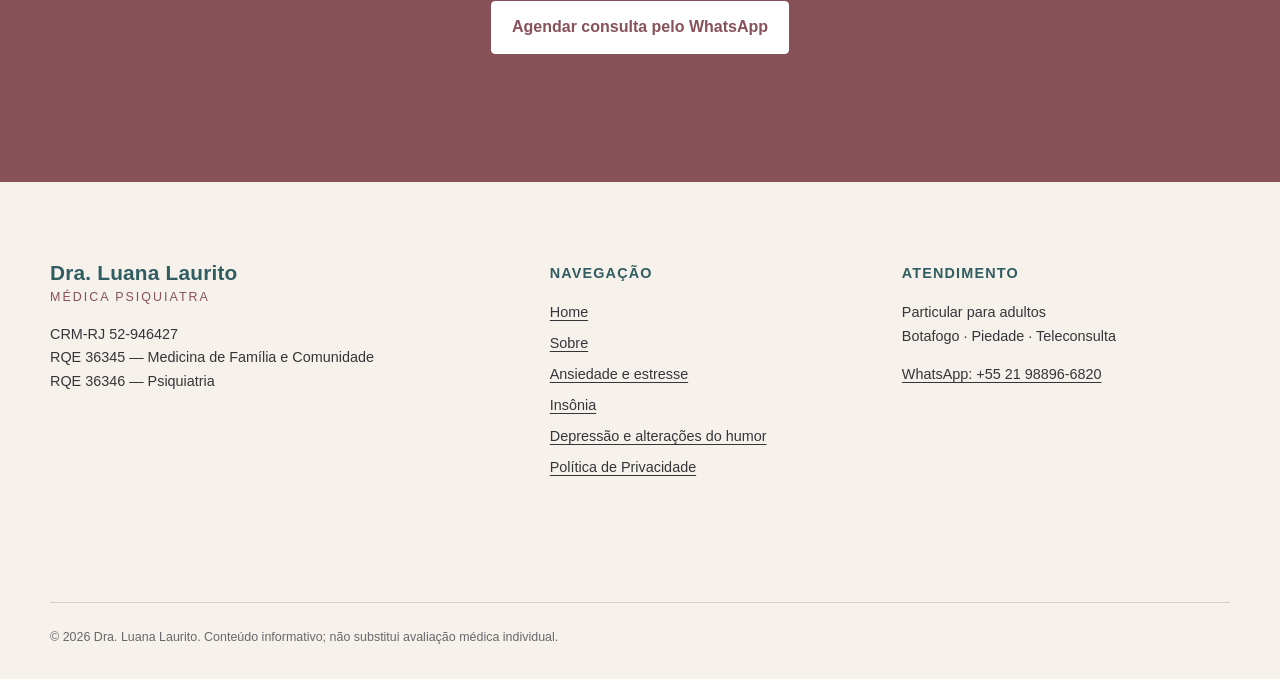
==== commit 19d1801e: "feat: refine home content and patient reviews" ====
--- a/index.html
+++ b/index.html
@@ -48,16 +48,19 @@
         ]
       }
     </script>
-    <!-- Google tag (gtag.js) -->
-    <script async src="https://www.googletagmanager.com/gtag/js?id=AW-18432093454"></script>
-    <script>
-      window.dataLayer = window.dataLayer || [];
-      function gtag(){dataLayer.push(arguments);}
-      gtag('js', new Date());
-      gtag('config', 'AW-18432093454');
-    </script>
+    <!-- Google Tag Manager -->
+    <script>(function(w,d,s,l,i){w[l]=w[l]||[];w[l].push({'gtm.start':
+    new Date().getTime(),event:'gtm.js'});var f=d.getElementsByTagName(s)[0],
+    j=d.createElement(s),dl=l!='dataLayer'?'&l='+l:'';j.async=true;j.src=
+    'https://www.googletagmanager.com/gtm.js?id='+i+dl;f.parentNode.insertBefore(j,f);
+    })(window,document,'script','dataLayer','GTM-TZX97SRK');</script>
+    <!-- End Google Tag Manager -->
   </head>
   <body>
+    <!-- Google Tag Manager (noscript) -->
+    <noscript><iframe src="https://www.googletagmanager.com/ns.html?id=GTM-TZX97SRK"
+    height="0" width="0" style="display:none;visibility:hidden"></iframe></noscript>
+    <!-- End Google Tag Manager (noscript) -->
     <a class="skip-link" href="#conteudo">Pular para o conteúdo</a>
     <header class="site-header">
       <a class="brand" href="index.html" aria-label="Dra. Luana Laurito — página inicial">
@@ -82,14 +85,30 @@
         <div class="hero-copy">
           <h1>Decisões compartilhadas, cuidado personalizado.</h1>
           <p class="eyebrow">Psiquiatria · CRM-RJ 52-946427 · RQE 36346</p>
-          <p class="hero-lead">Atendimento psiquiátrico de adultos, presencialmente no Rio de Janeiro, em Botafogo e Piedade, e por teleconsulta para todo o Brasil.</p>
+          <p class="hero-lead">Atendimento particular para adultos, presencial no Rio de Janeiro, em Botafogo e Piedade, ou por telemedicina para todo o Brasil.</p>
           <div class="hero-actions">
-            <a class="button" href="https://wa.me/5521988966820?text=Ol%C3%A1%2C%20vim%20pelo%20site%20e%20gostaria%20de%20agendar%20uma%20consulta%20com%20a%20Dra.%20Luana%20Laurito." target="_blank" rel="noopener noreferrer">Agendar consulta pelo WhatsApp</a>
+            <div class="hero-primary-action">
+              <p class="payment-note">Pagamento facilitado em 3x sem juros</p>
+              <a class="button" href="https://wa.me/5521988966820?text=Ol%C3%A1%2C%20vim%20pelo%20site%20e%20gostaria%20de%20agendar%20uma%20consulta%20com%20a%20Dra.%20Luana%20Laurito." target="_blank" rel="noopener noreferrer">Agendar consulta pelo WhatsApp</a>
+            </div>
             <a class="text-link" href="#como-funciona">Entender como funciona a consulta</a>
           </div>
         </div>
         <div class="hero-portrait">
           <img src="assets/images/dra-luana-laurito.png" alt="Dra. Luana Laurito" width="950" height="833">
+        </div>
+      </section>
+
+      <section class="section about-preview" aria-label="Sobre a Dra. Luana">
+        <div class="about-copy">
+          <p class="eyebrow">Sobre a Dra. Luana</p>
+          <p>Sou médica formada pela <strong>Universidade Federal do Estado do Rio de Janeiro — UNIRIO</strong>.</p>
+          <p>Fiz residência médica em <strong>Medicina de Família e Comunidade</strong> pela Secretaria Municipal de Saúde do Rio de Janeiro, formação que contribuiu para uma forma de olhar para a saúde considerando a pessoa, seu contexto e os diferentes aspectos que interferem no cuidado.</p>
+          <p>Posteriormente, fiz formação em <strong>Psiquiatria pela Universidade Federal Fluminense — UFF</strong> e fui titulada pela Associação Brasileira de Psiquiatria.</p>
+          <a class="button button-secondary" href="sobre.html">Conhecer minha trajetória</a>
+        </div>
+        <div class="office-image">
+          <img src="assets/images/consultorio-botafogo.png" alt="Consultório da Dra. Luana Laurito em Botafogo, com vista para o Cristo Redentor" width="585" height="781" loading="lazy">
         </div>
       </section>
 
@@ -138,6 +157,83 @@
         </div>
       </section>
 
+      <section class="section testimonials-section" aria-label="Opiniões de pacientes">
+        <div class="section-heading">
+          <p class="eyebrow">Opiniões de pacientes</p>
+        </div>
+        <div class="testimonials-grid">
+          <article class="testimonial-card">
+            <div class="testimonial-header">
+              <div class="testimonial-author">
+                <span class="testimonial-avatar" aria-hidden="true">O</span>
+                <strong>O.</strong>
+              </div>
+              <span class="testimonial-stars" aria-label="5 de 5 estrelas">★★★★★</span>
+            </div>
+            <blockquote>
+              <p>Muito atenciosa, paciente e prestativa. Tem empatia total com o paciente e explica quaisquer dúvidas sobre medicações e tratamentos.</p>
+            </blockquote>
+            <p class="testimonial-meta">Consulta verificada · 21 de dezembro de 2024</p>
+          </article>
+          <article class="testimonial-card">
+            <div class="testimonial-header">
+              <div class="testimonial-author">
+                <span class="testimonial-avatar" aria-hidden="true">V</span>
+                <strong>V.</strong>
+              </div>
+              <span class="testimonial-stars" aria-label="5 de 5 estrelas">★★★★★</span>
+            </div>
+            <blockquote>
+              <p>Profissional muito atenciosa, com explicações claras e fáceis de entender. Ouve o paciente, tira as dúvidas e é muito educada.</p>
+            </blockquote>
+            <p class="testimonial-meta">Consulta verificada · 7 de dezembro de 2024</p>
+          </article>
+          <article class="testimonial-card">
+            <div class="testimonial-header">
+              <div class="testimonial-author">
+                <span class="testimonial-avatar" aria-hidden="true">C</span>
+                <strong>C.</strong>
+              </div>
+              <span class="testimonial-stars" aria-label="5 de 5 estrelas">★★★★★</span>
+            </div>
+            <blockquote>
+              <p>Escuta com atenção, acolhe o paciente e tecnicamente impecável. Não é uma profissional que corre com atendimento, dá tempo ao tempo e mantém extrema humanidade e profissionalismo. Retornarei e recomendado.</p>
+            </blockquote>
+            <p class="testimonial-meta">Opinião verificada · 30 de agosto de 2025</p>
+          </article>
+          <article class="testimonial-card">
+            <div class="testimonial-header">
+              <div class="testimonial-author">
+                <span class="testimonial-avatar" aria-hidden="true">R</span>
+                <strong>R.</strong>
+              </div>
+              <span class="testimonial-stars" aria-label="5 de 5 estrelas">★★★★★</span>
+            </div>
+            <blockquote>
+              <p>Seus maiores diferenciais são a empatia e a linguagem didática. Sempre muito atenciosa e assertiva.</p>
+            </blockquote>
+            <p class="testimonial-meta">Consulta verificada · 2 de janeiro de 2025</p>
+          </article>
+          <article class="testimonial-card">
+            <div class="testimonial-header">
+              <div class="testimonial-author">
+                <span class="testimonial-avatar" aria-hidden="true">J</span>
+                <strong>J.</strong>
+              </div>
+              <span class="testimonial-stars" aria-label="5 de 5 estrelas">★★★★★</span>
+            </div>
+            <blockquote>
+              <p>Dra. Luana é uma excelente profissional, muito atenciosa, oferece um atendimento humanizado, sabe escutar, compreende os hábitos e rotinas do paciente. Extremamente recomendável !!</p>
+            </blockquote>
+            <p class="testimonial-meta">Opinião verificada · 12 de dezembro de 2024</p>
+          </article>
+        </div>
+        <div class="testimonials-more">
+          <a class="text-link" href="https://www.doctoralia.com.br/luana-laurito/psiquiatra/rio-de-janeiro" target="_blank" rel="noopener noreferrer">Ver mais avaliações na Doctoralia <span aria-hidden="true">→</span></a>
+          <a class="text-link" href="https://share.google/Zbl5nYH9Uchkx6Apj" target="_blank" rel="noopener noreferrer">Ver mais avaliações no Google <span aria-hidden="true">→</span></a>
+        </div>
+      </section>
+
       <section class="section care-section" aria-label="Minha forma de cuidar">
         <div class="care-statement">
           <p class="eyebrow">Minha forma de cuidar</p>
@@ -179,56 +275,6 @@
             <p>Desânimo, cansaço persistente e mudanças no humor podem ter diferentes causas. Uma avaliação cuidadosa ajuda a entender o contexto.</p>
             <a href="depressao-humor.html">Ler sobre depressão e humor <span aria-hidden="true">→</span></a>
           </article>
-        </div>
-      </section>
-
-      <section class="section about-preview" aria-label="Sobre a Dra. Luana">
-        <div class="office-image">
-          <img src="assets/images/consultorio-botafogo.png" alt="Consultório da Dra. Luana Laurito em Botafogo, com vista para o Cristo Redentor" width="585" height="781" loading="lazy">
-        </div>
-        <div class="about-copy">
-          <p class="eyebrow">Sobre a Dra. Luana</p>
-          <p>Sou médica formada pela <strong>Universidade Federal do Estado do Rio de Janeiro — UNIRIO</strong>.</p>
-          <p>Fiz residência médica em <strong>Medicina de Família e Comunidade</strong> pela Secretaria Municipal de Saúde do Rio de Janeiro, formação que contribuiu para uma forma de olhar para a saúde considerando a pessoa, seu contexto e os diferentes aspectos que interferem no cuidado.</p>
-          <p>Posteriormente, fiz formação em <strong>Psiquiatria pela Universidade Federal Fluminense — UFF</strong> e fui titulada pela Associação Brasileira de Psiquiatria.</p>
-          <a class="button button-secondary" href="sobre.html">Conhecer minha trajetória</a>
-        </div>
-      </section>
-
-      <section class="section testimonials-section" aria-label="Opiniões de pacientes">
-        <div class="section-heading">
-          <p class="eyebrow">Opiniões de pacientes</p>
-        </div>
-        <div class="testimonials-grid">
-          <article class="testimonial-card">
-            <div class="testimonial-header">
-              <div class="testimonial-author">
-                <span class="testimonial-avatar" aria-hidden="true">O</span>
-                <strong>O.</strong>
-              </div>
-              <span class="testimonial-stars" aria-label="5 de 5 estrelas">★★★★★</span>
-            </div>
-            <blockquote>
-              <p>Muito atenciosa, paciente e prestativa. Tem empatia total com o paciente e explica quaisquer dúvidas sobre medicações e tratamentos.</p>
-            </blockquote>
-            <p class="testimonial-meta">Consulta verificada · 21 de dezembro de 2024</p>
-          </article>
-          <article class="testimonial-card">
-            <div class="testimonial-header">
-              <div class="testimonial-author">
-                <span class="testimonial-avatar" aria-hidden="true">V</span>
-                <strong>V.</strong>
-              </div>
-              <span class="testimonial-stars" aria-label="5 de 5 estrelas">★★★★★</span>
-            </div>
-            <blockquote>
-              <p>Profissional muito atenciosa, com explicações claras e fáceis de entender. Ouve o paciente, tira as dúvidas e é muito educada.</p>
-            </blockquote>
-            <p class="testimonial-meta">Consulta verificada · 7 de dezembro de 2024</p>
-          </article>
-        </div>
-        <div class="testimonials-more">
-          <a class="text-link" href="https://www.doctoralia.com.br/luana-laurito/psiquiatra/rio-de-janeiro" target="_blank" rel="noopener noreferrer">Ver mais avaliações na Doctoralia <span aria-hidden="true">→</span></a>
         </div>
       </section>
 
--- a/assets/styles.css
+++ b/assets/styles.css
@@ -115,7 +115,19 @@
 }
 .hero-lead { max-width: 680px; margin: 1.5rem 0 0; font-size: clamp(1.05rem, 1.7vw, 1.25rem); }
 .notice { margin: 1rem 0 0; color: var(--mauve); font-weight: 800; }
-.hero-actions { display: flex; align-items: center; gap: 1.25rem; margin-top: 2rem; }
+.hero-actions { display: flex; align-items: flex-end; gap: 1.25rem; margin-top: 2rem; }
+.hero-primary-action { display: flex; flex-direction: column; align-items: flex-start; gap: 0.45rem; }
+.hero-primary-action .button { width: 100%; }
+.payment-note {
+  margin: 0;
+  color: var(--petrol);
+  font-size: 0.68rem;
+  font-weight: 800;
+  letter-spacing: 0.12em;
+  line-height: 1.35;
+  text-transform: uppercase;
+  white-space: nowrap;
+}
 .text-link { color: var(--petrol); font-weight: 700; text-underline-offset: 0.25rem; }
 .hero-portrait { margin: 0; }
 .hero-portrait img {
@@ -275,14 +287,15 @@
 .about-preview {
   width: 100%;
   max-width: none;
-  display: grid;
-  grid-template-columns: minmax(320px, 0.9fr) minmax(0, 1.1fr);
-  gap: clamp(2.5rem, 6vw, 5rem);
+  display: flex;
+  flex-direction: column;
+  gap: clamp(2rem, 4vw, 3.5rem);
   align-items: center;
   padding-right: max(1.25rem, calc((100vw - var(--max)) / 2));
   padding-left: max(1.25rem, calc((100vw - var(--max)) / 2));
   background: #e9e0d4;
 }
+.office-image { width: min(100%, 720px); }
 .office-image img {
   display: block;
   width: 100%;
@@ -290,7 +303,7 @@
   object-fit: cover;
   border-radius: 2px;
 }
-.about-copy { max-width: 720px; }
+.about-copy { width: min(100%, 720px); }
 .about-copy p { font-size: clamp(1.1rem, 1.4vw, 1.2rem); line-height: 1.75; }
 .about-copy .eyebrow { font-size: clamp(1.2rem, 1.7vw, 1.4rem); }
 .button-secondary { margin-top: 1.25rem; background: transparent; color: var(--mauve); }
@@ -302,12 +315,12 @@
   display: grid;
   grid-template-columns: repeat(2, minmax(0, 1fr));
   gap: clamp(1.25rem, 3vw, 2rem);
+  align-items: start;
 }
 .testimonial-card {
   display: flex;
-  min-height: 310px;
   flex-direction: column;
-  padding: clamp(1.5rem, 3vw, 2.25rem);
+  padding: clamp(1.25rem, 2.3vw, 1.75rem);
   border: 1px solid var(--line);
   border-radius: 14px;
   background: #fffdfa;
@@ -330,10 +343,17 @@
   font-weight: 800;
 }
 .testimonial-stars { color: var(--brass); font-size: 1.05rem; letter-spacing: 0.08em; white-space: nowrap; }
-.testimonial-card blockquote { margin: 1.75rem 0 1.5rem; }
+.testimonial-card blockquote { margin: 1.15rem 0 0.9rem; }
 .testimonial-card blockquote p { margin: 0; font-size: clamp(1.05rem, 1.5vw, 1.18rem); line-height: 1.7; }
-.testimonial-meta { margin: auto 0 0; color: #675f59; font-size: 0.82rem; }
-.testimonials-more { margin-top: 1.5rem; text-align: right; }
+.testimonial-meta { margin: 0.5rem 0 0; color: #675f59; font-size: 0.82rem; }
+.testimonials-more {
+  margin-top: 1.5rem;
+  display: flex;
+  flex-direction: column;
+  align-items: flex-end;
+  gap: 0.6rem;
+  text-align: right;
+}
 .testimonials-more .text-link { font-size: 0.92rem; }
 
 .locations-grid {
@@ -539,7 +559,7 @@
   .hero { grid-template-columns: 1fr; min-height: auto; gap: 2.5rem; padding-top: 3.5rem; }
   h1 { font-size: clamp(2.65rem, 12vw, 4.5rem); }
   .hero h1 { font-size: clamp(2.15rem, 9vw, 3.25rem); }
-  .intro-band, .about-preview, .about-hero, .about-page-grid { grid-template-columns: 1fr; }
+  .intro-band, .about-hero, .about-page-grid { grid-template-columns: 1fr; }
   .process-grid, .content-grid, .testimonials-grid, .locations-grid { grid-template-columns: 1fr; }
   .process-grid article, .content-card, .locations-grid article {
     min-height: auto;
@@ -562,6 +582,8 @@
   .header-cta { display: none; }
   .hero { width: min(100% - 1.5rem, var(--max)); padding-top: 2.75rem; }
   .hero-actions { align-items: stretch; flex-direction: column; }
+  .hero-primary-action { align-items: stretch; }
+  .payment-note { text-align: center; white-space: normal; }
   .button { width: 100%; }
   .text-link { text-align: center; }
   .section, .inner-hero, .article-layout, .about-hero, .about-page-grid, .legal-page, .site-footer, .error-page {
